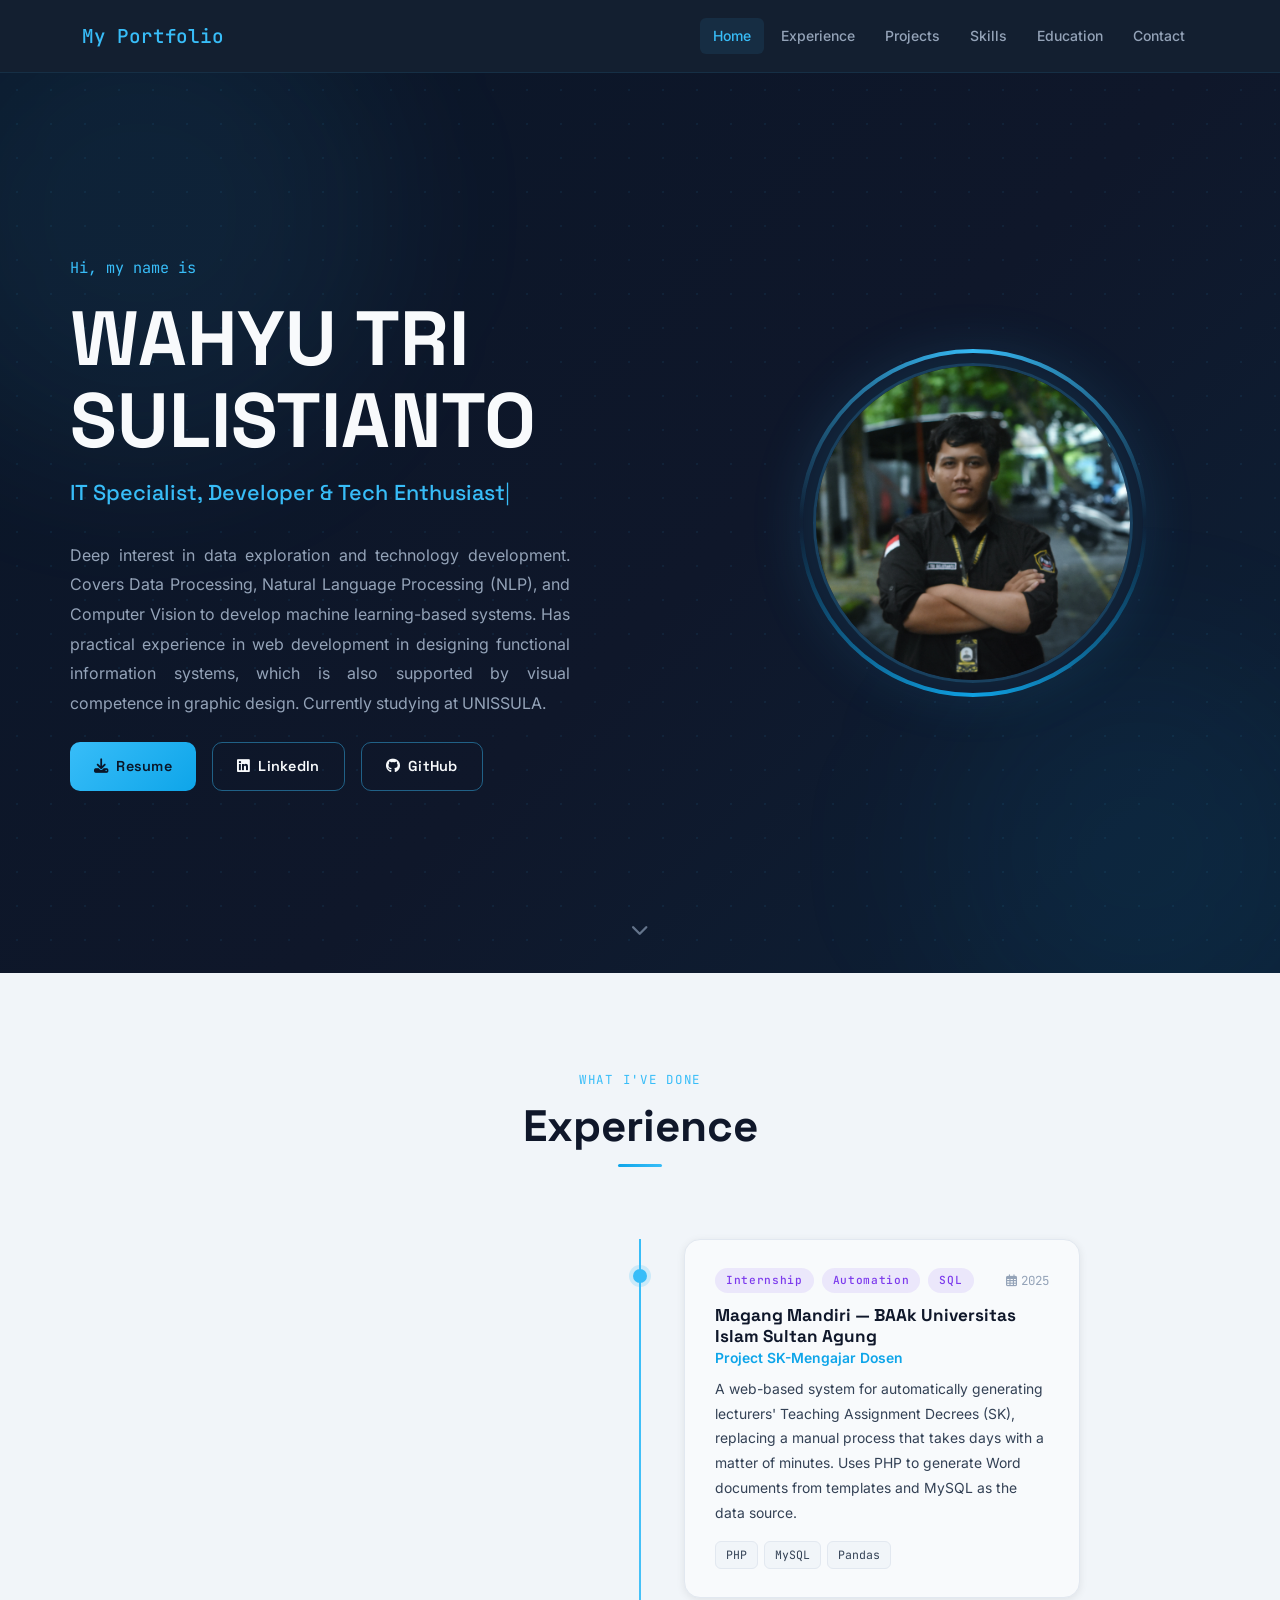
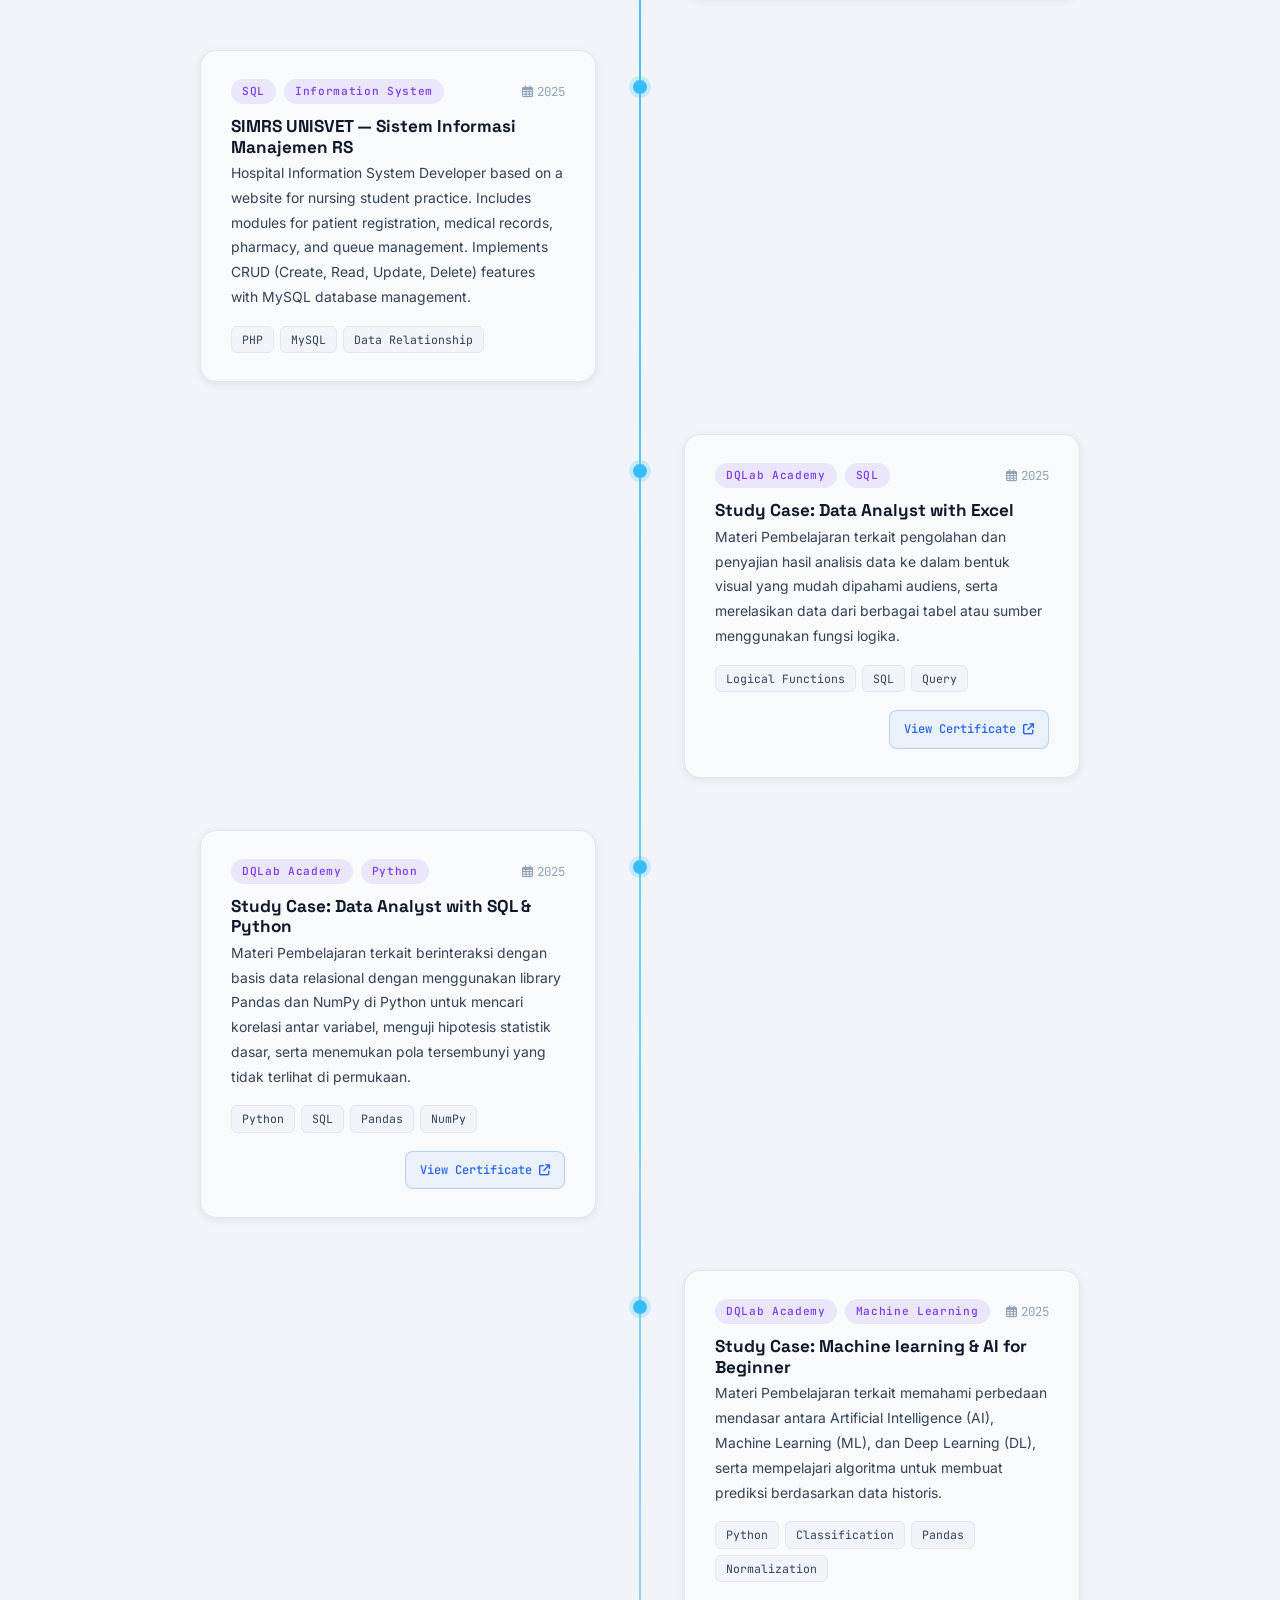
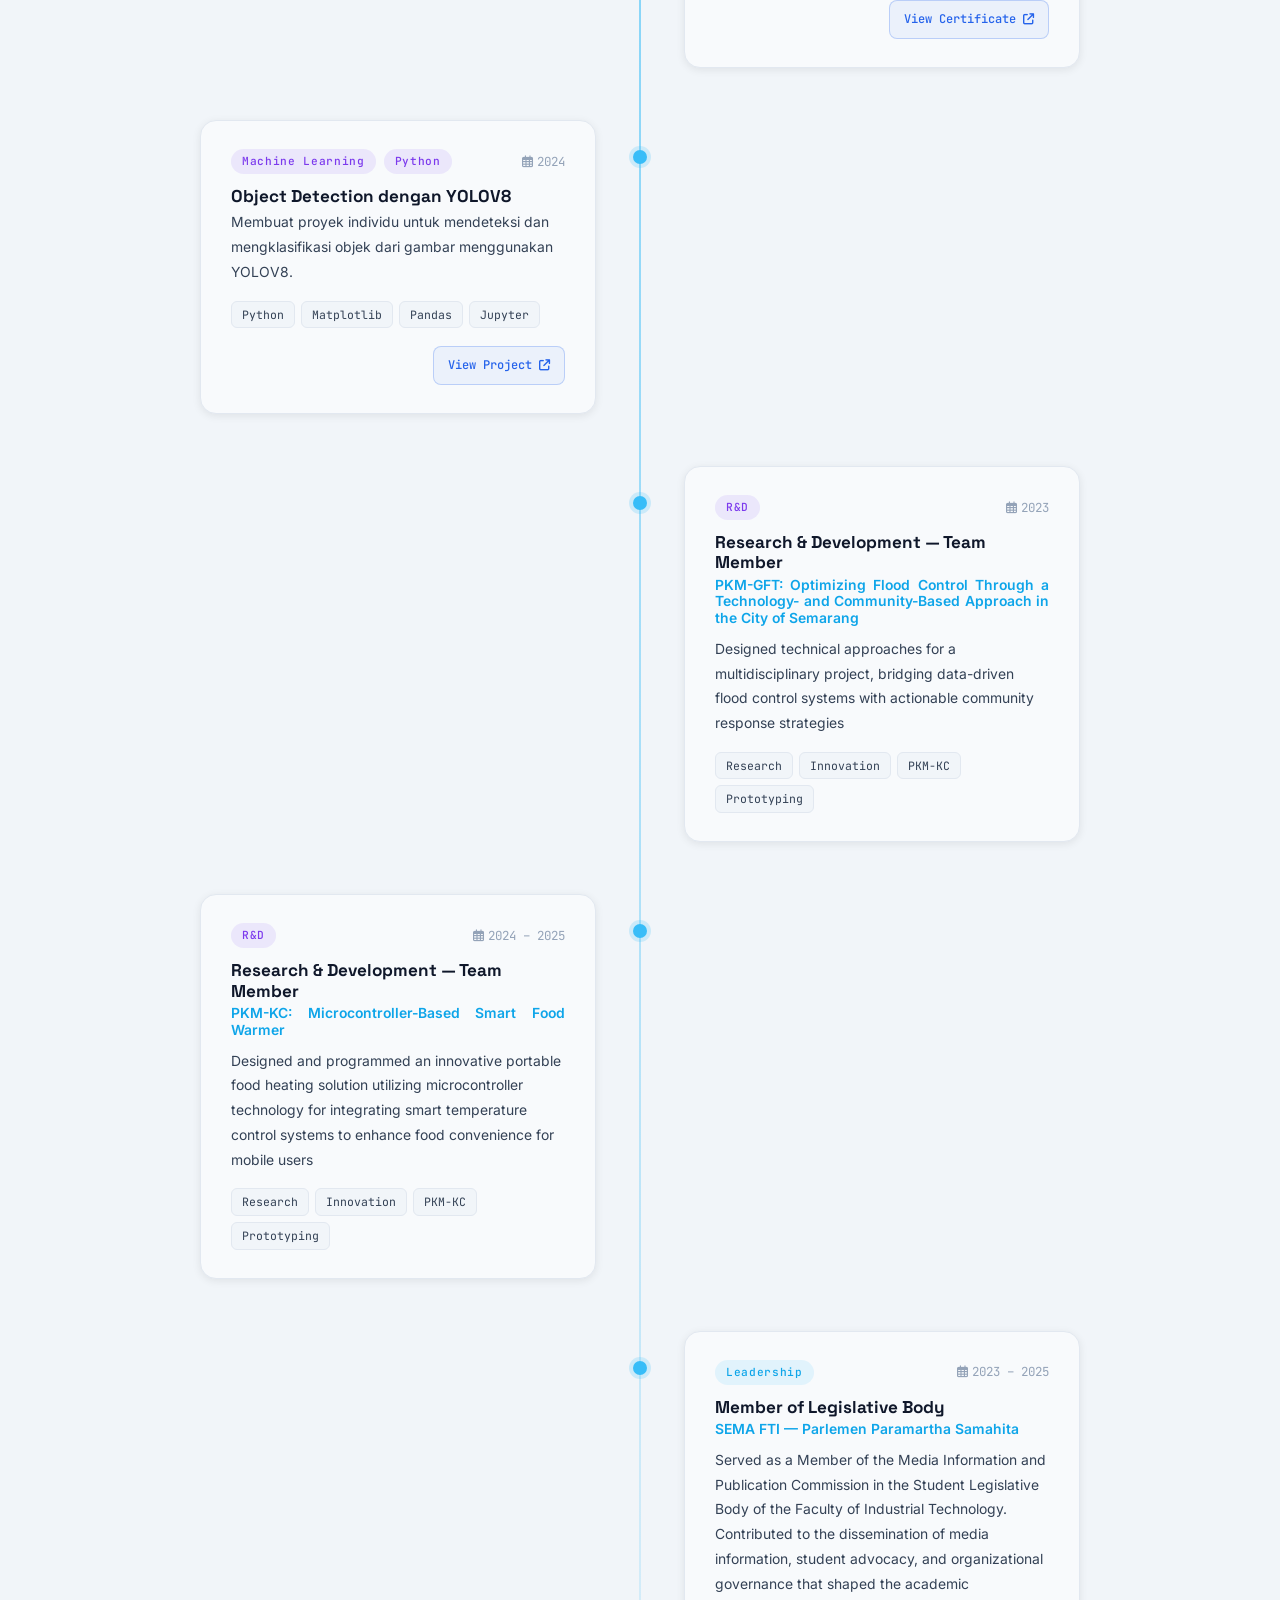
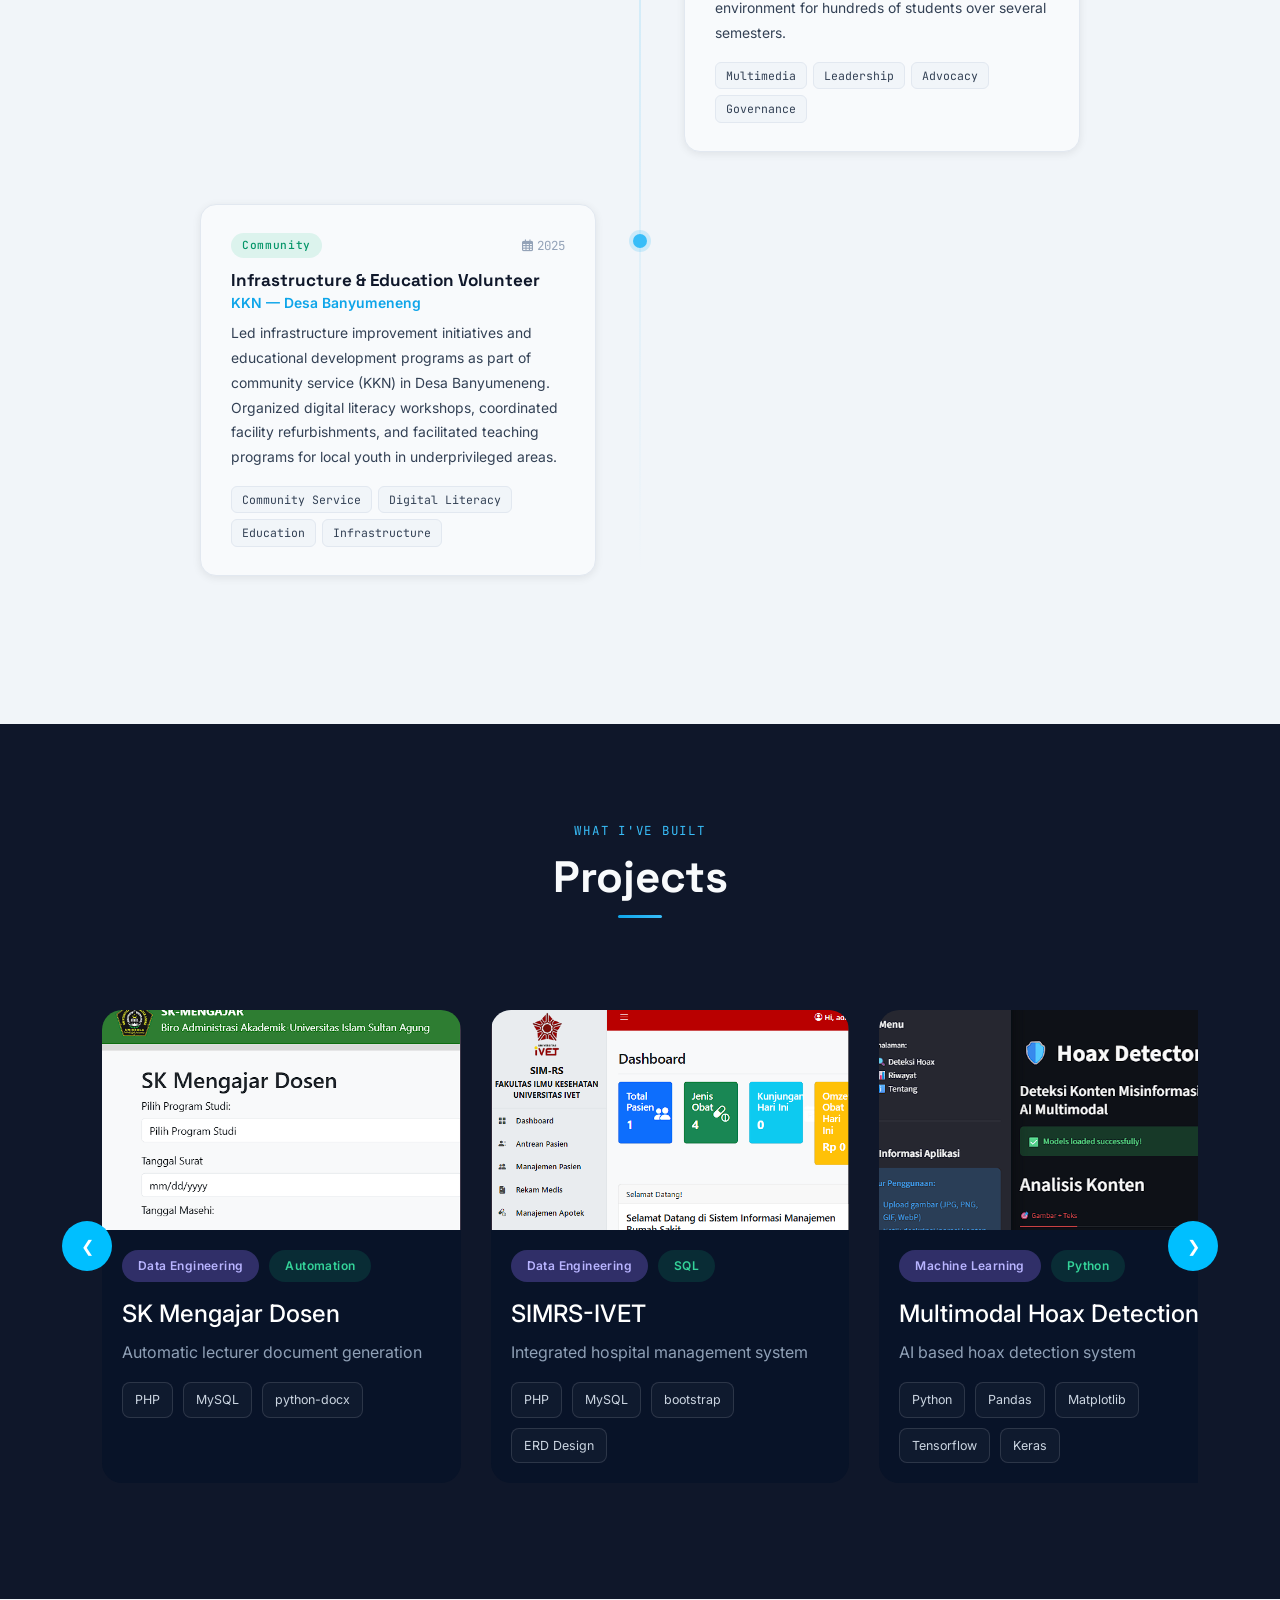
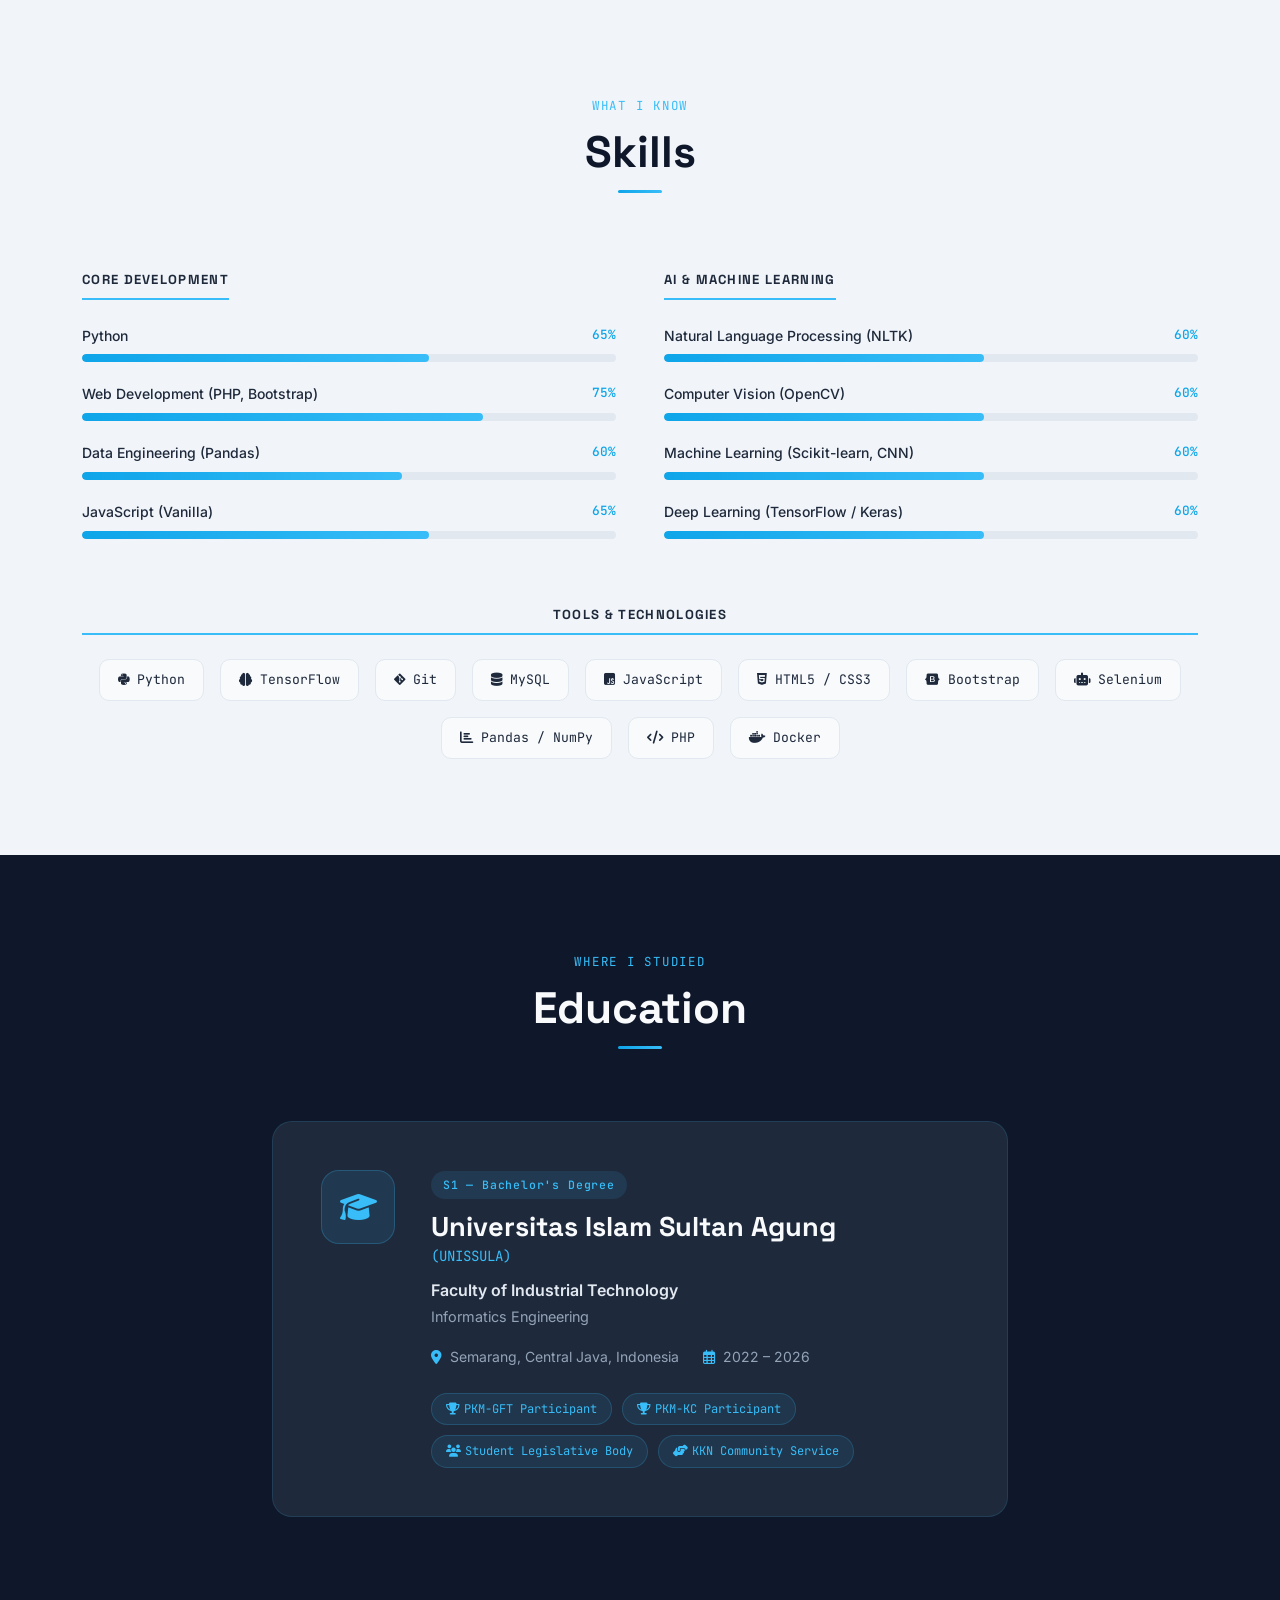
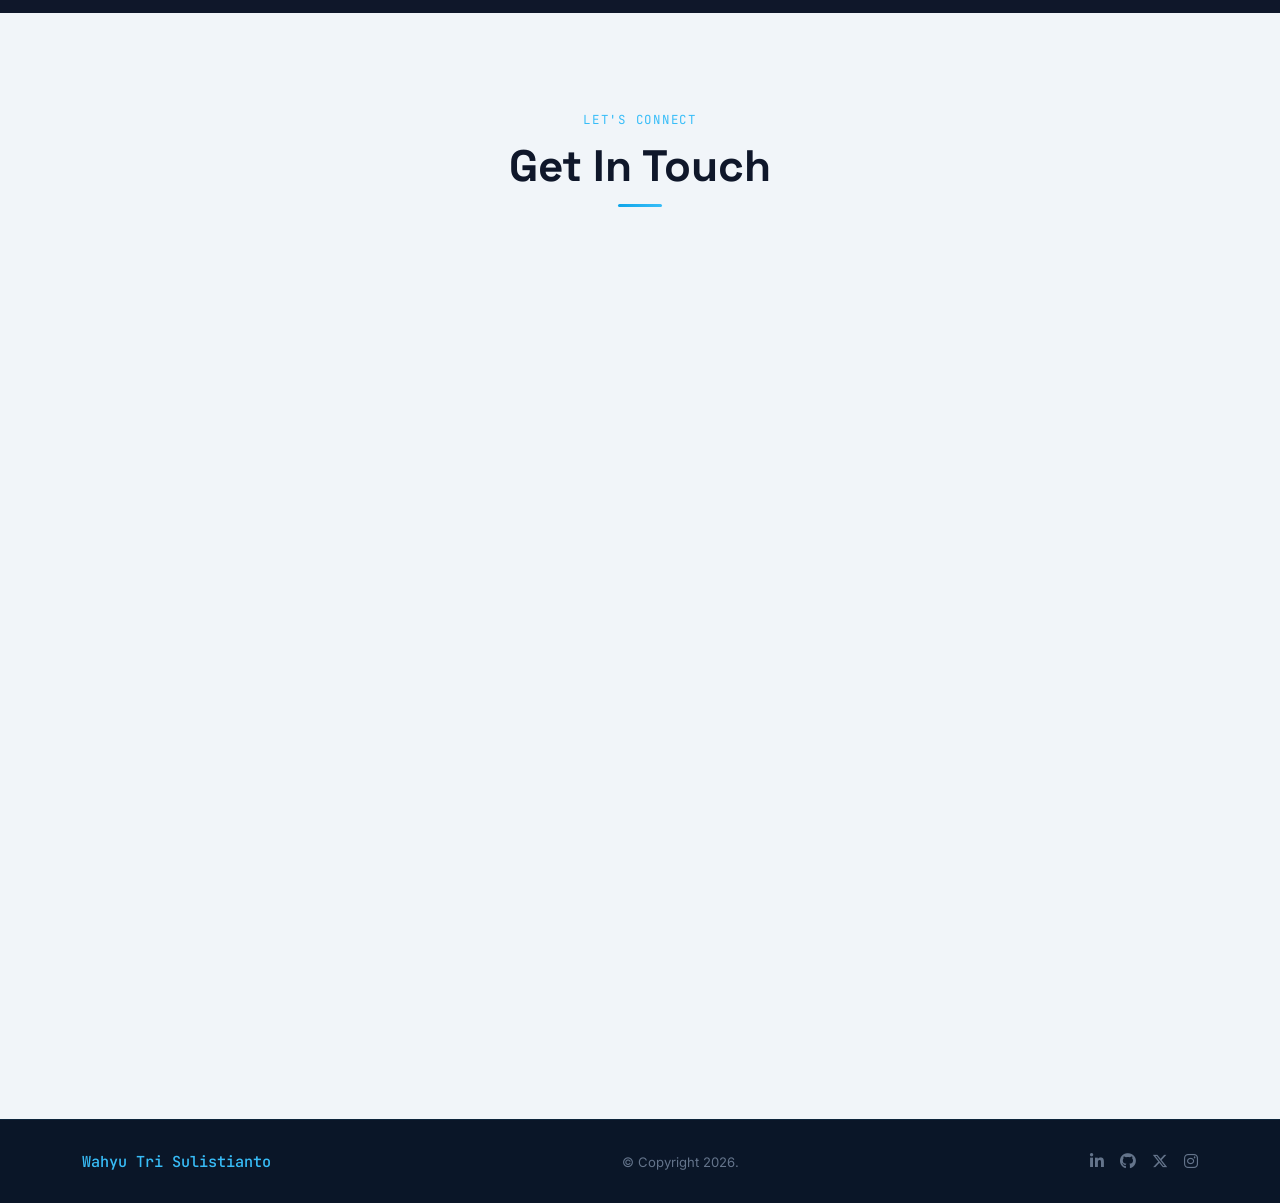
==== index.html @ 3494efbe "Perubahan di Education" ====
<!DOCTYPE html>
<html lang="en">
<head>
  <meta charset="UTF-8" />
  <meta name="viewport" content="width=device-width, initial-scale=1.0" />
  <meta name="description" content="Personal portfolio of [Your Name] — IT Specialist, Developer & Tech Enthusiast based in Semarang, Indonesia." />
  <title>Wahyu's Portofolio | IT Enthusiast &amp; Web Developer</title>
  <link rel="icon" type="image/x-icon" href="assets\Icons\logo.png">

  <!-- Bootstrap 5 CSS -->
  <link href="https://cdn.jsdelivr.net/npm/bootstrap@5.3.2/dist/css/bootstrap.min.css" rel="stylesheet" />
  <!-- Font Awesome 6 -->
  <link rel="stylesheet" href="https://cdnjs.cloudflare.com/ajax/libs/font-awesome/6.5.1/css/all.min.css" />
  <!-- Google Fonts: Space Grotesk + Inter + JetBrains Mono -->
  <link rel="preconnect" href="https://fonts.googleapis.com" />
  <link rel="preconnect" href="https://fonts.gstatic.com" crossorigin />
  <link href="https://fonts.googleapis.com/css2?family=Space+Grotesk:wght@300;400;500;600;700&family=Inter:wght@300;400;500;600&family=JetBrains+Mono:wght@400;500&display=swap" rel="stylesheet" />
  <!-- Custom CSS -->
  <link rel="stylesheet" href="css\style.css" />
</head>
<body>

<!-- ================================================================
     NAVIGATION — Sticky Top
================================================================ -->
<nav class="navbar navbar-expand-lg sticky-top" id="mainNav" aria-label="Main navigation">
  <div class="container">
    <a class="navbar-brand" href="#home" aria-label="Home">
      <span class="brand-text">My Portfolio</span>
    </a>
    <button class="navbar-toggler" type="button"
            data-bs-toggle="collapse" data-bs-target="#navbarNav"
            aria-controls="navbarNav" aria-expanded="false" aria-label="Toggle navigation">
      <span class="navbar-toggler-icon"></span>
    </button>
    <div class="collapse navbar-collapse" id="navbarNav">
      <ul class="navbar-nav ms-auto align-items-lg-center gap-1">
        <li class="nav-item"><a class="nav-link" href="#home">Home</a></li>
        <li class="nav-item"><a class="nav-link" href="#experience">Experience</a></li>
        <li class="nav-item"><a class="nav-link" href="#projects">Projects</a></li>
        <li class="nav-item"><a class="nav-link" href="#skills">Skills</a></li>
        <li class="nav-item"><a class="nav-link" href="#education">Education</a></li>
        <li class="nav-item"><a class="nav-link" href="#contact">Contact</a></li>
      </ul>
    </div>
  </div>
</nav>


<!-- ================================================================
     SECTION 1 — HERO
================================================================ -->
<section id="home" class="hero-section" aria-label="Introduction">
  <div class="hero-bg-dots" aria-hidden="true"></div>
  <div class="hero-glow-orb orb-1" aria-hidden="true"></div>
  <div class="hero-glow-orb orb-2" aria-hidden="true"></div>

  <div class="container position-relative">
    <div class="row align-items-center min-vh-100">

      <!-- Left: Text -->
      <div class="col-lg-7 hero-content">
        <p class="hero-eyebrow">Hi, my name is</p>
        <h1 class="hero-name">WAHYU TRI SULISTIANTO</h1>
        <div class="hero-title-wrapper" aria-live="polite">
          <span id="typewriter"></span><span class="cursor-blink" aria-hidden="true">|</span>
        </div>
        <p class="hero-bio">
          Deep interest in data exploration and technology development. Covers Data Processing, Natural Language Processing (NLP),
          and Computer Vision to develop machine learning-based systems. Has practical experience in web development in designing functional information systems,
          which is also supported by visual competence in graphic design. Currently studying at UNISSULA.
        </p>
        <div class="hero-buttons d-flex flex-wrap gap-3 mt-4">
          <a href="#" class="btn-primary-custom" download aria-label="Download Resume">
            <i class="fas fa-download me-2" aria-hidden="true"></i>Resume
          </a>
          <a href="https://www.linkedin.com/in/wahyu-tri-sulistianto-86551424b" target="_blank" rel="noopener" class="btn-outline-custom" aria-label="LinkedIn">
            <i class="fab fa-linkedin me-2" aria-hidden="true"></i>LinkedIn
          </a>
          <a href="https://github.com/Shiro-3" target="_blank" rel="noopener" class="btn-outline-custom" aria-label="GitHub">
            <i class="fab fa-github me-2" aria-hidden="true"></i>GitHub
          </a>
        </div>
      </div>

      <!-- Right: Profile Photo -->
      <div class="col-lg-5 d-flex justify-content-center mt-5 mt-lg-0">
        <div class="profile-picture-wrapper" aria-hidden="true">
          <div class="profile-glow-ring"></div>
          <div class="profile-picture">
            <!-- Replace src with your actual photo: src="assets/profile.jpg" -->
            <img
              src="assets\Images\Profile.jpeg"
              alt="[Your Name] — Profile Photo"
              width="340" height="340"
            />
          </div>
        </div>
      </div>

    </div>
  </div>

  <a href="#experience" class="hero-scroll-indicator" aria-label="Scroll to Experience">
    <i class="fas fa-chevron-down" aria-hidden="true"></i>
  </a>
</section>


<!-- ================================================================
     SECTION 2 — EXPERIENCE
================================================================ -->
<section id="experience" class="section-padding section-light" aria-label="Experience">
  <div class="container">
    <div class="section-header text-center">
      <p class="section-eyebrow">What I've Done</p>
      <h2 class="section-title">Experience</h2>
    </div>

    <div class="timeline" role="list">

      <!-- Experience 1: Research & Development -->
      <div class="timeline-item timeline-item-right" role="listitem">
        <div class="timeline-dot" aria-hidden="true"></div>
        <div class="timeline-content">
          <article class="timeline-card reveal">
            <div class="timeline-header">
              <div class="timeline-badges">
                <span class="timeline-badge badge-research">Internship</span>
                <span class="timeline-badge badge-research">Automation</span>
                <span class="timeline-badge badge-research">SQL</span>
              </div>
              <span class="timeline-date">
                <i class="far fa-calendar-alt me-1" aria-hidden="true"></i>2025
              </span>
            </div>
            <h3 class="timeline-role">Magang Mandiri — BAAk Universitas Islam Sultan Agung </h3>
            <h4 class="timeline-org">Project SK-Mengajar Dosen</h4>
            <p class="timeline-desc">
              A web-based system for automatically generating lecturers' Teaching Assignment Decrees (SK),
              replacing a manual process that takes days with a matter of minutes.
              Uses PHP to generate Word documents from templates and MySQL as the data source.
            </p>
            <div class="timeline-tags" aria-label="Skills involved">
              <span class="tag">PHP</span>
              <span class="tag">MySQL</span>
              <span class="tag">Pandas</span>
            </div>
          </article>
        </div>
      </div>

      <!-- Experience 2: Research & Development -->
      <div class="timeline-item" role="listitem">
        <div class="timeline-dot" aria-hidden="true"></div>
        <div class="timeline-content">
          <article class="timeline-card reveal">
            <div class="timeline-header">
              <div class="timeline-badges">
                <span class="timeline-badge badge-research">SQL</span>
                <span class="timeline-badge badge-research">Information System</span>
              </div>
              <span class="timeline-date">
                <i class="far fa-calendar-alt me-1" aria-hidden="true"></i>2025
              </span>
            </div>
            <h3 class="timeline-role">SIMRS UNISVET — Sistem Informasi Manajemen RS</h3>
            <p class="timeline-desc">
              Hospital Information System Developer based on a website for nursing student practice.
              Includes modules for patient registration, medical records, pharmacy, and queue management.
              Implements CRUD (Create, Read, Update, Delete) features with MySQL database management.
            </p>
            <div class="timeline-tags" aria-label="Skills involved">
              <span class="tag">PHP</span>
              <span class="tag">MySQL</span>
              <span class="tag">Data Relationship</span>
            </div>
          </article>
        </div>
      </div>

      <!-- Experience 3: Research & Development -->
      <div class="timeline-item timeline-item-right" role="listitem">
        <div class="timeline-dot" aria-hidden="true"></div>
        <div class="timeline-content">
          <article class="timeline-card reveal">
            <div class="timeline-header">
              <div class="timeline-badges">
                <span class="timeline-badge badge-research">DQLab Academy</span>
                <span class="timeline-badge badge-research">SQL</span>
              </div>
              <span class="timeline-date">
                <i class="far fa-calendar-alt me-1" aria-hidden="true"></i>2025
              </span>
            </div>
            <h3 class="timeline-role">Study Case: Data Analyst with Excel</h3>
            <p class="timeline-desc">
              Materi Pembelajaran terkait pengolahan dan penyajian hasil analisis data ke dalam bentuk visual yang mudah dipahami audiens,
              serta merelasikan data dari berbagai tabel atau sumber menggunakan fungsi logika.
            </p>
            <div class="timeline-tags" aria-label="Skills involved">
              <span class="tag">Logical Functions</span>
              <span class="tag">SQL</span>
              <span class="tag">Query</span>
            </div>
            <div class="timeline-project-link">
              <a
                href="https://drive.google.com/file/d/1KuGzsEvz9Md9jNIlx_S8UJ9rZJdyXhKx/view?usp=drive_link"
                target="_blank"
                rel="noopener noreferrer"
                class="project-link"
                aria-label="View Project">
                
                <span>View Certificate</span>
                <i class="fas fa-arrow-up-right-from-square"></i>

              </a>
            </div>
          </article>
        </div>
      </div>

      <!-- Experience 4: Research & Development -->
      <div class="timeline-item" role="listitem">
        <div class="timeline-dot" aria-hidden="true"></div>
        <div class="timeline-content">
          <article class="timeline-card reveal">
            <div class="timeline-header">
              <div class="timeline-badges">
                <span class="timeline-badge badge-research">DQLab Academy</span>
                <span class="timeline-badge badge-research">Python</span>
              </div>
              <span class="timeline-date">
                <i class="far fa-calendar-alt me-1" aria-hidden="true"></i>2025
              </span>
            </div>
            <h3 class="timeline-role">Study Case: Data Analyst with SQL & Python</h3>
            <p class="timeline-desc">
              Materi Pembelajaran terkait berinteraksi dengan basis data relasional dengan menggunakan library Pandas dan NumPy di Python 
              untuk mencari korelasi antar variabel, menguji hipotesis statistik dasar, serta menemukan pola tersembunyi yang tidak terlihat 
              di permukaan.
            </p>
            <div class="timeline-tags" aria-label="Skills involved">
              <span class="tag">Python</span>
              <span class="tag">SQL</span>
              <span class="tag">Pandas</span>
              <span class="tag">NumPy</span>
            </div>
            <div class="timeline-project-link">
              <a
                href="https://drive.google.com/file/d/1PkQTJRQgW8v5qGoH4g6U6PnZyR87wHOf/view?usp=drive_link"
                target="_blank"
                rel="noopener noreferrer"
                class="project-link"
                aria-label="View Project SK-Mengajar Dosen">
                
                <span>View Certificate</span>
                <i class="fas fa-arrow-up-right-from-square"></i>

              </a>
            </div>
          </article>
        </div>
      </div>

      <!-- Experience 5: Research & Development -->
      <div class="timeline-item timeline-item-right" role="listitem">
        <div class="timeline-dot" aria-hidden="true"></div>
        <div class="timeline-content">
          <article class="timeline-card reveal">
            <div class="timeline-header">
              <div class="timeline-badges">
                <span class="timeline-badge badge-research">DQLab Academy</span>
                <span class="timeline-badge badge-research">Machine Learning</span>
              </div>
              <span class="timeline-date">
                <i class="far fa-calendar-alt me-1" aria-hidden="true"></i>2025
              </span>
            </div>
            <h3 class="timeline-role">Study Case: Machine learning & AI for Beginner</h3>
            <p class="timeline-desc">
              Materi Pembelajaran terkait memahami perbedaan mendasar antara Artificial Intelligence (AI), 
              Machine Learning (ML), dan Deep Learning (DL), serta mempelajari algoritma untuk membuat prediksi berdasarkan data historis.
            </p>
            <div class="timeline-tags" aria-label="Skills involved">
              <span class="tag">Python</span>
              <span class="tag">Classification</span>
              <span class="tag">Pandas</span>
              <span class="tag">Normalization</span>
            </div>
            <div class="timeline-project-link">
              <a
                href="https://drive.google.com/file/d/1ZZhe_d8MzkyKfDvFpBLu1_CowLKELIK6/view?usp=drive_link"
                target="_blank"
                rel="noopener noreferrer"
                class="project-link"
                aria-label="View Project SK-Mengajar Dosen">
                
                <span>View Certificate</span>
                <i class="fas fa-arrow-up-right-from-square"></i>

              </a>
            </div>
          </article>
        </div>
      </div>

      <!-- Experience 5: Research & Development -->
      <div class="timeline-item" role="listitem">
        <div class="timeline-dot" aria-hidden="true"></div>
        <div class="timeline-content">
          <article class="timeline-card reveal">
            <div class="timeline-header">
              <div class="timeline-badges">
                <span class="timeline-badge badge-research">Machine Learning</span>
                <span class="timeline-badge badge-research">Python</span>
              </div>
              <span class="timeline-date">
                <i class="far fa-calendar-alt me-1" aria-hidden="true"></i>2024
              </span>
            </div>
            <h3 class="timeline-role">Object Detection dengan YOLOV8</h3>
            <p class="timeline-desc">Membuat proyek individu untuk mendeteksi dan mengklasifikasi objek dari gambar menggunakan YOLOV8.
            </p>
            <div class="timeline-tags" aria-label="Skills involved">
              <span class="tag">Python</span>
              <span class="tag">Matplotlib</span>
              <span class="tag">Pandas</span>
              <span class="tag">Jupyter</span>
            </div>
            <div class="timeline-project-link">
              <a
                href="https://drive.google.com/drive/folders/1sSTDbwfGJScuKx5DpPODFtKgDqO1mFIp?usp=drive_link"
                target="_blank"
                rel="noopener noreferrer"
                class="project-link"
                aria-label="View Project SK-Mengajar Dosen">
                
                <span>View Project</span>
                <i class="fas fa-arrow-up-right-from-square"></i>

              </a>
            </div>
          </article>
        </div>
      </div>

      <!-- Experience 6: Research & Development -->
      <div class="timeline-item timeline-item-right" role="listitem">
        <div class="timeline-dot" aria-hidden="true"></div>
        <div class="timeline-content">
          <article class="timeline-card reveal">
            <div class="timeline-header">
              <span class="timeline-badge badge-research">R&amp;D</span>
              <span class="timeline-date">
                <i class="far fa-calendar-alt me-1" aria-hidden="true"></i>2023
              </span>
            </div>
            <h3 class="timeline-role">Research &amp; Development — Team Member</h3>
            <h4 class="timeline-org">PKM-GFT: Optimizing Flood Control Through a Technology- and Community-Based Approach in the City of Semarang</h4>
            <p class="timeline-desc">
              Designed technical approaches for a multidisciplinary project, bridging data-driven flood control systems with actionable community response strategies
            </p>
            <div class="timeline-tags" aria-label="Skills involved">
              <span class="tag">Research</span>
              <span class="tag">Innovation</span>
              <span class="tag">PKM-KC</span>
              <span class="tag">Prototyping</span>
            </div>
          </article>
        </div>
      </div>

      <!-- Experience 7: Community Service -->
      <div class="timeline-item" role="listitem">
        <div class="timeline-dot" aria-hidden="true"></div>
        <div class="timeline-content">
          <article class="timeline-card reveal">
            <div class="timeline-header">
              <span class="timeline-badge badge-research">R&amp;D</span>
              <span class="timeline-date">
                <i class="far fa-calendar-alt me-1" aria-hidden="true"></i>2024 – 2025
              </span>
            </div>
            <h3 class="timeline-role">Research &amp; Development — Team Member</h3>
            <h4 class="timeline-org">PKM-KC: Microcontroller-Based Smart Food Warmer</h4>
            <p class="timeline-desc">
              Designed and programmed an innovative portable food heating solution utilizing
              microcontroller technology for integrating smart temperature control systems to enhance food convenience for mobile users
            </p>
            <div class="timeline-tags" aria-label="Skills involved">
              <span class="tag">Research</span>
              <span class="tag">Innovation</span>
              <span class="tag">PKM-KC</span>
              <span class="tag">Prototyping</span>
            </div>
          </article>
        </div>
      </div>
      
      <!-- Experience 8: Leadership -->
      <div class="timeline-item timeline-item-right" role="listitem">
        <div class="timeline-dot" aria-hidden="true"></div>
        <div class="timeline-content">
          <article class="timeline-card reveal">
            <div class="timeline-header">
              <span class="timeline-badge badge-leadership">Leadership</span>
              <span class="timeline-date">
                <i class="far fa-calendar-alt me-1" aria-hidden="true"></i>2023 – 2025
              </span>
            </div>
            <h3 class="timeline-role">Member of Legislative Body</h3>
            <h4 class="timeline-org">SEMA FTI — Parlemen Paramartha Samahita</h4>
            <p class="timeline-desc">
              Served as a Member of the Media Information and Publication Commission in the Student Legislative Body of the Faculty of Industrial Technology.
              Contributed to the dissemination of media information, student advocacy,
              and organizational governance that shaped the academic environment for hundreds of students over several semesters.
            </p>
            <div class="timeline-tags" aria-label="Skills involved">
              <span class="tag">Multimedia</span>
              <span class="tag">Leadership</span>
              <span class="tag">Advocacy</span>
              <span class="tag">Governance</span>
            </div>
          </article>
        </div>
      </div>

      <!-- Experience 9: Community Service -->
      <div class="timeline-item" role="listitem">
        <div class="timeline-dot" aria-hidden="true"></div>
        <div class="timeline-content">
          <article class="timeline-card reveal">
            <div class="timeline-header">
              <span class="timeline-badge badge-community">Community</span>
              <span class="timeline-date">
                <i class="far fa-calendar-alt me-1" aria-hidden="true"></i>2025
              </span>
            </div>
            <h3 class="timeline-role">Infrastructure &amp; Education Volunteer</h3>
            <h4 class="timeline-org">KKN — Desa Banyumeneng</h4>
            <p class="timeline-desc">
              Led infrastructure improvement initiatives and educational development programs as part of community service (KKN) in Desa Banyumeneng. Organized digital literacy workshops, coordinated facility refurbishments, and facilitated teaching programs for local youth in underprivileged areas.
            </p>
            <div class="timeline-tags" aria-label="Skills involved">
              <span class="tag">Community Service</span>
              <span class="tag">Digital Literacy</span>
              <span class="tag">Education</span>
              <span class="tag">Infrastructure</span>
            </div>
          </article>
        </div>
      </div>

    </div><!-- /.timeline -->
  </div>
</section>


<!-- ================================================================
SECTION 3 — PROJECTS
================================================================ -->

<section id="projects" class="section-padding section-dark">
  <div class="container">
    <div class="section-header text-center">
      <p class="section-eyebrow">What I've Built</p>
      <h2 class="section-title section-title-light">Projects</h2>
    </div>

    <!-- PROJECT CARD OTOMATIS -->

    <div class="project-wrapper">
      <button class="scroll-btn left" onclick="scrollProjects(-1)">❮</button>
      <div
      id="projectContainer" class="project-scroll">
      </div>
        <button class="scroll-btn right" onclick="scrollProjects(1)">❯</button>
    </div>
  </div>
</section>


<!-- ================================================================
     SECTION 4 — SKILLS
================================================================ -->
<section id="skills" class="section-padding section-light" aria-label="Skills">
  <div class="container">
    <div class="section-header text-center">
      <p class="section-eyebrow">What I Know</p>
      <h2 class="section-title">Skills</h2>
    </div>

    <!-- Progress Bars -->
    <div class="row g-5 mb-5">

      <!-- Core Development -->
      <div class="col-lg-6 reveal">
        <h3 class="skills-category-title">Core Development</h3>

        <div class="skill-item">
          <div class="skill-label">
            <span>Python</span>
            <span class="skill-percent">65%</span>
          </div>
          <div class="skill-bar" role="progressbar" aria-valuenow="65" aria-valuemin="0" aria-valuemax="100">
            <div class="skill-fill" data-width="65"></div>
          </div>
        </div>

        <div class="skill-item">
          <div class="skill-label">
            <span>Web Development (PHP, Bootstrap)</span>
            <span class="skill-percent">75%</span>
          </div>
          <div class="skill-bar" role="progressbar" aria-valuenow="75" aria-valuemin="0" aria-valuemax="100">
            <div class="skill-fill" data-width="75"></div>
          </div>
        </div>

        <div class="skill-item">
          <div class="skill-label">
            <span>Data Engineering (Pandas)</span>
            <span class="skill-percent">60%</span>
          </div>
          <div class="skill-bar" role="progressbar" aria-valuenow="60" aria-valuemin="0" aria-valuemax="100">
            <div class="skill-fill" data-width="60"></div>
          </div>
        </div>

        <div class="skill-item">
          <div class="skill-label">
            <span>JavaScript (Vanilla)</span>
            <span class="skill-percent">65%</span>
          </div>
          <div class="skill-bar" role="progressbar" aria-valuenow="65" aria-valuemin="0" aria-valuemax="100">
            <div class="skill-fill" data-width="65"></div>
          </div>
        </div>
      </div>

      <!-- AI / ML -->
      <div class="col-lg-6 reveal">
        <h3 class="skills-category-title">AI &amp; Machine Learning</h3>

        <div class="skill-item">
          <div class="skill-label">
            <span>Natural Language Processing (NLTK)</span>
            <span class="skill-percent">60%</span>
          </div>
          <div class="skill-bar" role="progressbar" aria-valuenow="60" aria-valuemin="0" aria-valuemax="100">
            <div class="skill-fill" data-width="60"></div>
          </div>
        </div>

        <div class="skill-item">
          <div class="skill-label">
            <span>Computer Vision (OpenCV)</span>
            <span class="skill-percent">60%</span>
          </div>
          <div class="skill-bar" role="progressbar" aria-valuenow="60" aria-valuemin="0" aria-valuemax="100">
            <div class="skill-fill" data-width="60"></div>
          </div>
        </div>

        <div class="skill-item">
          <div class="skill-label">
            <span>Machine Learning (Scikit-learn, CNN)</span>
            <span class="skill-percent">60%</span>
          </div>
          <div class="skill-bar" role="progressbar" aria-valuenow="60" aria-valuemin="0" aria-valuemax="100">
            <div class="skill-fill" data-width="60"></div>
          </div>
        </div>

        <div class="skill-item">
          <div class="skill-label">
            <span>Deep Learning (TensorFlow / Keras)</span>
            <span class="skill-percent">60%</span>
          </div>
          <div class="skill-bar" role="progressbar" aria-valuenow="60" aria-valuemin="0" aria-valuemax="100">
            <div class="skill-fill" data-width="60"></div>
          </div>
        </div>
      </div>

    </div><!-- /.row progress bars -->

    <!-- Tool Badges -->
    <div class="skills-badges-section reveal">
      <h3 class="skills-category-title text-center d-block w-100">Tools &amp; Technologies</h3>
      <div class="d-flex flex-wrap justify-content-center gap-3 mt-4">
        <span class="skill-badge"><i class="fab fa-python me-2" aria-hidden="true"></i>Python</span>
        <span class="skill-badge"><i class="fas fa-brain me-2" aria-hidden="true"></i>TensorFlow</span>
        <span class="skill-badge"><i class="fab fa-git-alt me-2" aria-hidden="true"></i>Git</span>
        <span class="skill-badge"><i class="fas fa-database me-2" aria-hidden="true"></i>MySQL</span>
        <span class="skill-badge"><i class="fab fa-js-square me-2" aria-hidden="true"></i>JavaScript</span>
        <span class="skill-badge"><i class="fab fa-html5 me-2" aria-hidden="true"></i>HTML5 / CSS3</span>
        <span class="skill-badge"><i class="fab fa-bootstrap me-2" aria-hidden="true"></i>Bootstrap</span>
        <span class="skill-badge"><i class="fas fa-robot me-2" aria-hidden="true"></i>Selenium</span>
        <span class="skill-badge"><i class="fas fa-chart-bar me-2" aria-hidden="true"></i>Pandas / NumPy</span>
        <span class="skill-badge"><i class="fas fa-code me-2" aria-hidden="true"></i>PHP</span>
        <span class="skill-badge"><i class="fab fa-docker me-2" aria-hidden="true"></i>Docker</span>
      </div>
    </div>

  </div>
</section>


<!-- ================================================================
     SECTION 5 — EDUCATION
================================================================ -->
<section id="education" class="section-padding section-dark" aria-label="Education">
  <div class="container">
    <div class="section-header text-center">
      <p class="section-eyebrow">Where I Studied</p>
      <h2 class="section-title section-title-light">Education</h2>
    </div>

    <div class="row justify-content-center">
      <div class="col-lg-9 col-xl-8">
        <div class="education-card reveal">

          <div class="edu-icon-wrapper" aria-hidden="true">
            <i class="fas fa-graduation-cap"></i>
          </div>

          <div class="edu-content">
            <span class="edu-degree-badge">S1 — Bachelor's Degree</span>
            <h3 class="edu-institution">Universitas Islam Sultan Agung</h3>
            <p class="edu-abbrev">(UNISSULA)</p>
            <h4 class="edu-faculty">Faculty of Industrial Technology</h4>
            <p class="edu-program">Informatics Engineering</p>
            <div class="edu-meta d-flex flex-wrap gap-4 mt-3">
              <span>
                <i class="fas fa-map-marker-alt me-2 text-accent" aria-hidden="true"></i>Semarang, Central Java, Indonesia
              </span>
              <span>
                <i class="far fa-calendar-alt me-2 text-accent" aria-hidden="true"></i>2022 – 2026
              </span>
            </div>
            <div class="edu-highlights mt-4">
              <span class="edu-highlight-tag">
                <i class="fas fa-trophy me-1" aria-hidden="true"></i>PKM-GFT Participant
              </span>
              <span class="edu-highlight-tag">
                <i class="fas fa-trophy me-1" aria-hidden="true"></i>PKM-KC Participant
              </span>
              <span class="edu-highlight-tag">
                <i class="fas fa-users me-1" aria-hidden="true"></i>Student Legislative Body
              </span>
              <span class="edu-highlight-tag">
                <i class="fas fa-hands-helping me-1" aria-hidden="true"></i>KKN Community Service
              </span>
            </div>
          </div>

        </div>
      </div>
    </div>
  </div>
</section>


<!-- ================================================================
     SECTION 6 — CONTACT
================================================================ -->
<section id="contact" class="section-padding section-light" aria-label="Contact">
  <div class="container">
    <div class="section-header text-center">
      <p class="section-eyebrow">Let's Connect</p>
      <h2 class="section-title">Get In Touch</h2>
    </div>

    <div class="row g-5 align-items-start">

      <!-- Contact Info -->
      <div class="col-lg-5">
        <div class="contact-info reveal">
          <p class="contact-intro">
            I'm open to new opportunities, research collaborations, freelance projects, or simply a friendly conversation about technology. Drop me a message — I'll reply within 24 hours.
          </p>

          <div class="contact-item">
            <div class="contact-icon" aria-hidden="true"><i class="fas fa-envelope"></i></div>
            <div>
              <p class="contact-label">Email</p>
              <a href="mailto:yourname@email.com" class="contact-value">sulistianto.wahyutri@gmail.com</a>
            </div>
          </div>

          <div class="contact-item">
            <div class="contact-icon" aria-hidden="true"><i class="fas fa-map-marker-alt"></i></div>
            <div>
              <p class="contact-label">Location</p>
              <span class="contact-value">Cilacap, Central Java, Indonesia</span>
            </div>
          </div>

          <div class="contact-item">
            <div class="contact-icon" aria-hidden="true"><i class="fas fa-clock"></i></div>
            <div>
              <p class="contact-label">Availability</p>
              <span class="contact-value">Open to Opportunities</span>
            </div>
          </div>

          <div class="contact-social mt-4" aria-label="Social media">
            <a href="https://www.linkedin.com/in/wahyu-tri-sulistianto-86551424b" target="_blank" rel="noopener" class="social-btn" aria-label="LinkedIn">
              <i class="fab fa-linkedin-in" aria-hidden="true"></i>
            </a>
            <a href="https://github.com/Shiro-3" target="_blank" rel="noopener" class="social-btn" aria-label="GitHub">
              <i class="fab fa-github" aria-hidden="true"></i>
            </a>
            <a href="https://twitter.com" target="_blank" rel="noopener" class="social-btn" aria-label="Twitter / X">
              <i class="fab fa-x-twitter" aria-hidden="true"></i>
            </a>
            <a href="https://instagram.com/wats_001" target="_blank" rel="noopener" class="social-btn" aria-label="Instagram">
              <i class="fab fa-instagram" aria-hidden="true"></i>
            </a>
          </div>
        </div>
      </div>

      <!-- Contact Form -->
      <div class="col-lg-7">
        <div class="contact-form-card reveal">
          <div id="form-feedback" aria-live="polite" style="display:none;"></div>

          <div class="mb-4">
            <label for="contactName" class="form-label-custom">Full Name</label>
            <input type="text" class="form-control-custom" id="contactName"
                   placeholder="e.g. Budi Santoso" autocomplete="name" />
            <div class="invalid-feedback-custom" id="nameError" role="alert"></div>
          </div>

          <div class="mb-4">
            <label for="contactEmail" class="form-label-custom">Email Address</label>
            <input type="email" class="form-control-custom" id="contactEmail"
                   placeholder="e.g. budi@example.com" autocomplete="email" />
            <div class="invalid-feedback-custom" id="emailError" role="alert"></div>
          </div>

          <div class="mb-4">
            <label for="contactSubject" class="form-label-custom">Subject</label>
            <input type="text" class="form-control-custom" id="contactSubject"
                   placeholder="e.g. Collaboration Opportunity" />
            <div class="invalid-feedback-custom" id="subjectError" role="alert"></div>
          </div>

          <div class="mb-4">
            <label for="contactMessage" class="form-label-custom">Message</label>
            <textarea class="form-control-custom" id="contactMessage" rows="5"
                      placeholder="Tell me about your project, idea, or just say hi..."></textarea>
            <div class="invalid-feedback-custom" id="messageError" role="alert"></div>
          </div>

          <button type="button" class="btn-primary-custom btn-full-width" id="sendMessageBtn">
            <i class="fas fa-paper-plane me-2" aria-hidden="true"></i>Send Message
          </button>
        </div>
      </div>

    </div><!-- /.row -->
  </div>
</section>


<!-- ================================================================
     FOOTER
================================================================ -->
<footer class="site-footer" role="contentinfo">
  <div class="container">
    <div class="footer-inner d-flex flex-column flex-md-row justify-content-between align-items-center gap-3">

      <div class="footer-brand">Wahyu Tri Sulistianto</div>

      <p class="footer-copy mb-0">
        &copy; Copyright 2026.
        <span class="text-accent" aria-label="love"></span>
      </p>

      <div class="footer-socials d-flex gap-3">
        <a href="https://www.linkedin.com/in/wahyu-tri-sulistianto-86551424b" target="_blank" rel="noopener" class="footer-social" aria-label="LinkedIn">
          <i class="fab fa-linkedin-in" aria-hidden="true"></i>
        </a>
        <a href="https://github.com/Shiro-3" target="_blank" rel="noopener" class="footer-social" aria-label="GitHub">
          <i class="fab fa-github" aria-hidden="true"></i>
        </a>
        <a href="https://twitter.com" target="_blank" rel="noopener" class="footer-social" aria-label="Twitter / X">
          <i class="fab fa-x-twitter" aria-hidden="true"></i>
        </a>
        <a href="https://www.instagram.com/wats_001/" target="_blank" rel="noopener" class="footer-social" aria-label="Instagram">
          <i class="fab fa-instagram" aria-hidden="true"></i>
        </a>
      </div>

    </div>
  </div>
</footer>


<!-- Bootstrap 5 Bundle JS -->
<script src="https://cdn.jsdelivr.net/npm/bootstrap@5.3.2/dist/js/bootstrap.bundle.min.js"></script>
<!-- Custom JS -->
<script src="js\scripts.js"></script>
</body>
</html>
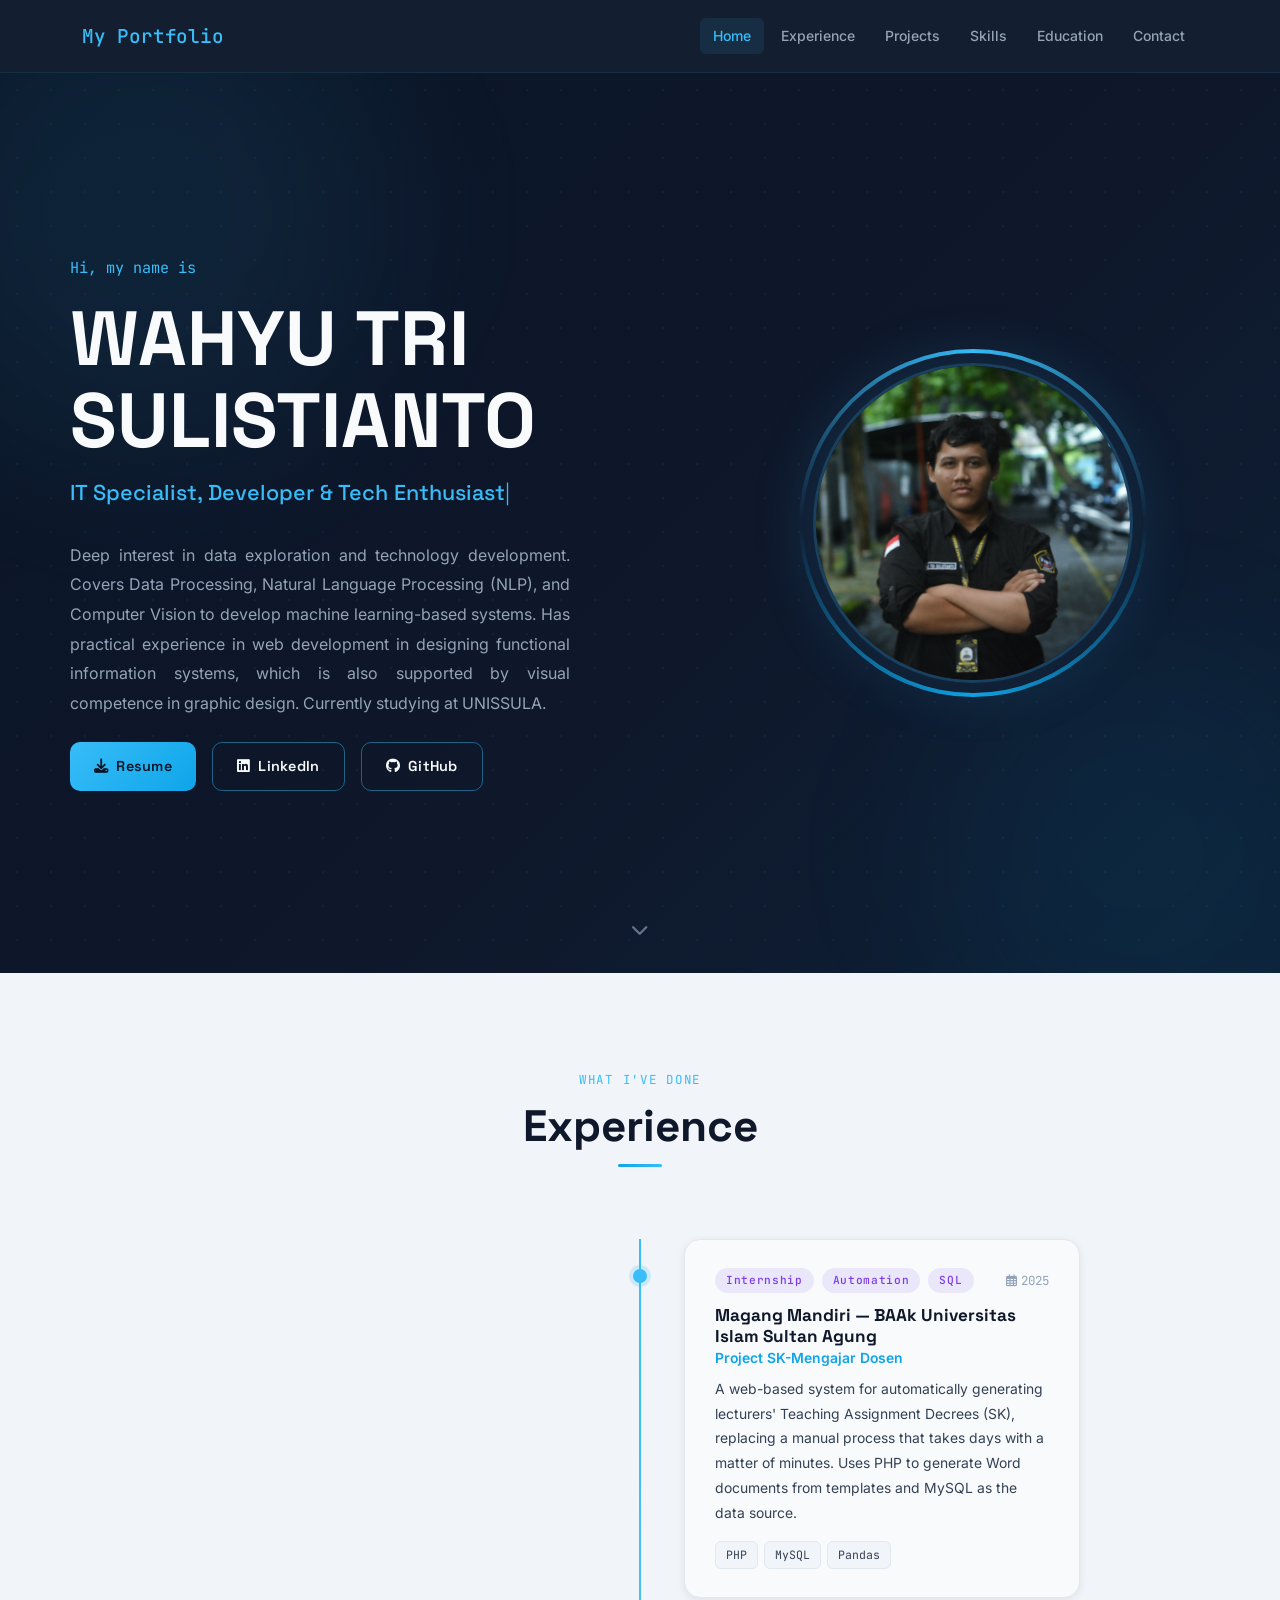
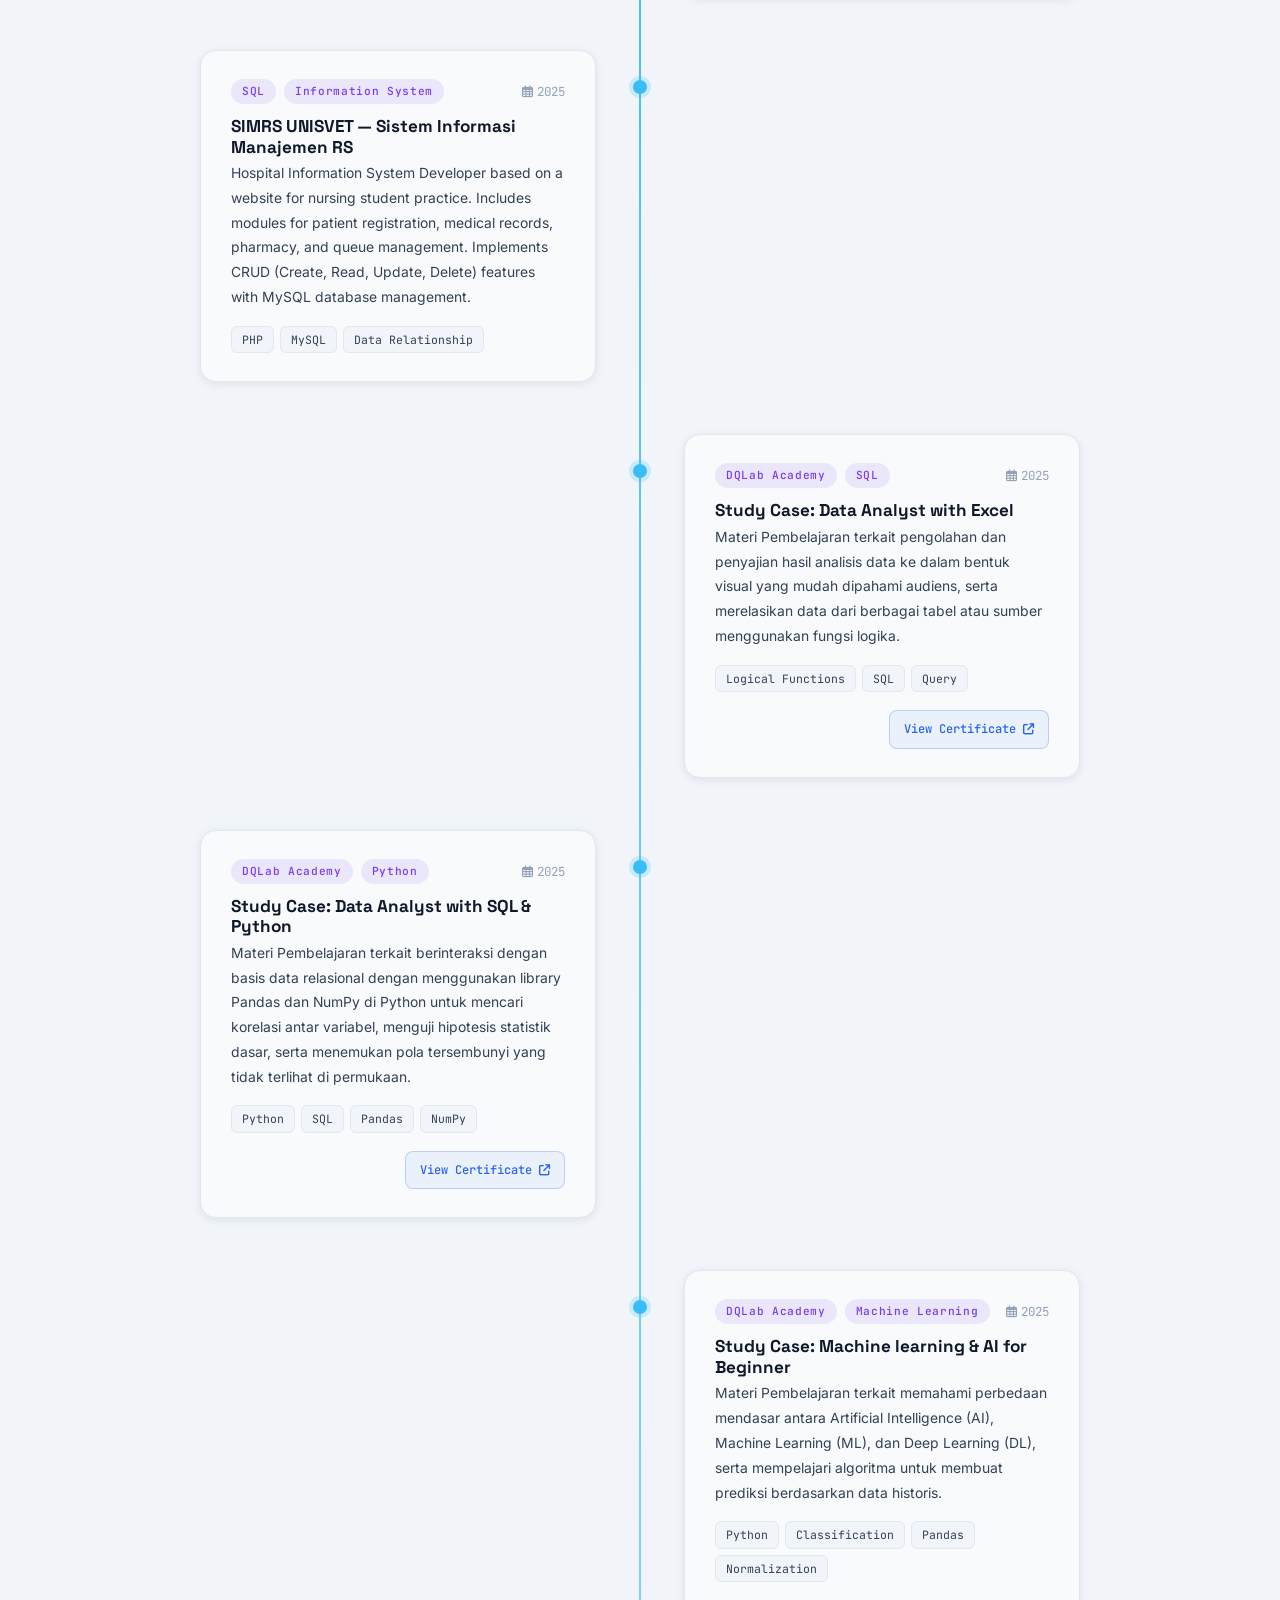
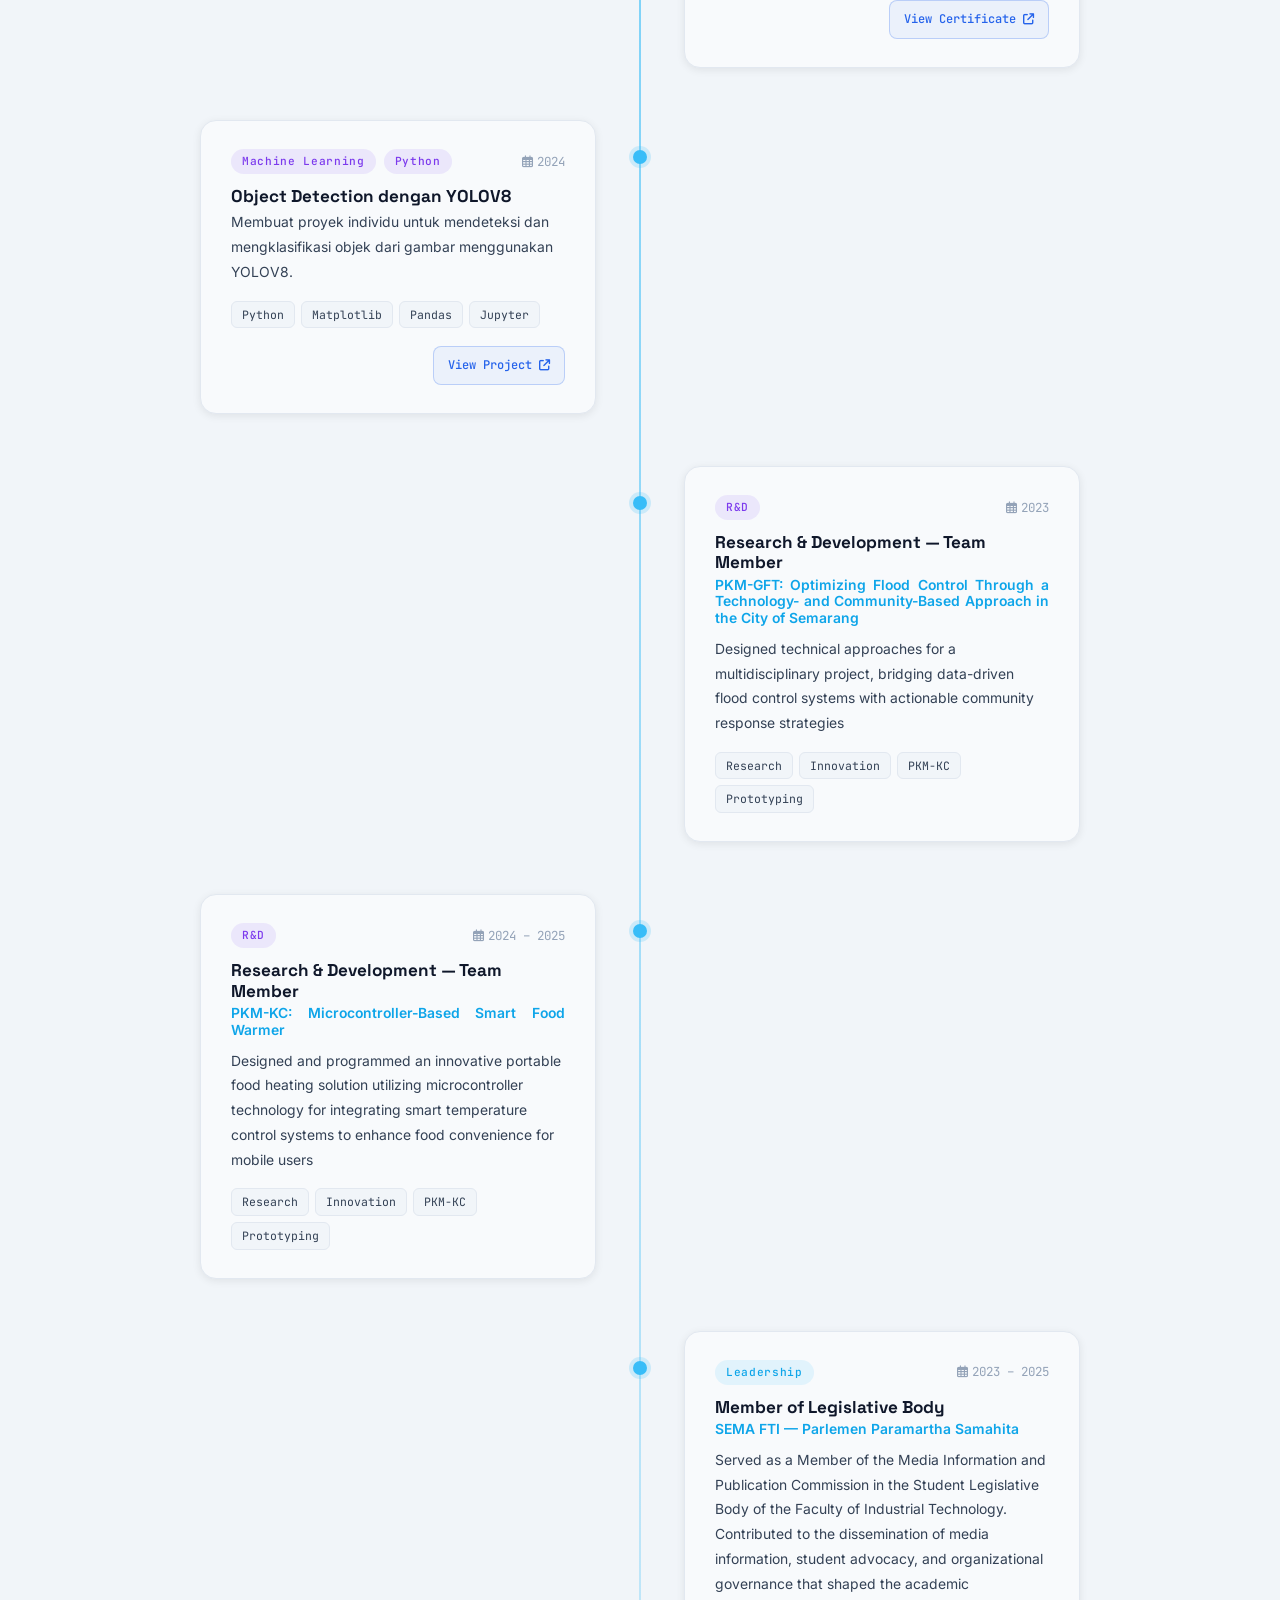
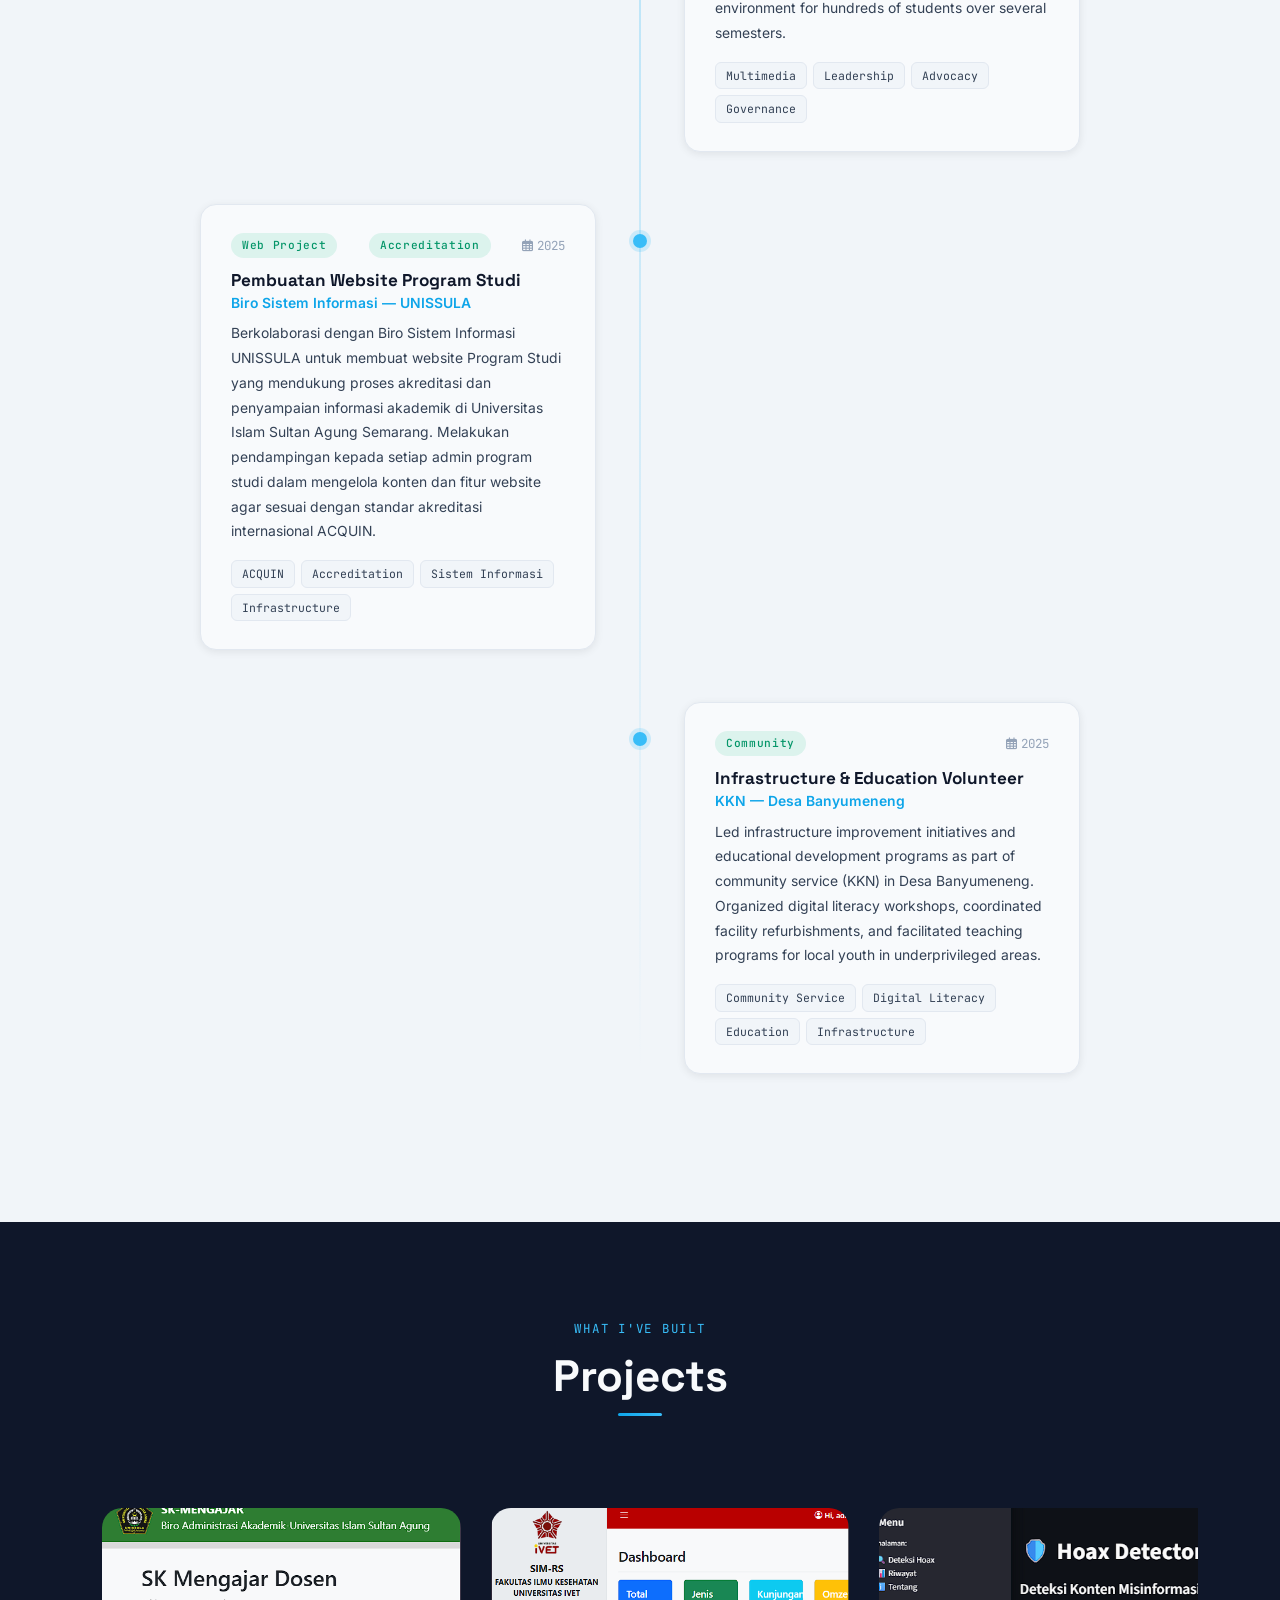
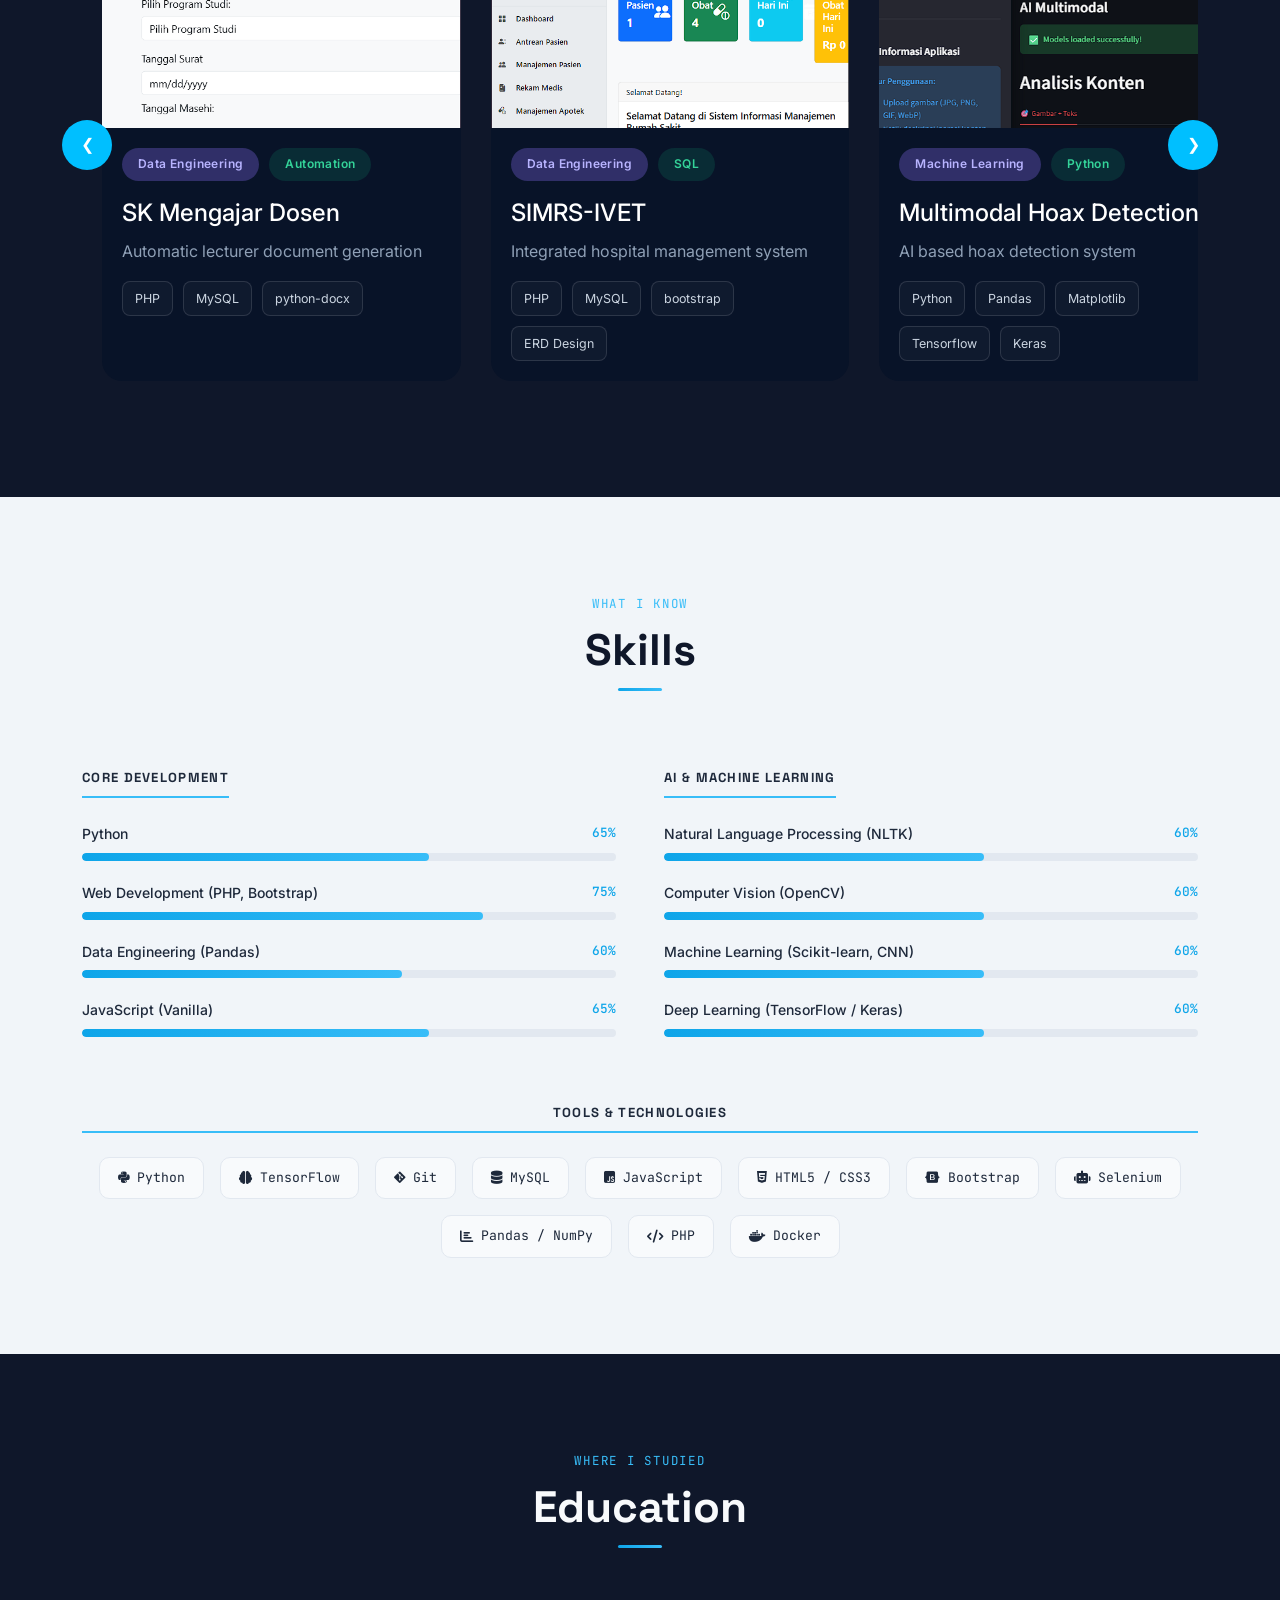
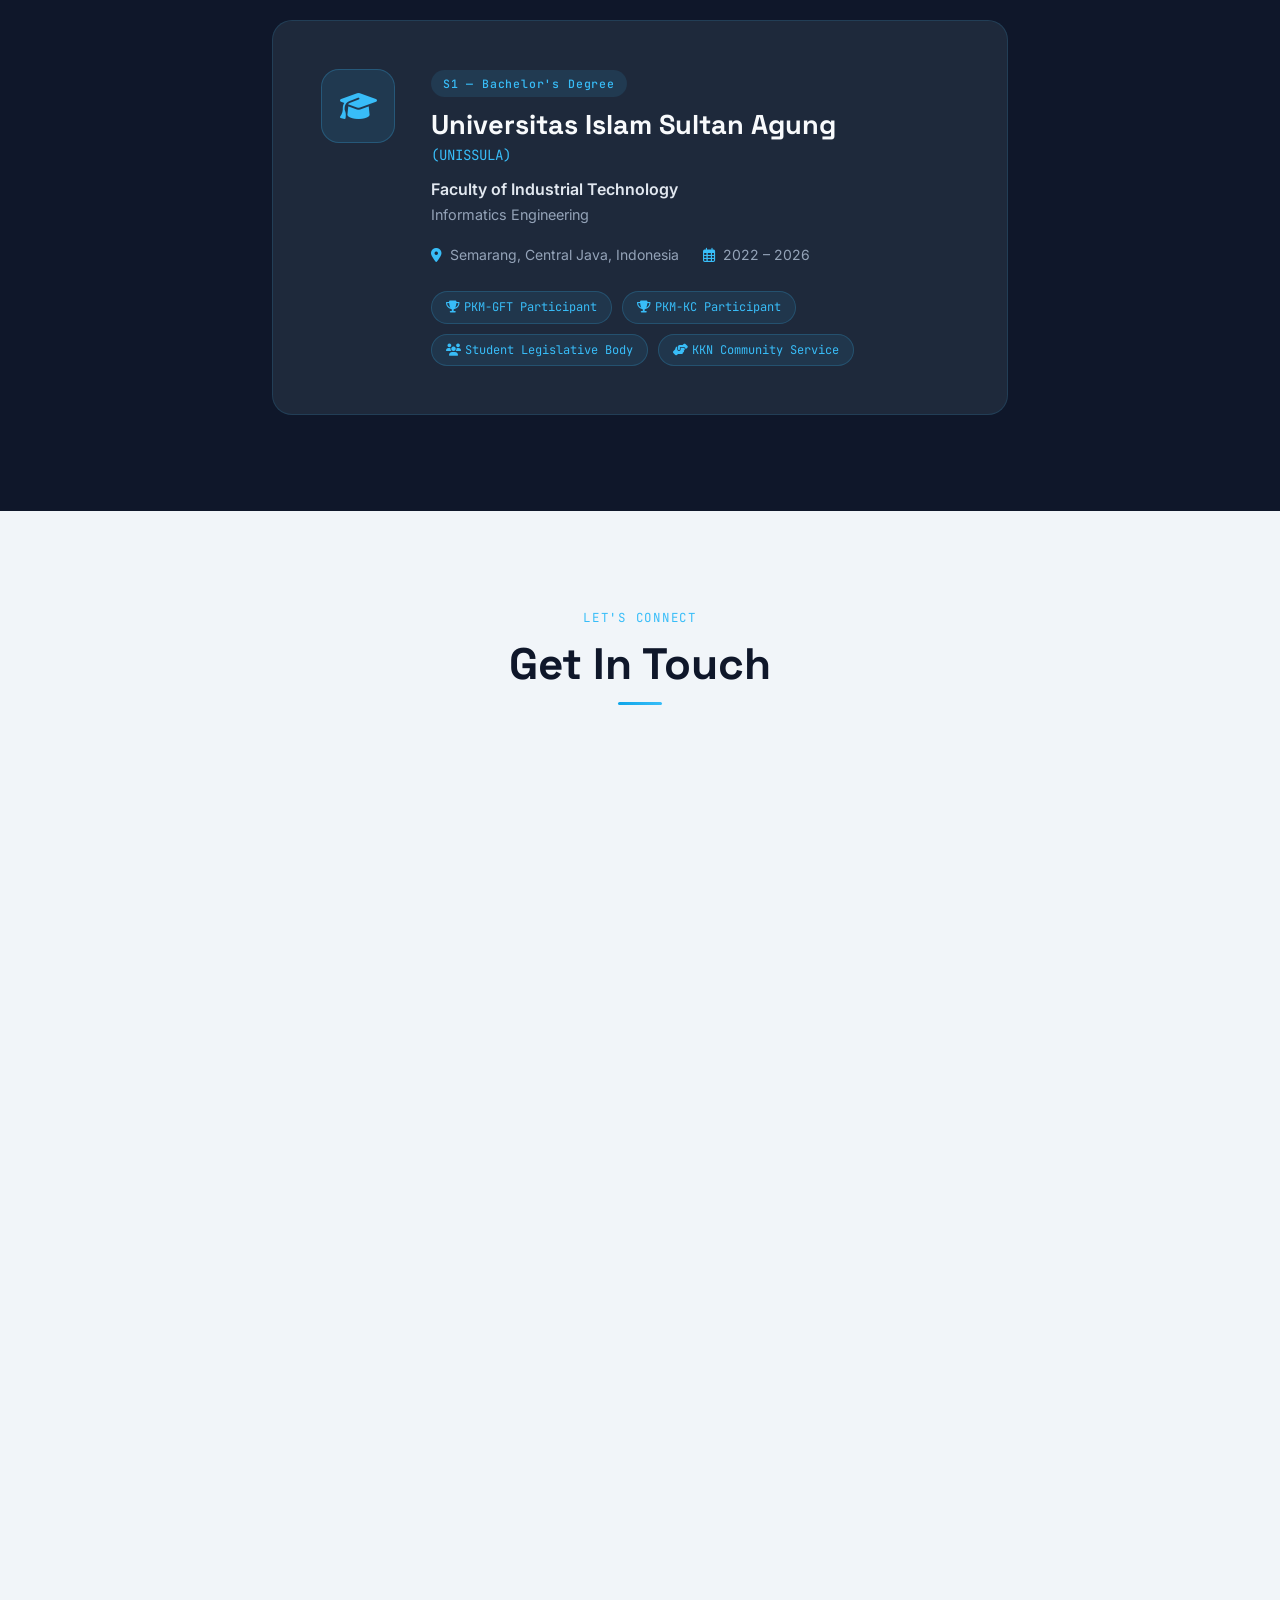
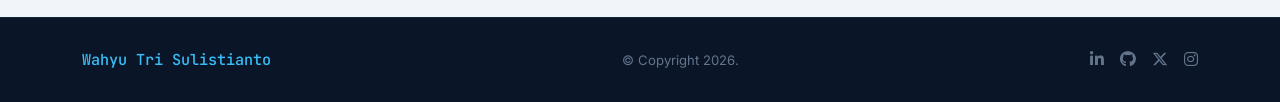
==== commit 10646cbb: "Penambahan pada Experience" ====
--- a/index.html
+++ b/index.html
@@ -432,6 +432,35 @@
         <div class="timeline-content">
           <article class="timeline-card reveal">
             <div class="timeline-header">
+              <span class="timeline-badge badge-community">Web Project</span>
+              <span class="timeline-badge badge-community">Accreditation</span>
+              <span class="timeline-date">
+                <i class="far fa-calendar-alt me-1" aria-hidden="true"></i>2025
+              </span>
+            </div>
+            <h3 class="timeline-role">Pembuatan Website Program Studi</h3>
+            <h4 class="timeline-org">Biro Sistem Informasi — UNISSULA</h4>
+            <p class="timeline-desc">
+              Berkolaborasi dengan Biro Sistem Informasi UNISSULA untuk membuat website Program Studi
+              yang mendukung proses akreditasi dan penyampaian informasi akademik di Universitas Islam Sultan Agung Semarang.
+              Melakukan pendampingan kepada setiap admin program studi dalam mengelola konten dan fitur website agar sesuai dengan standar akreditasi internasional ACQUIN.
+            </p>
+            <div class="timeline-tags" aria-label="Skills involved">
+              <span class="tag">ACQUIN</span>
+              <span class="tag">Accreditation</span>
+              <span class="tag">Sistem Informasi</span>
+              <span class="tag">Infrastructure</span>
+            </div>
+          </article>
+        </div>
+      </div>
+      
+      <!-- Experience 10: Community Service -->
+      <div class="timeline-item timeline-item-right" role="listitem">
+        <div class="timeline-dot" aria-hidden="true"></div>
+        <div class="timeline-content">
+          <article class="timeline-card reveal">
+            <div class="timeline-header">
               <span class="timeline-badge badge-community">Community</span>
               <span class="timeline-date">
                 <i class="far fa-calendar-alt me-1" aria-hidden="true"></i>2025
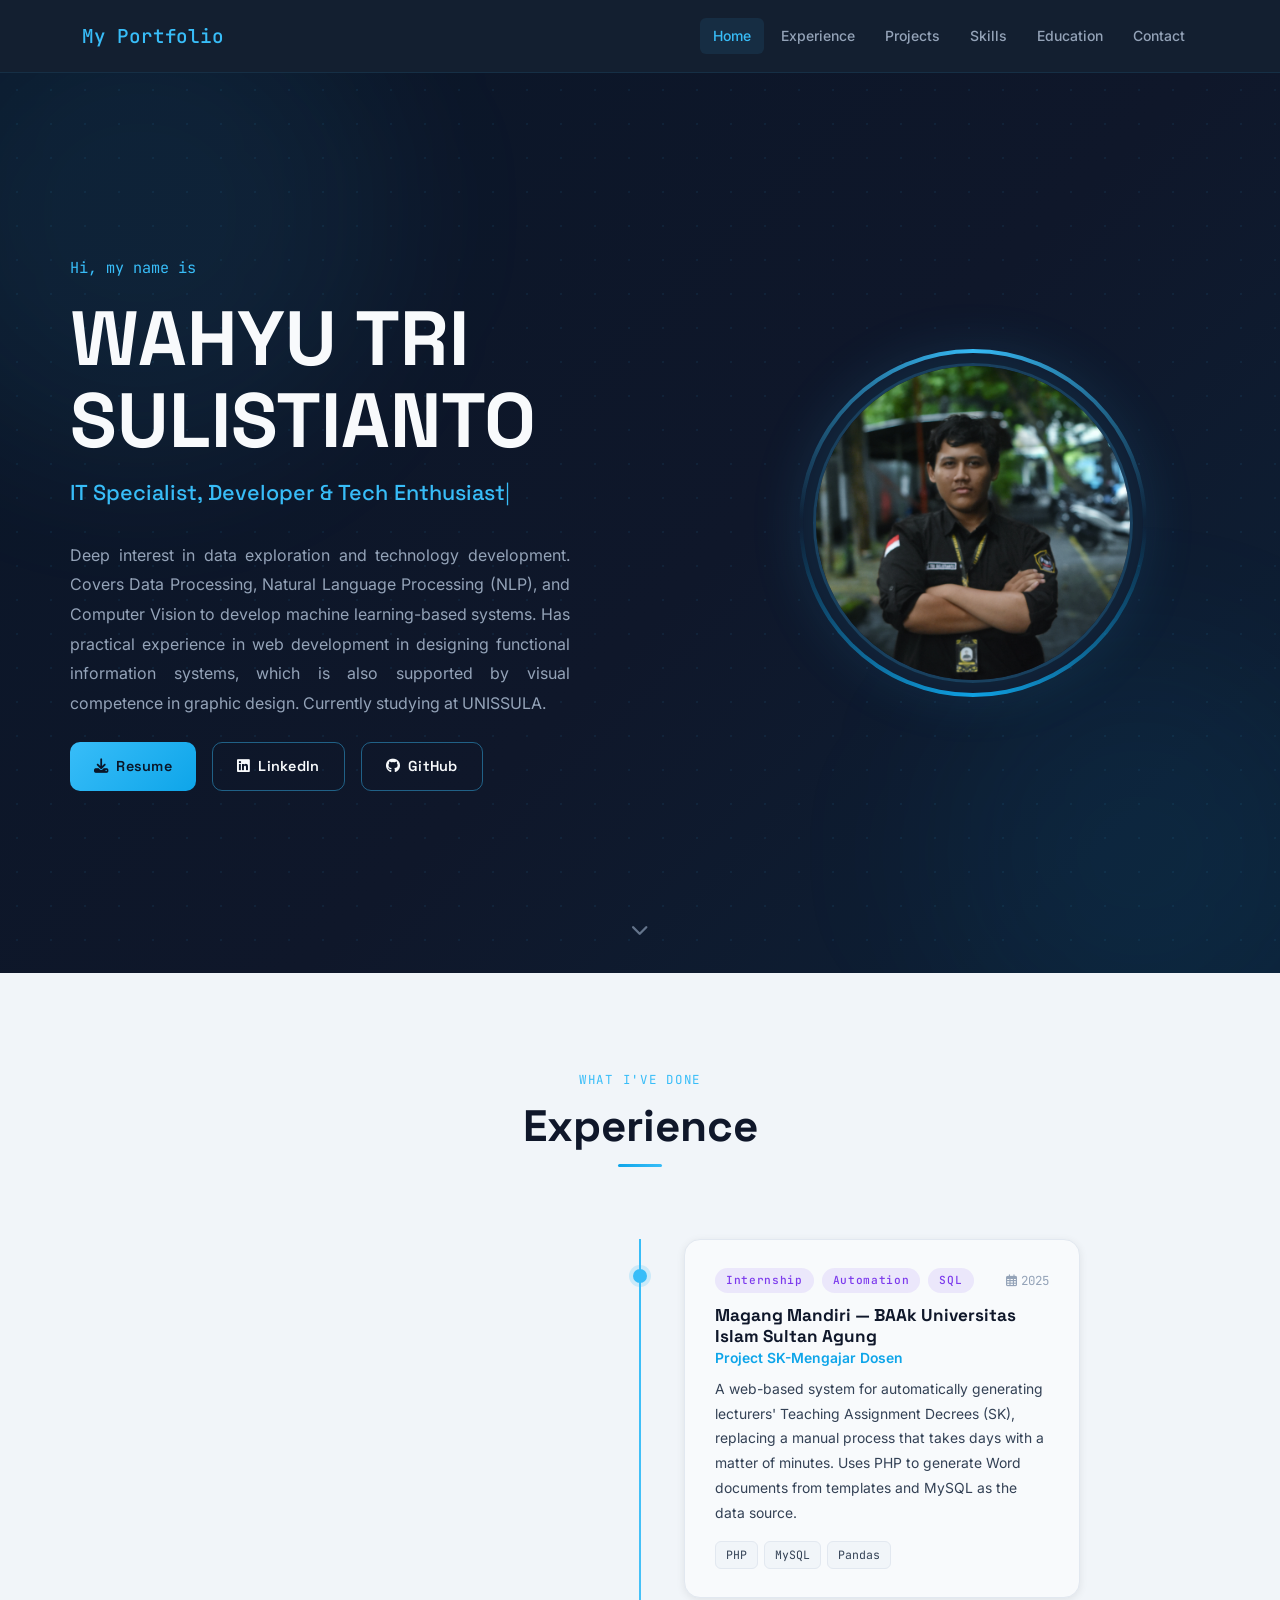
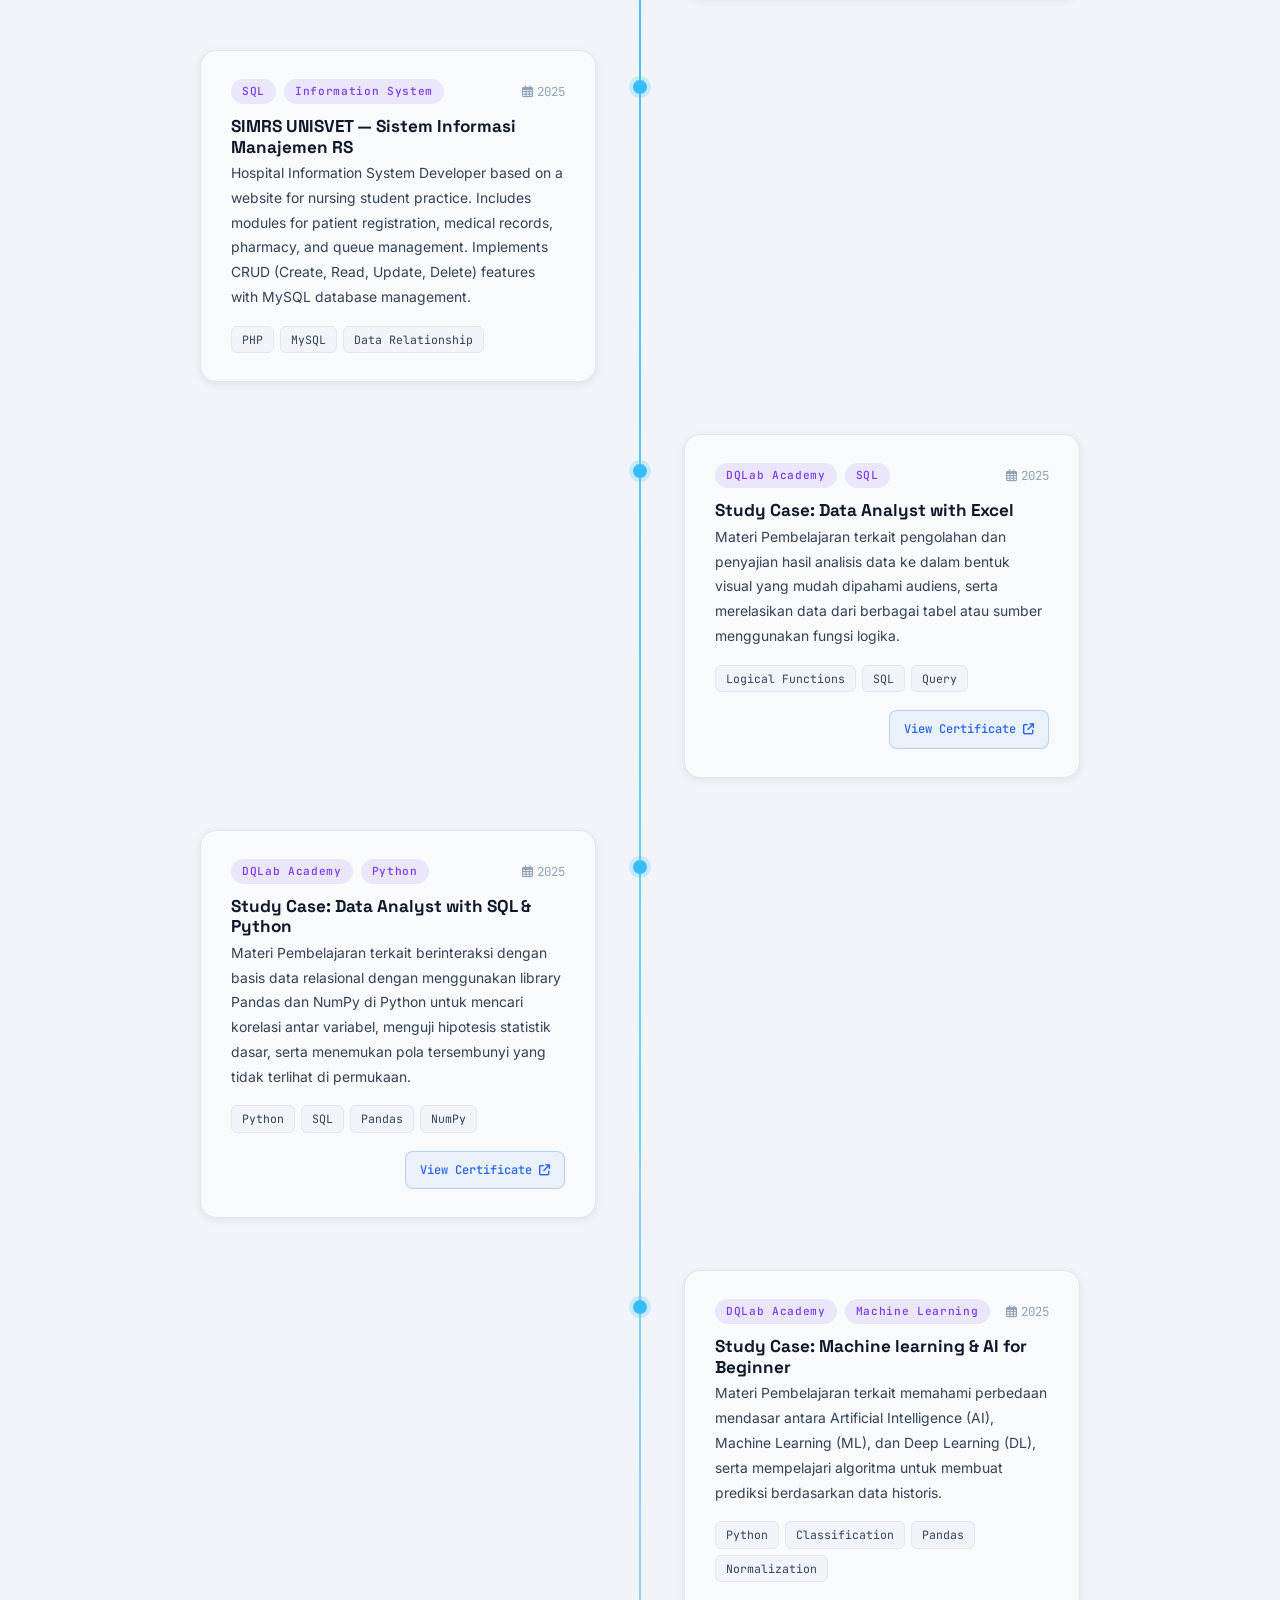
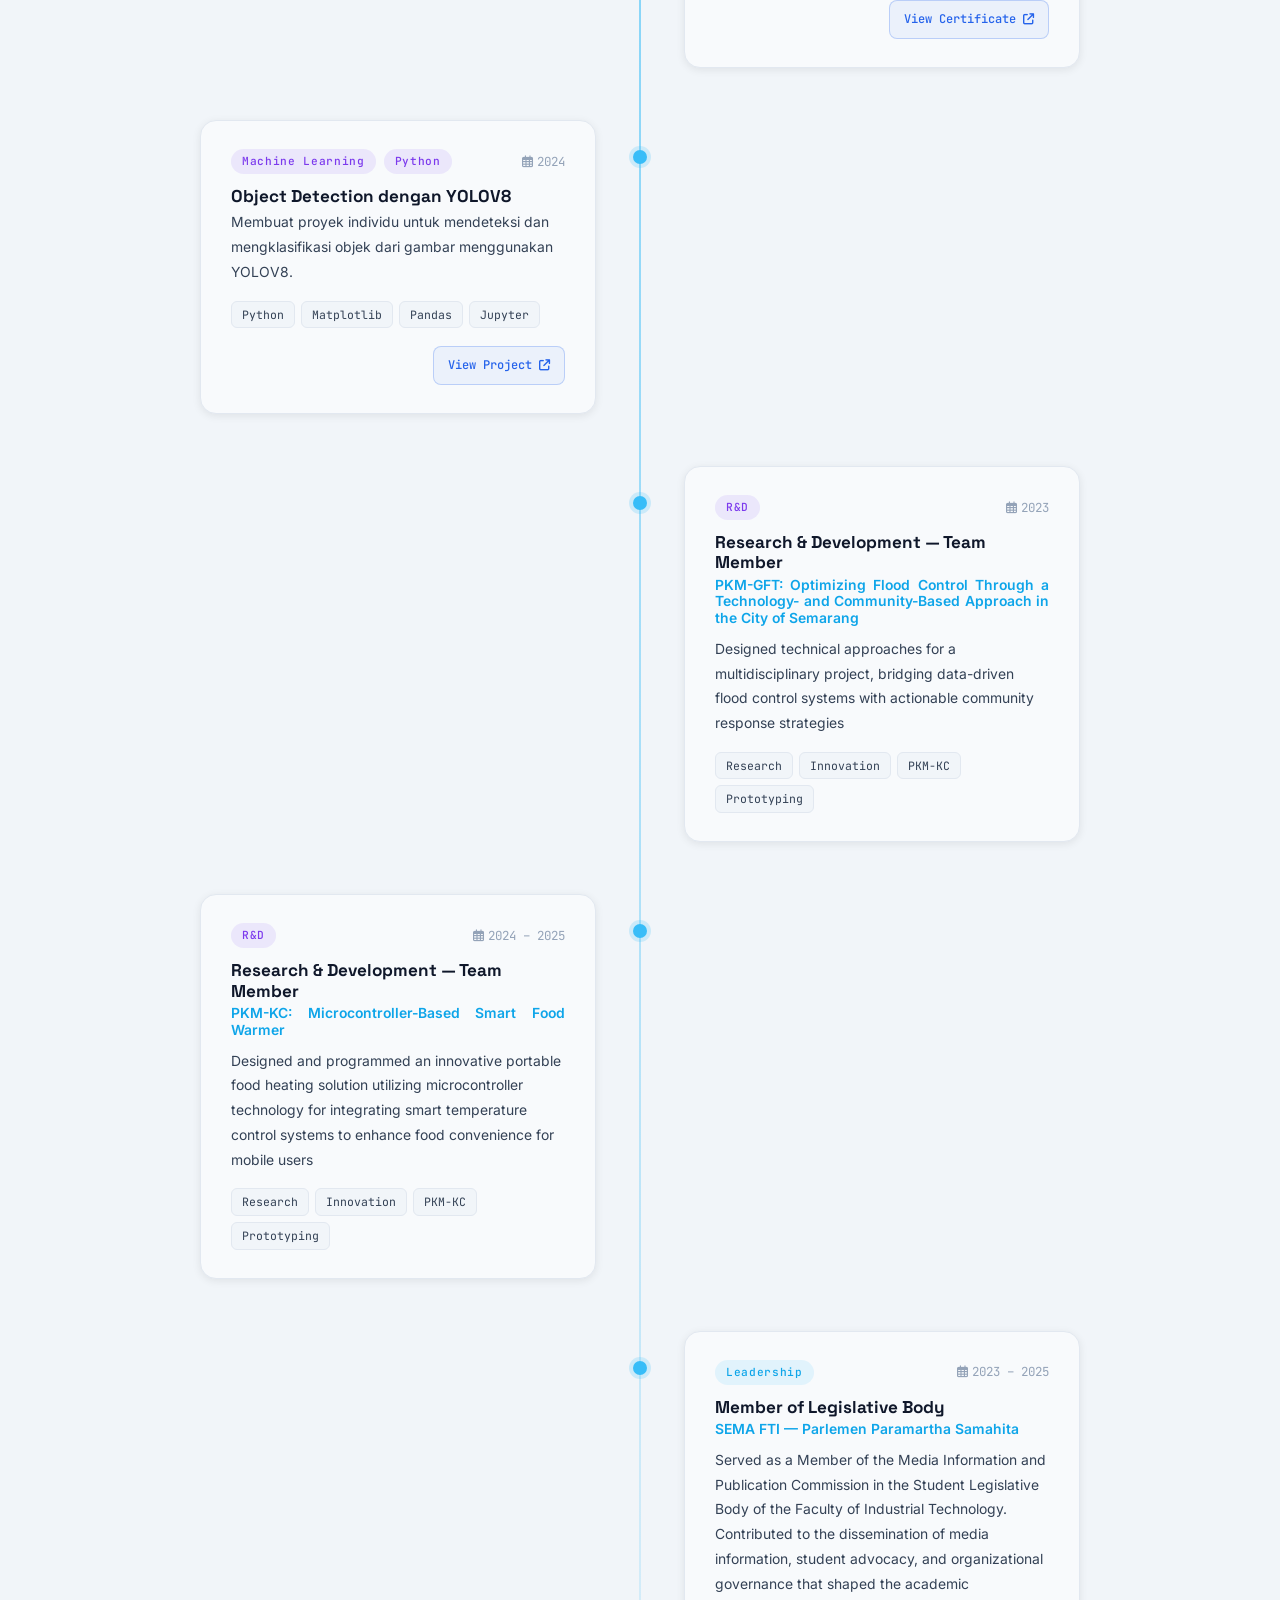
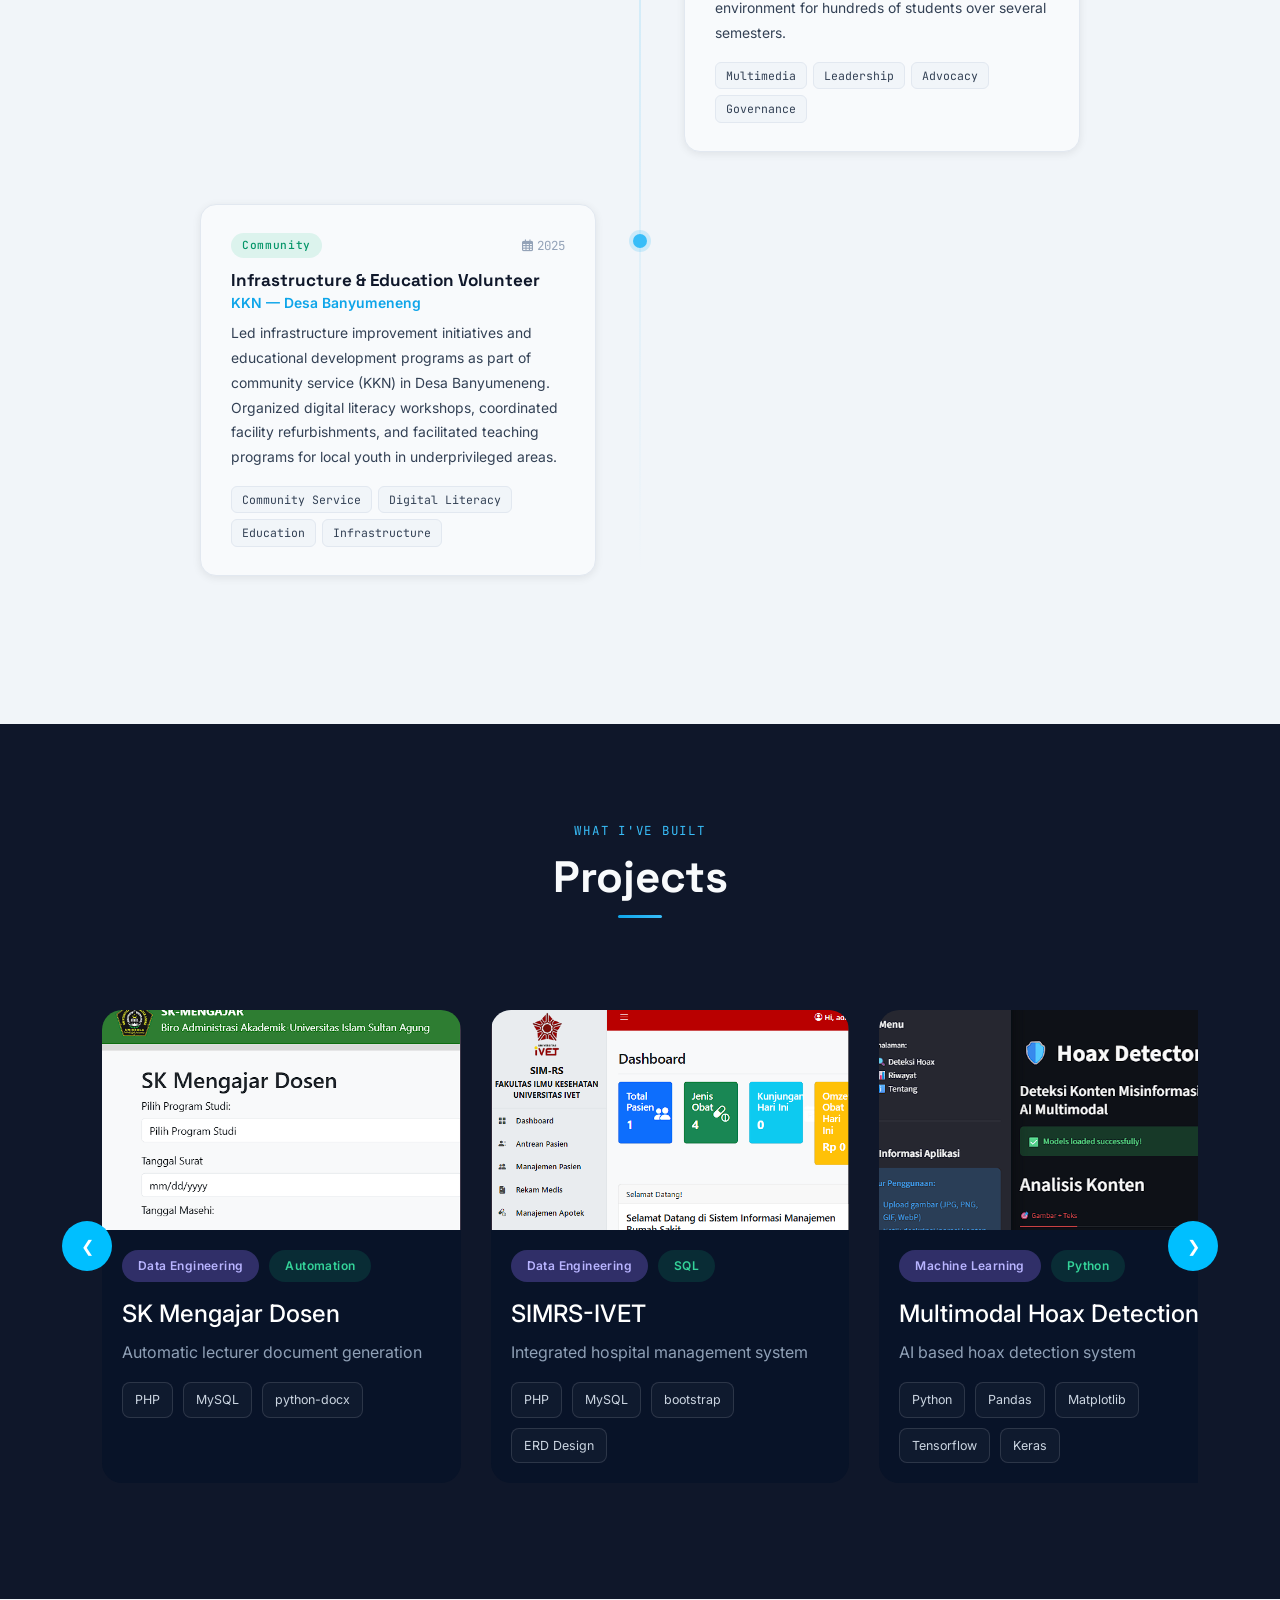
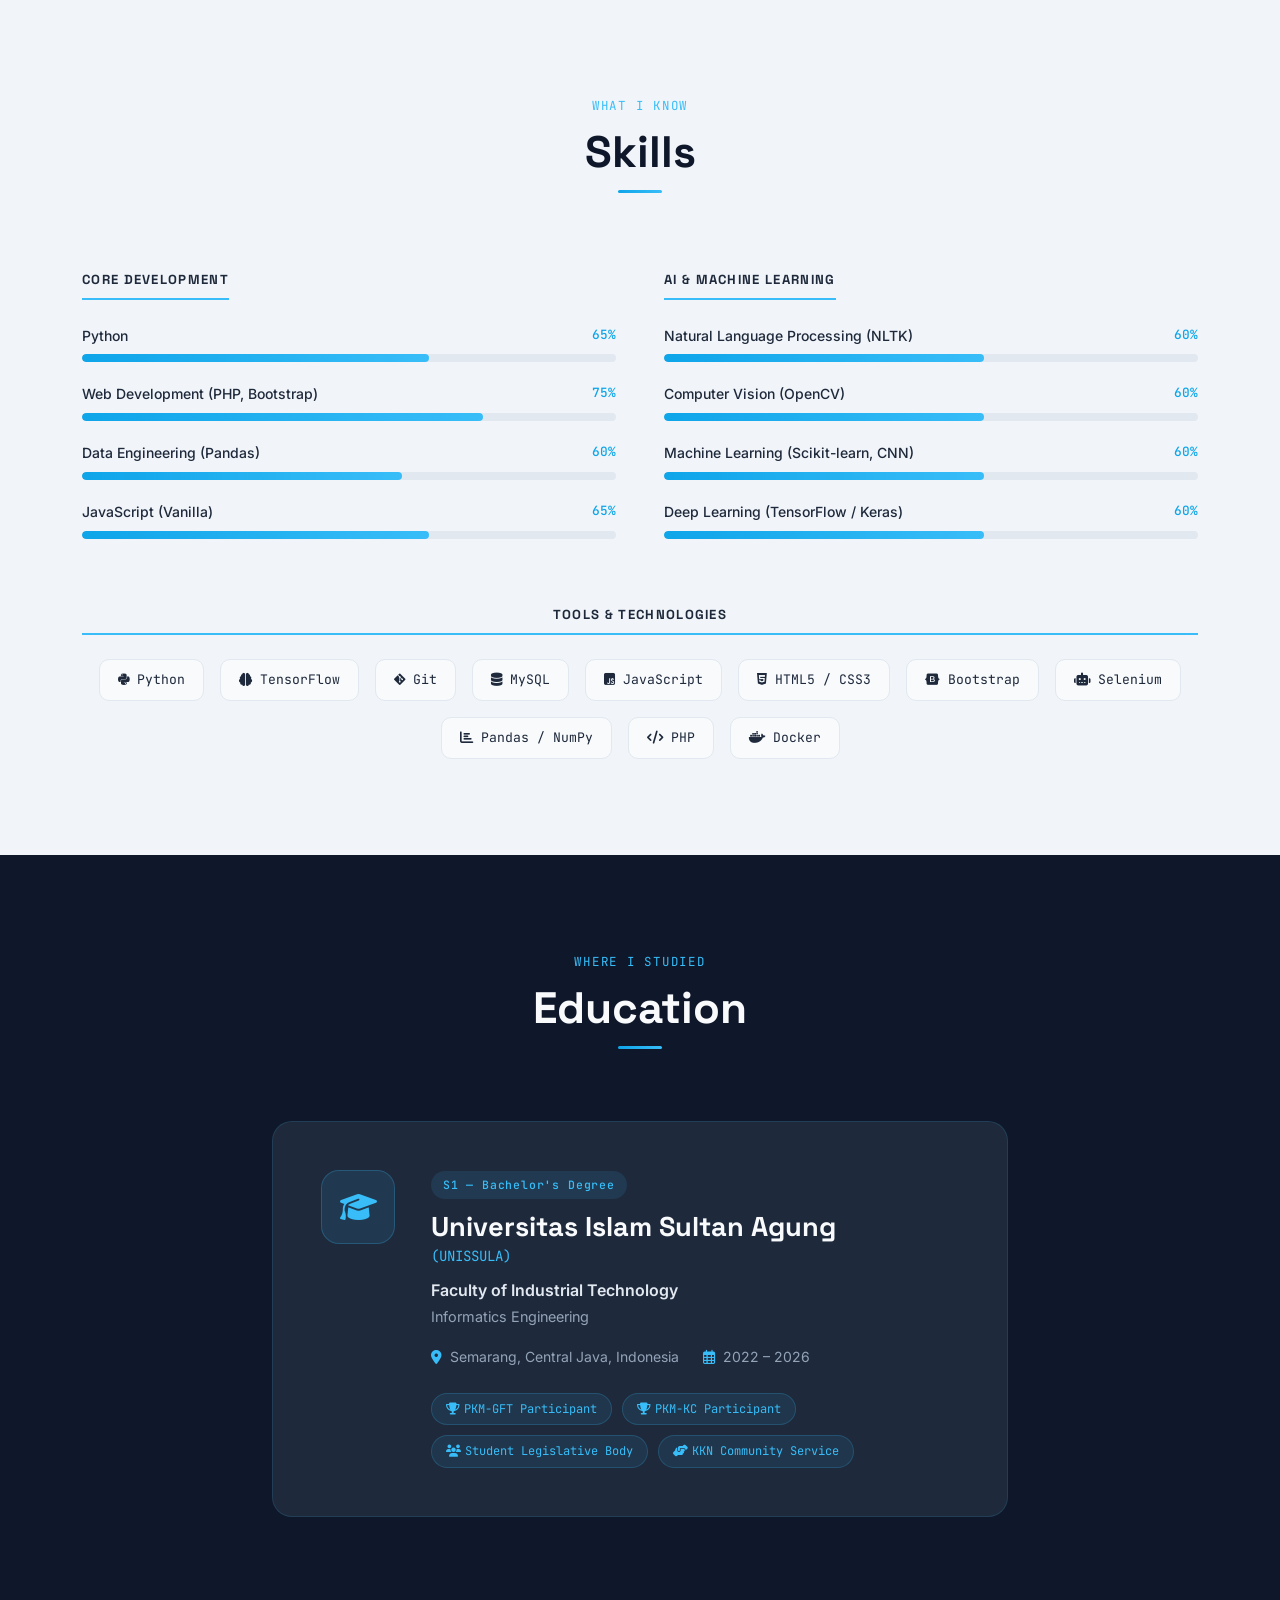
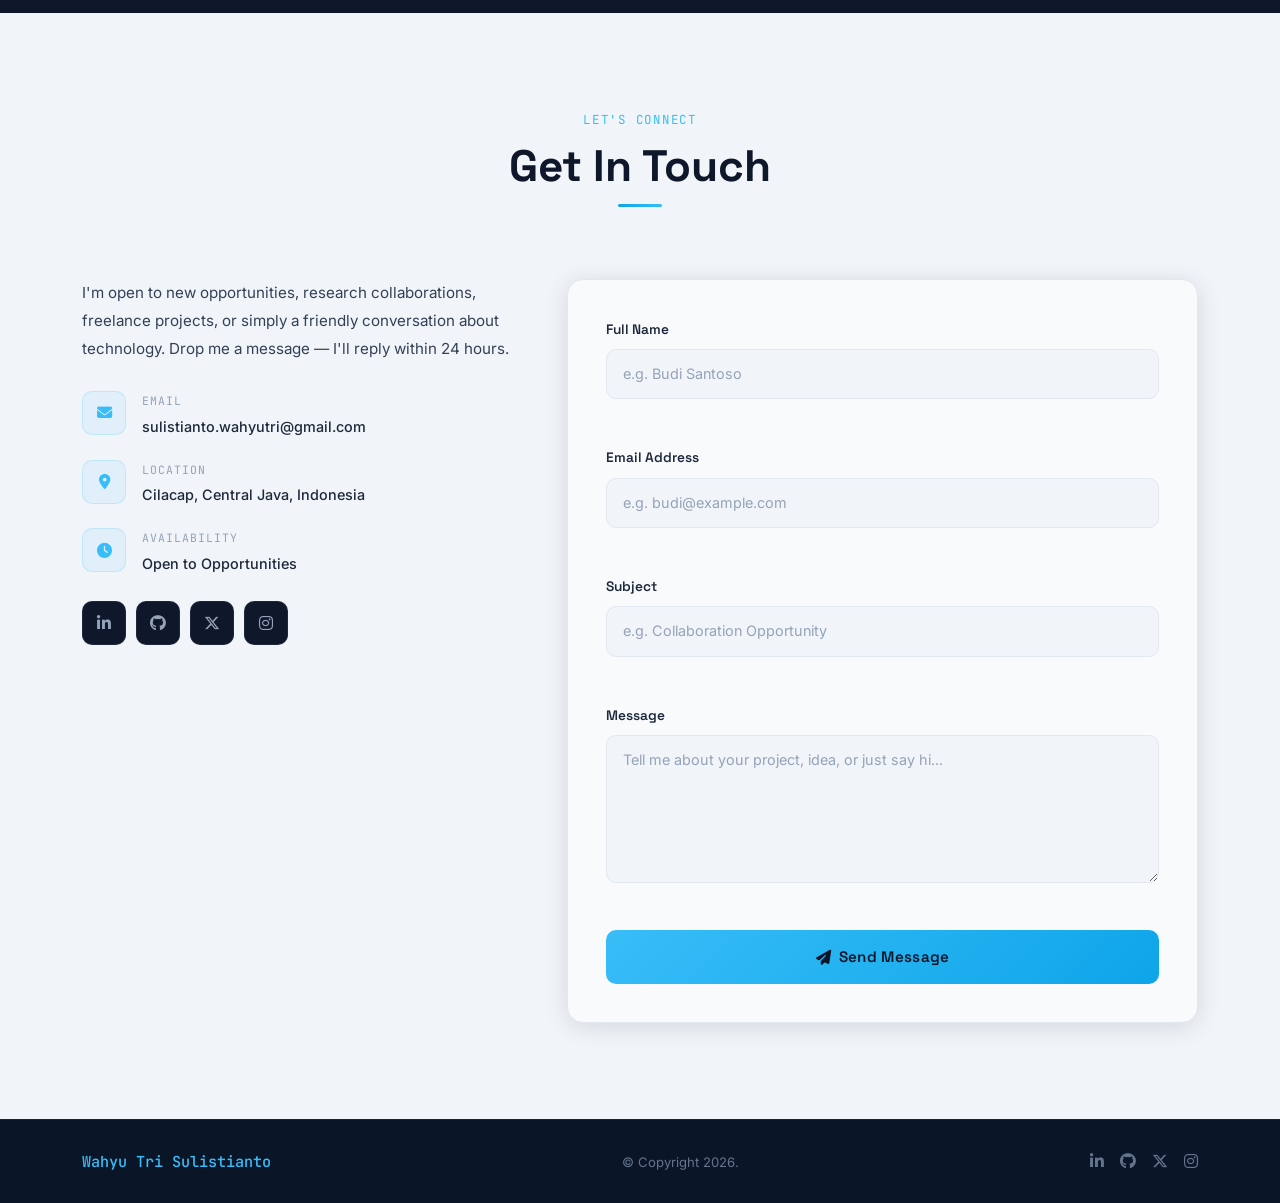
==== commit bd5cacd0: "Perubahan di Education dan experience" ====
--- a/index.html
+++ b/index.html
@@ -432,35 +432,6 @@
         <div class="timeline-content">
           <article class="timeline-card reveal">
             <div class="timeline-header">
-              <span class="timeline-badge badge-community">Web Project</span>
-              <span class="timeline-badge badge-community">Accreditation</span>
-              <span class="timeline-date">
-                <i class="far fa-calendar-alt me-1" aria-hidden="true"></i>2025
-              </span>
-            </div>
-            <h3 class="timeline-role">Pembuatan Website Program Studi</h3>
-            <h4 class="timeline-org">Biro Sistem Informasi — UNISSULA</h4>
-            <p class="timeline-desc">
-              Berkolaborasi dengan Biro Sistem Informasi UNISSULA untuk membuat website Program Studi
-              yang mendukung proses akreditasi dan penyampaian informasi akademik di Universitas Islam Sultan Agung Semarang.
-              Melakukan pendampingan kepada setiap admin program studi dalam mengelola konten dan fitur website agar sesuai dengan standar akreditasi internasional ACQUIN.
-            </p>
-            <div class="timeline-tags" aria-label="Skills involved">
-              <span class="tag">ACQUIN</span>
-              <span class="tag">Accreditation</span>
-              <span class="tag">Sistem Informasi</span>
-              <span class="tag">Infrastructure</span>
-            </div>
-          </article>
-        </div>
-      </div>
-      
-      <!-- Experience 10: Community Service -->
-      <div class="timeline-item timeline-item-right" role="listitem">
-        <div class="timeline-dot" aria-hidden="true"></div>
-        <div class="timeline-content">
-          <article class="timeline-card reveal">
-            <div class="timeline-header">
               <span class="timeline-badge badge-community">Community</span>
               <span class="timeline-date">
                 <i class="far fa-calendar-alt me-1" aria-hidden="true"></i>2025
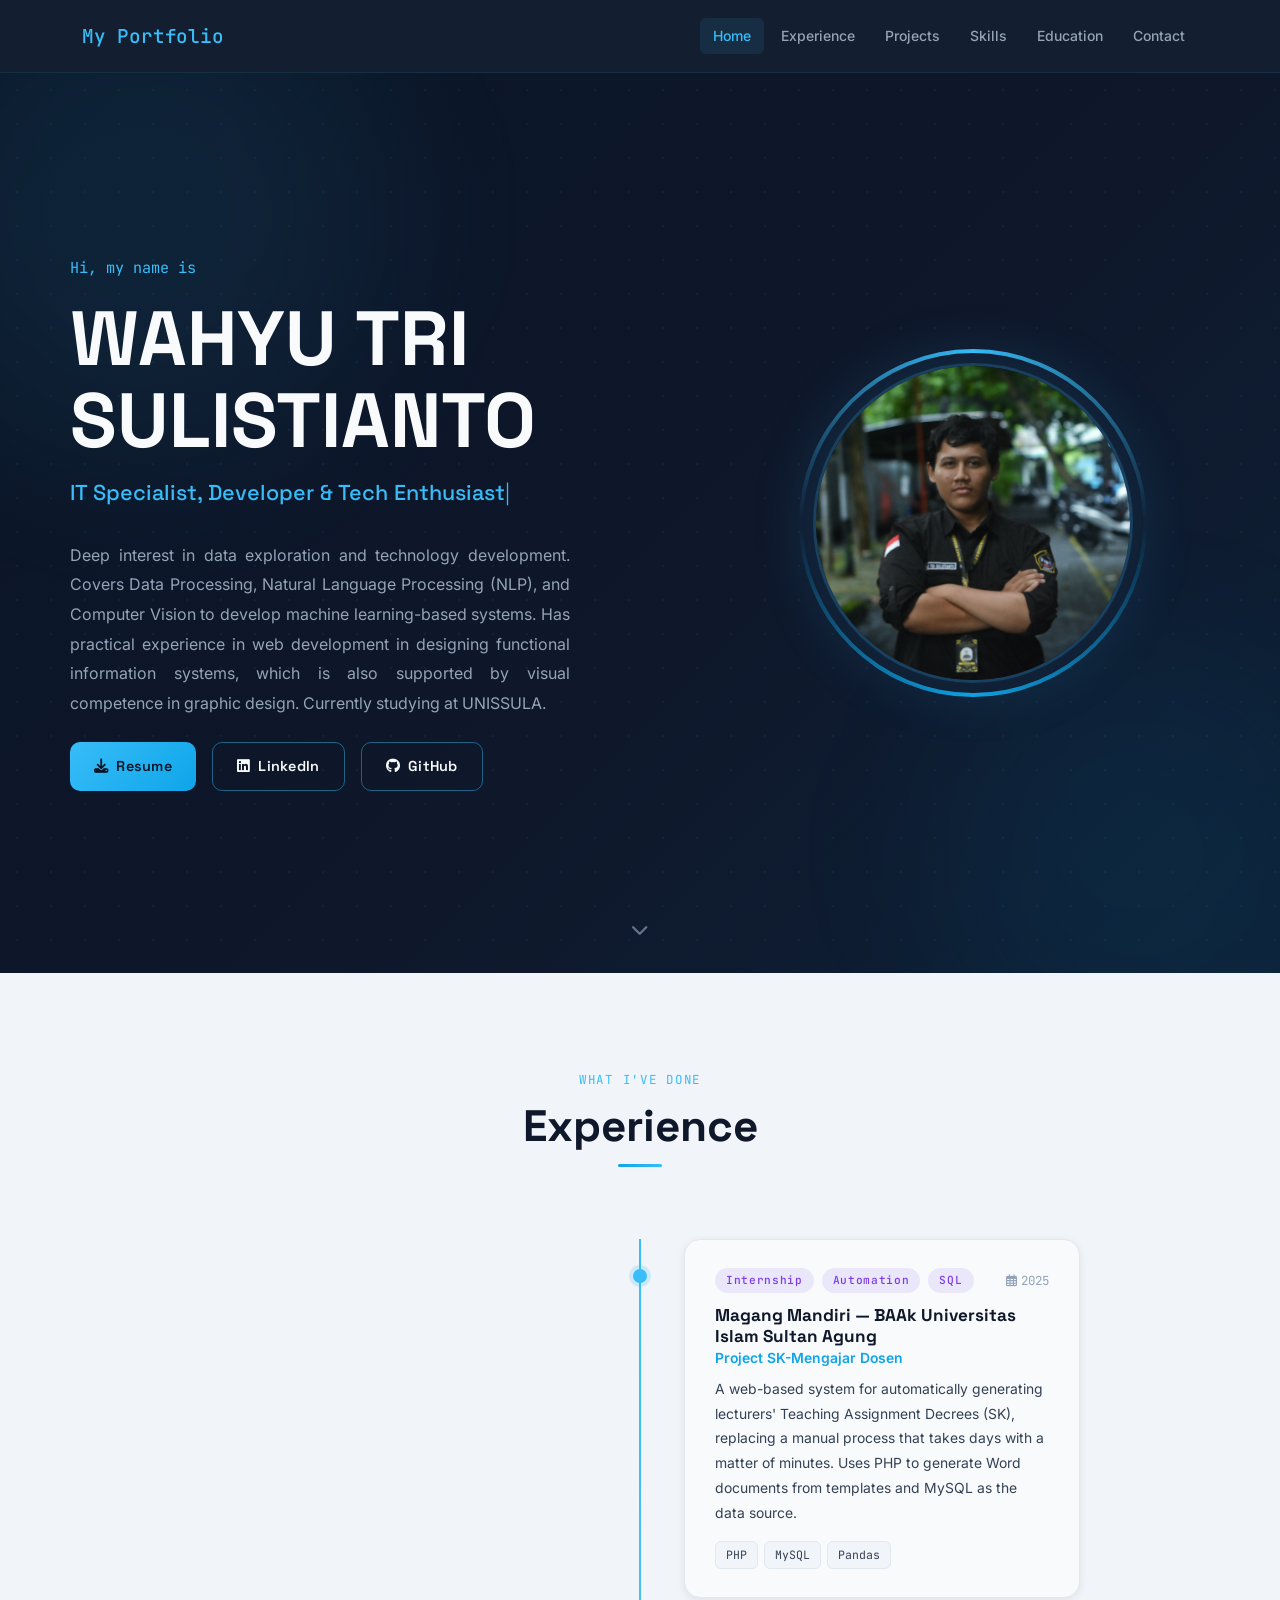
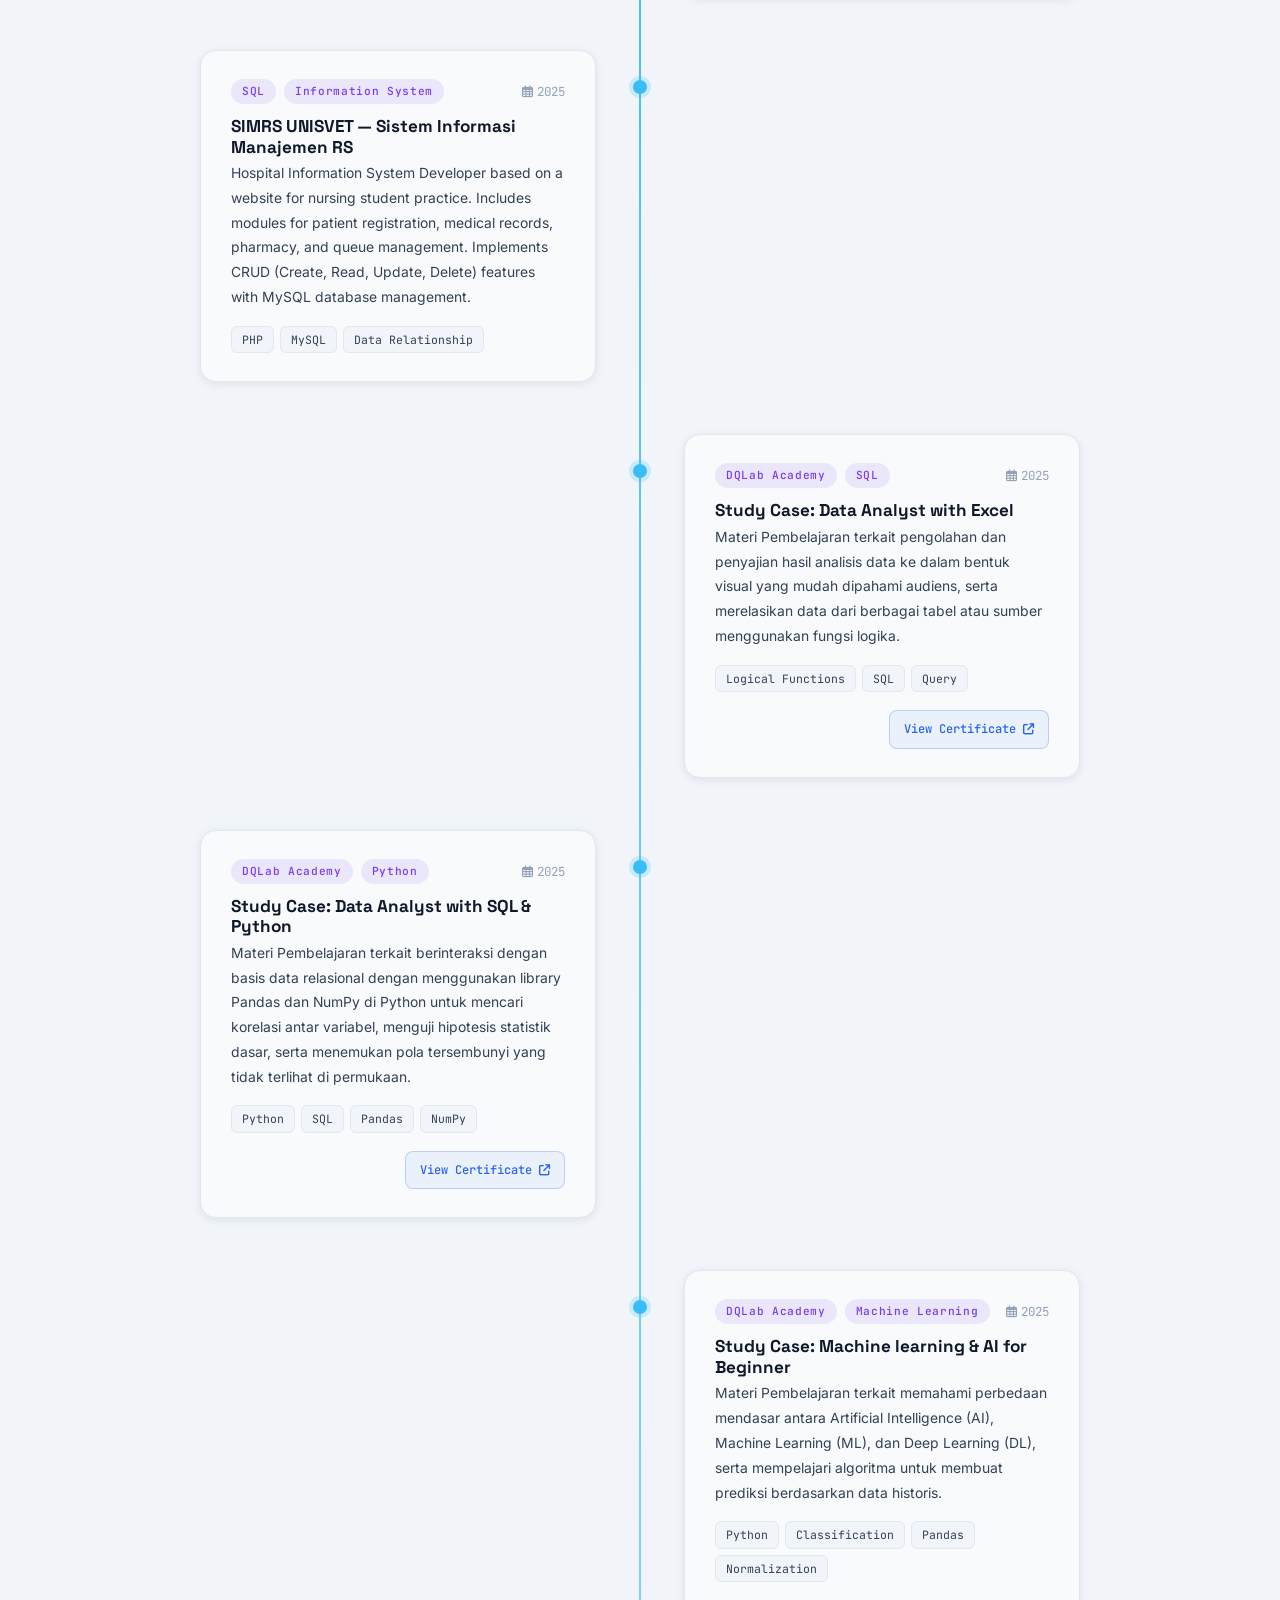
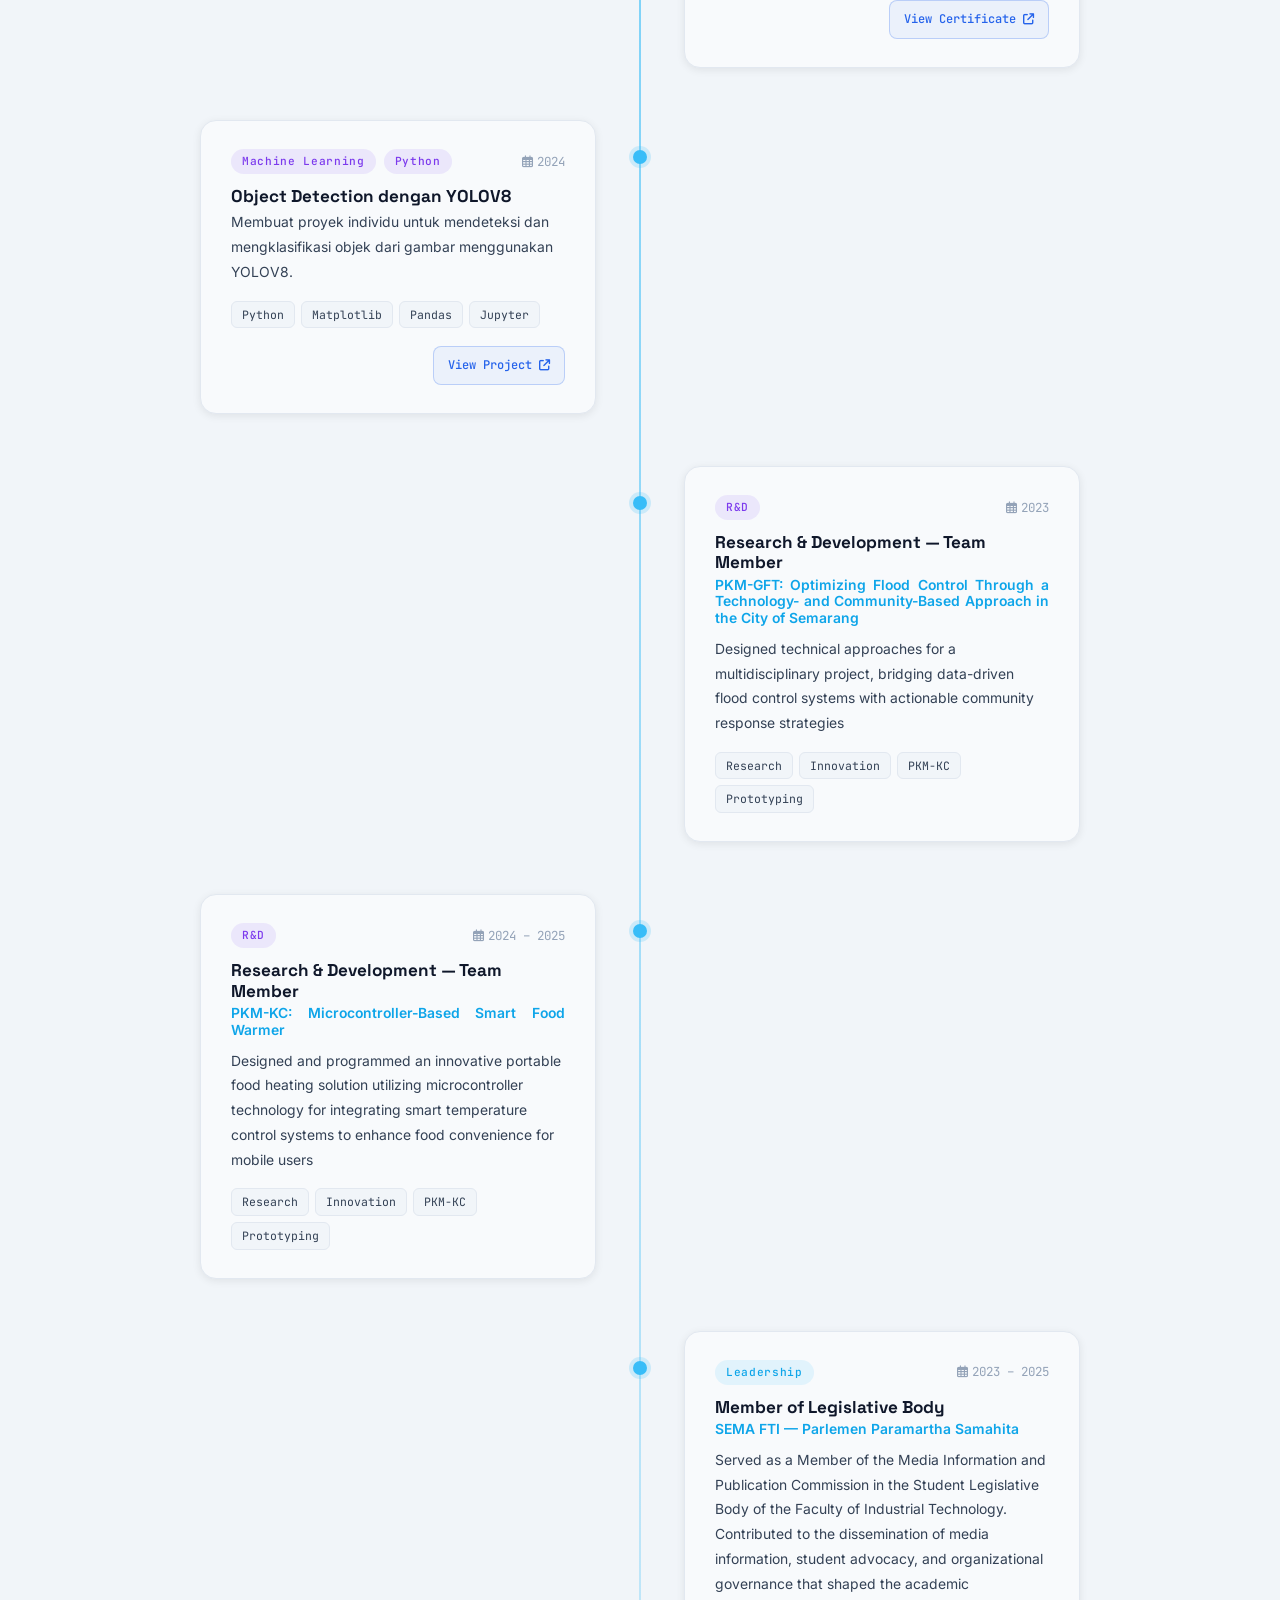
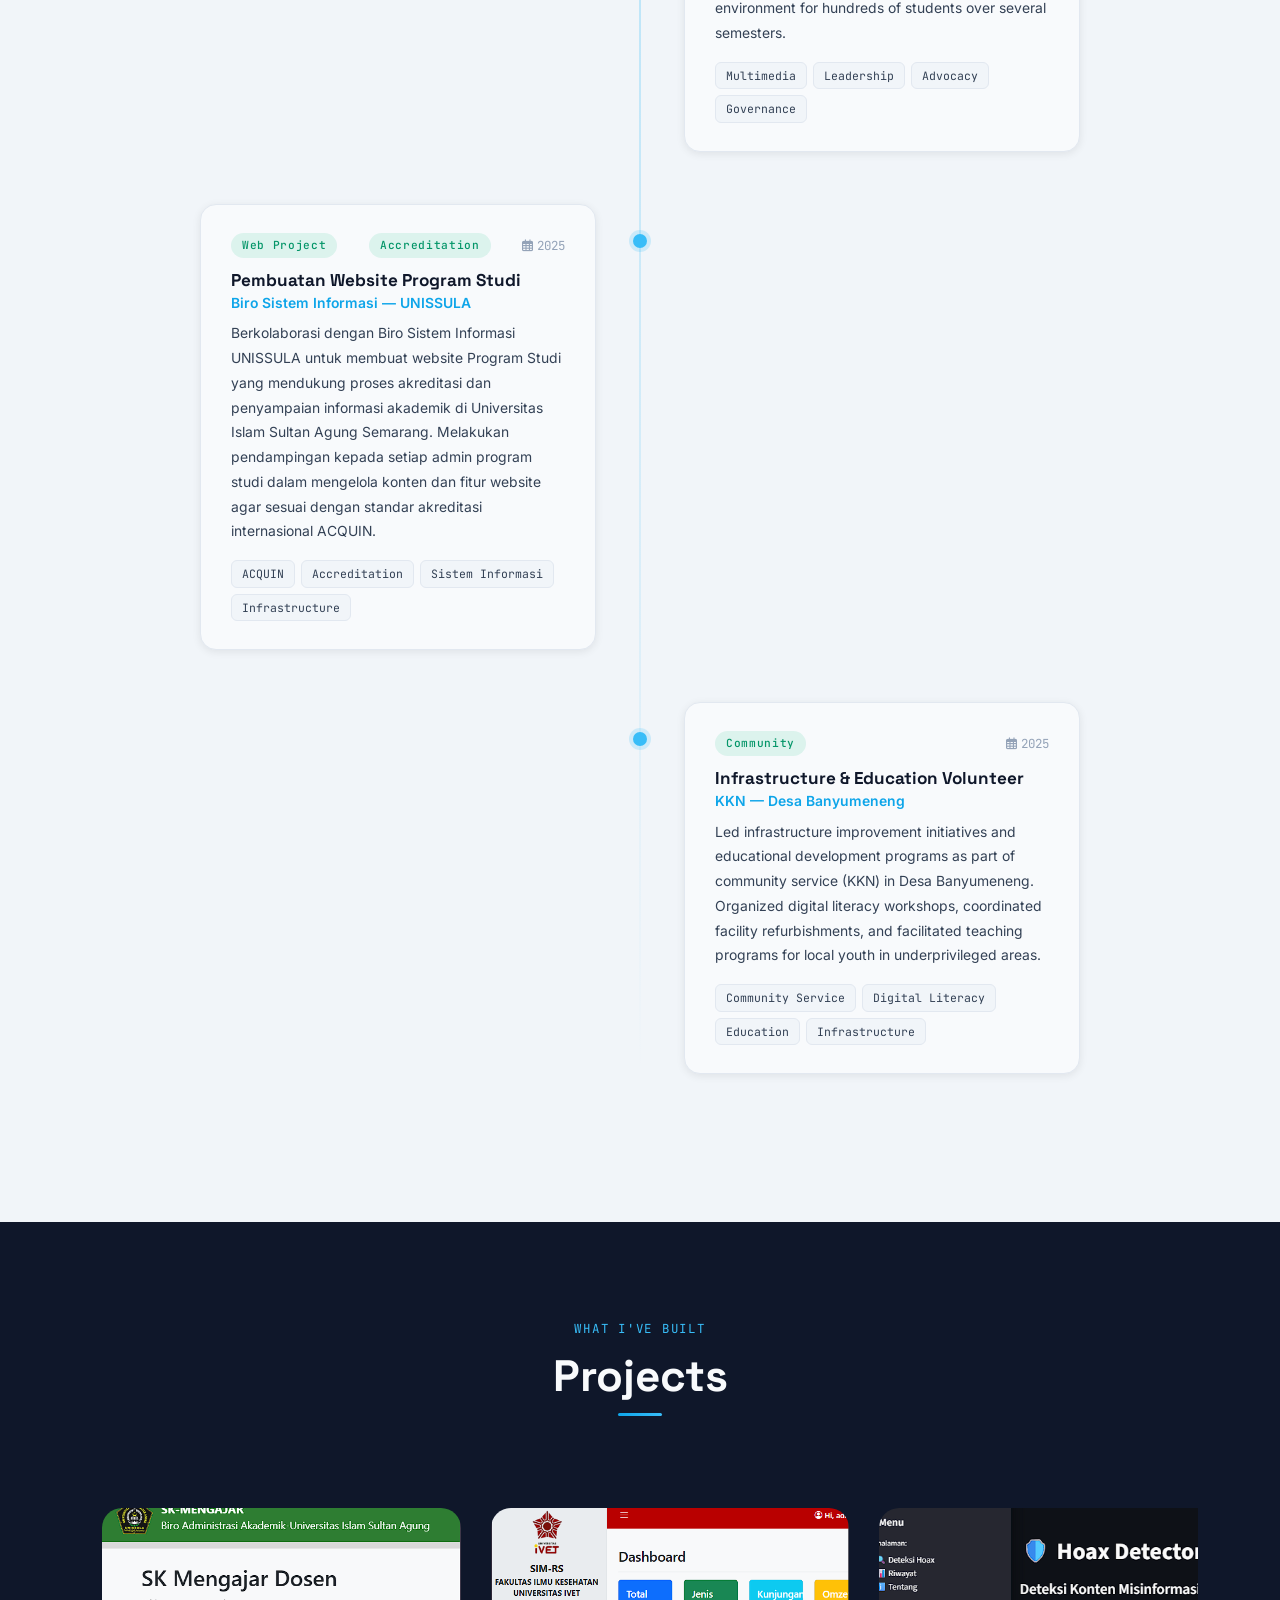
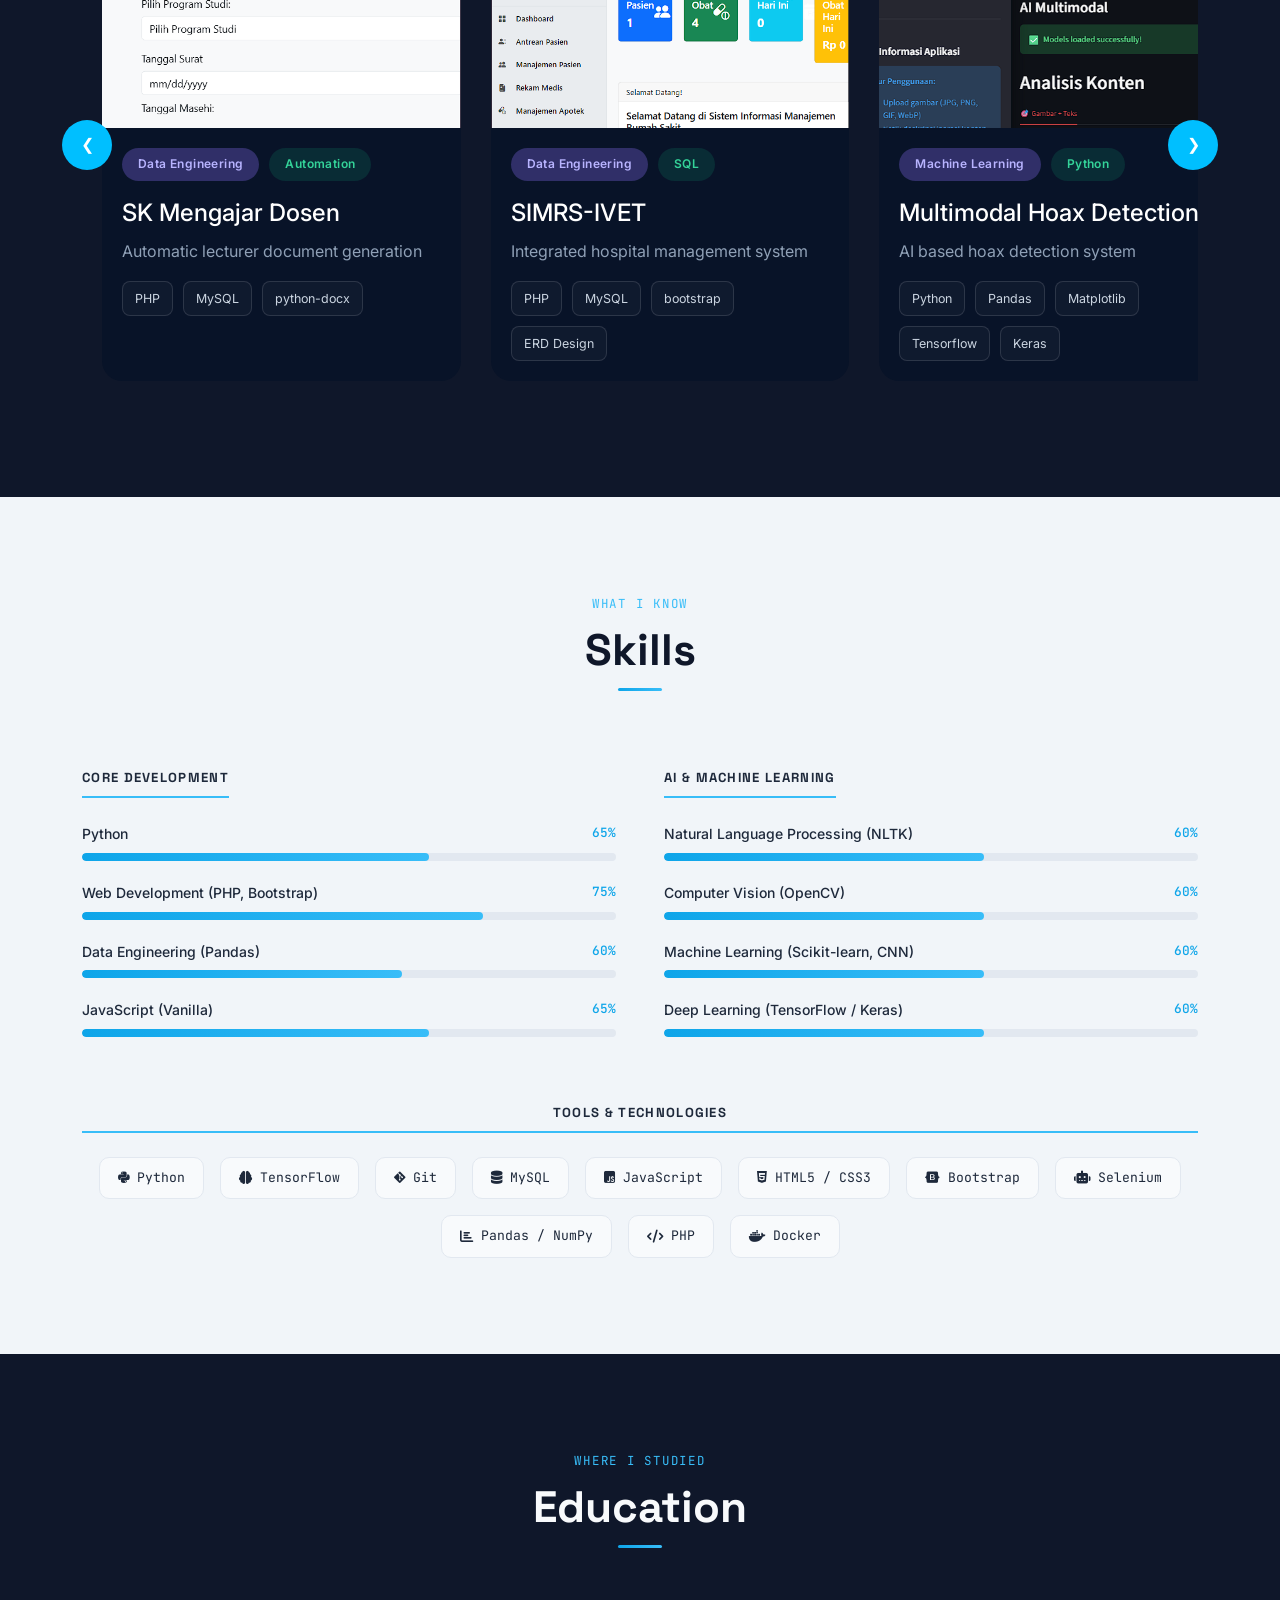
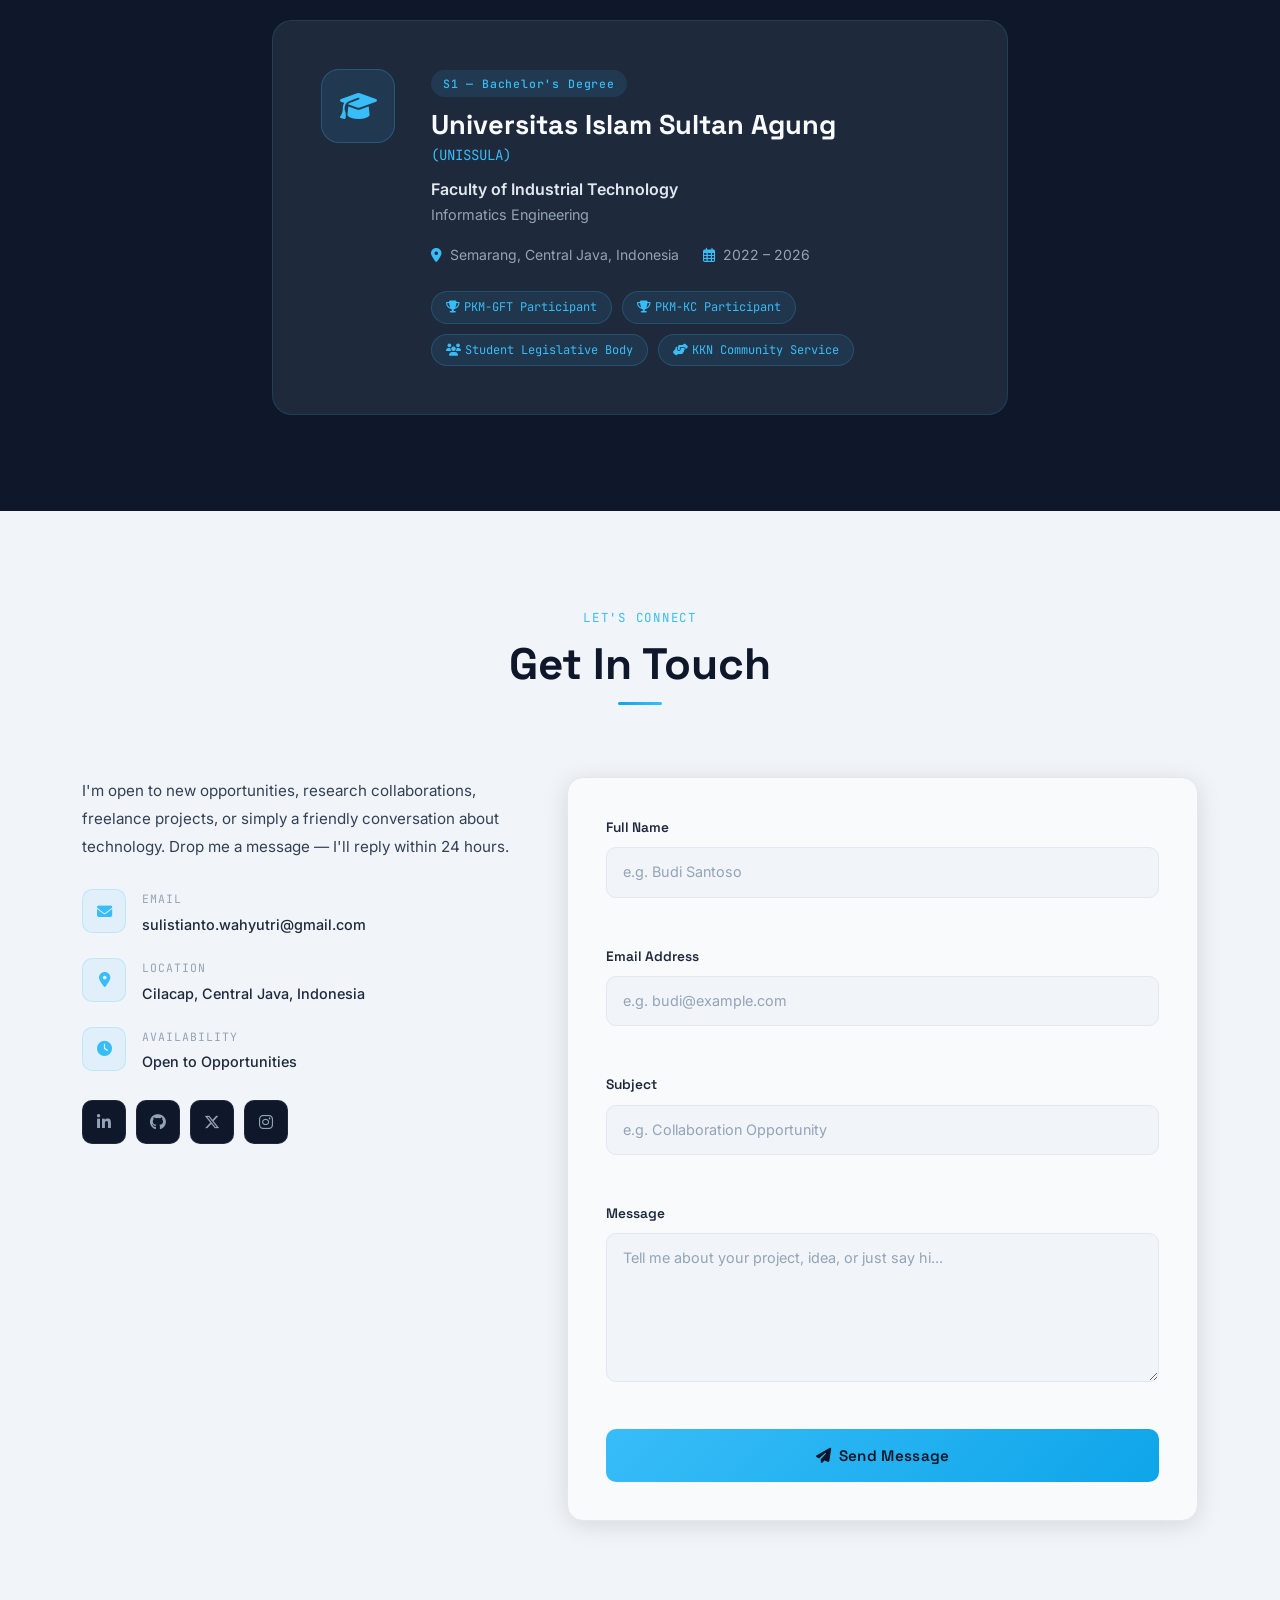
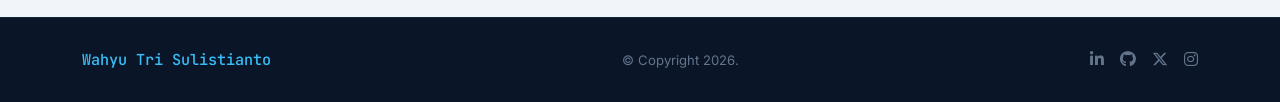
==== commit fe950e2b: "Merge branch 'main' of https://github.com/Shiro-3/Wahyu-s-Portofolio" ====
--- a/index.html
+++ b/index.html
@@ -432,6 +432,35 @@
         <div class="timeline-content">
           <article class="timeline-card reveal">
             <div class="timeline-header">
+              <span class="timeline-badge badge-community">Web Project</span>
+              <span class="timeline-badge badge-community">Accreditation</span>
+              <span class="timeline-date">
+                <i class="far fa-calendar-alt me-1" aria-hidden="true"></i>2025
+              </span>
+            </div>
+            <h3 class="timeline-role">Pembuatan Website Program Studi</h3>
+            <h4 class="timeline-org">Biro Sistem Informasi — UNISSULA</h4>
+            <p class="timeline-desc">
+              Berkolaborasi dengan Biro Sistem Informasi UNISSULA untuk membuat website Program Studi
+              yang mendukung proses akreditasi dan penyampaian informasi akademik di Universitas Islam Sultan Agung Semarang.
+              Melakukan pendampingan kepada setiap admin program studi dalam mengelola konten dan fitur website agar sesuai dengan standar akreditasi internasional ACQUIN.
+            </p>
+            <div class="timeline-tags" aria-label="Skills involved">
+              <span class="tag">ACQUIN</span>
+              <span class="tag">Accreditation</span>
+              <span class="tag">Sistem Informasi</span>
+              <span class="tag">Infrastructure</span>
+            </div>
+          </article>
+        </div>
+      </div>
+      
+      <!-- Experience 10: Community Service -->
+      <div class="timeline-item timeline-item-right" role="listitem">
+        <div class="timeline-dot" aria-hidden="true"></div>
+        <div class="timeline-content">
+          <article class="timeline-card reveal">
+            <div class="timeline-header">
               <span class="timeline-badge badge-community">Community</span>
               <span class="timeline-date">
                 <i class="far fa-calendar-alt me-1" aria-hidden="true"></i>2025
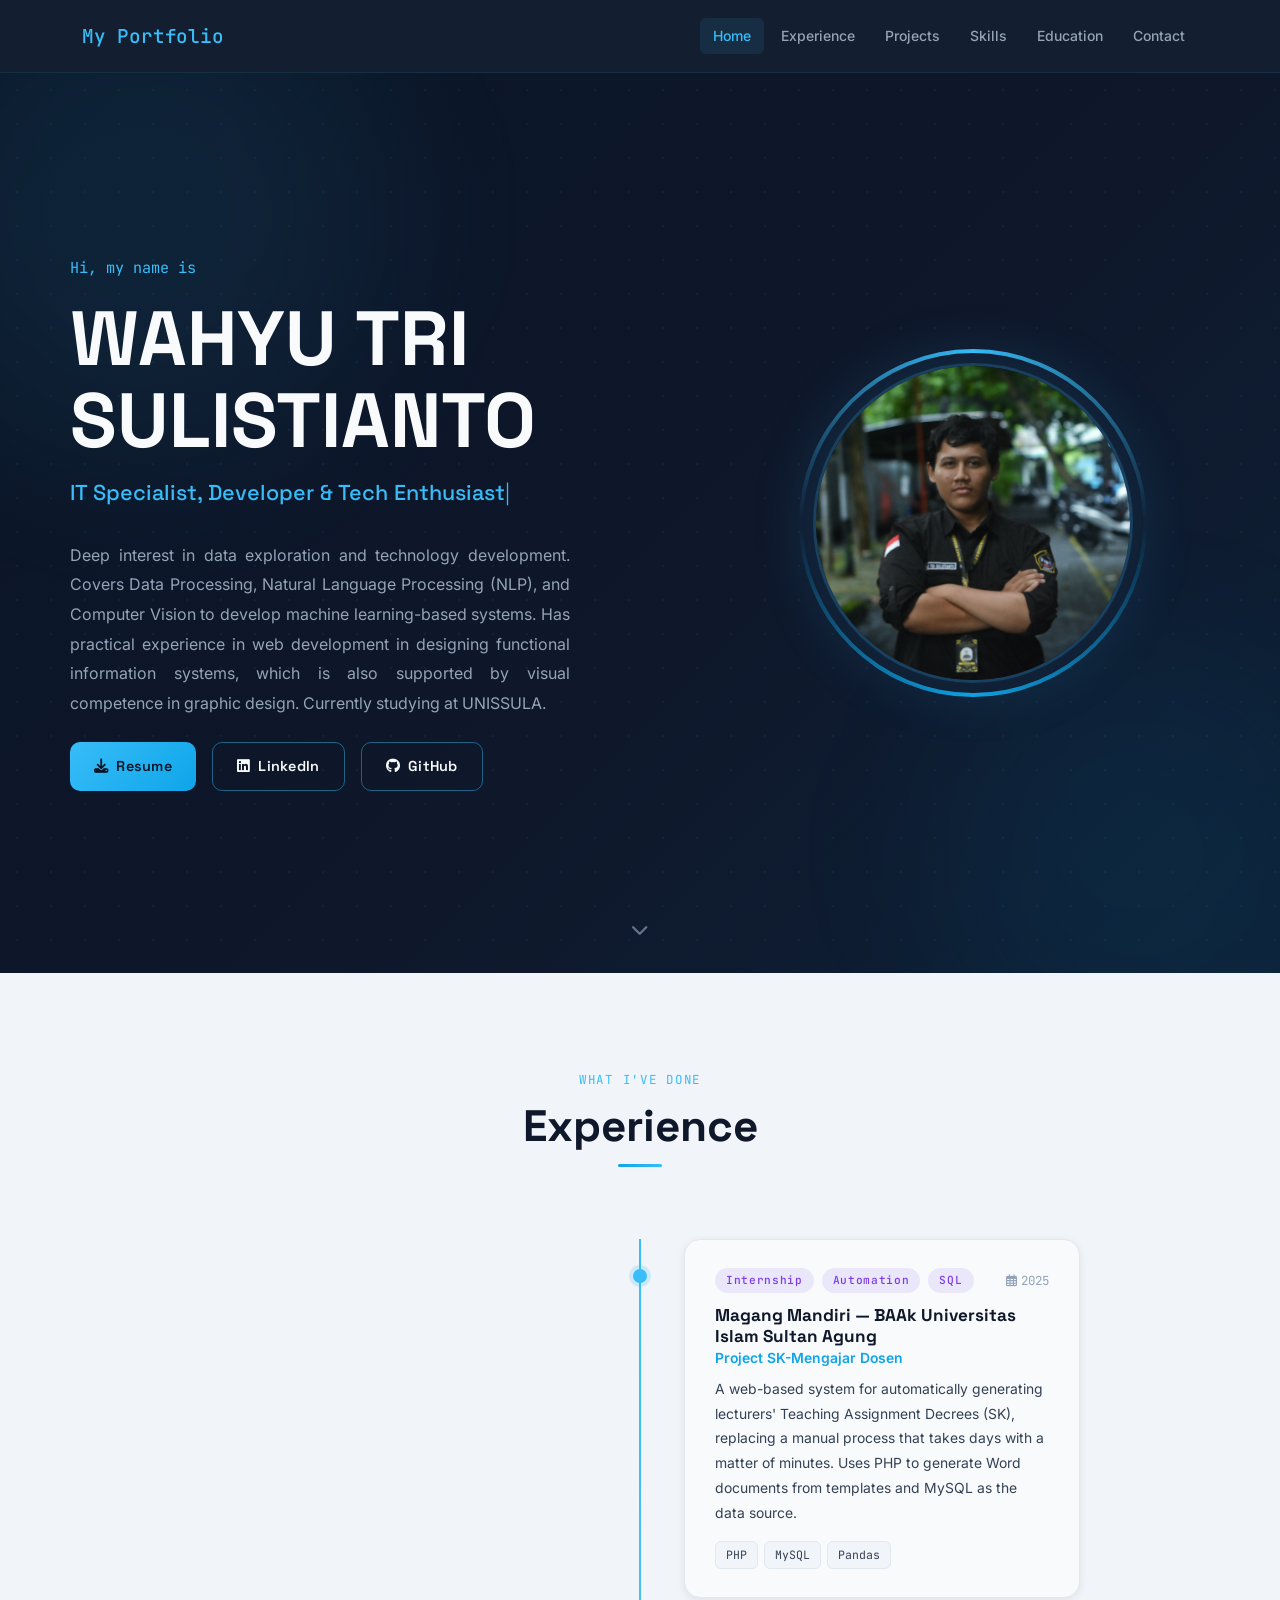
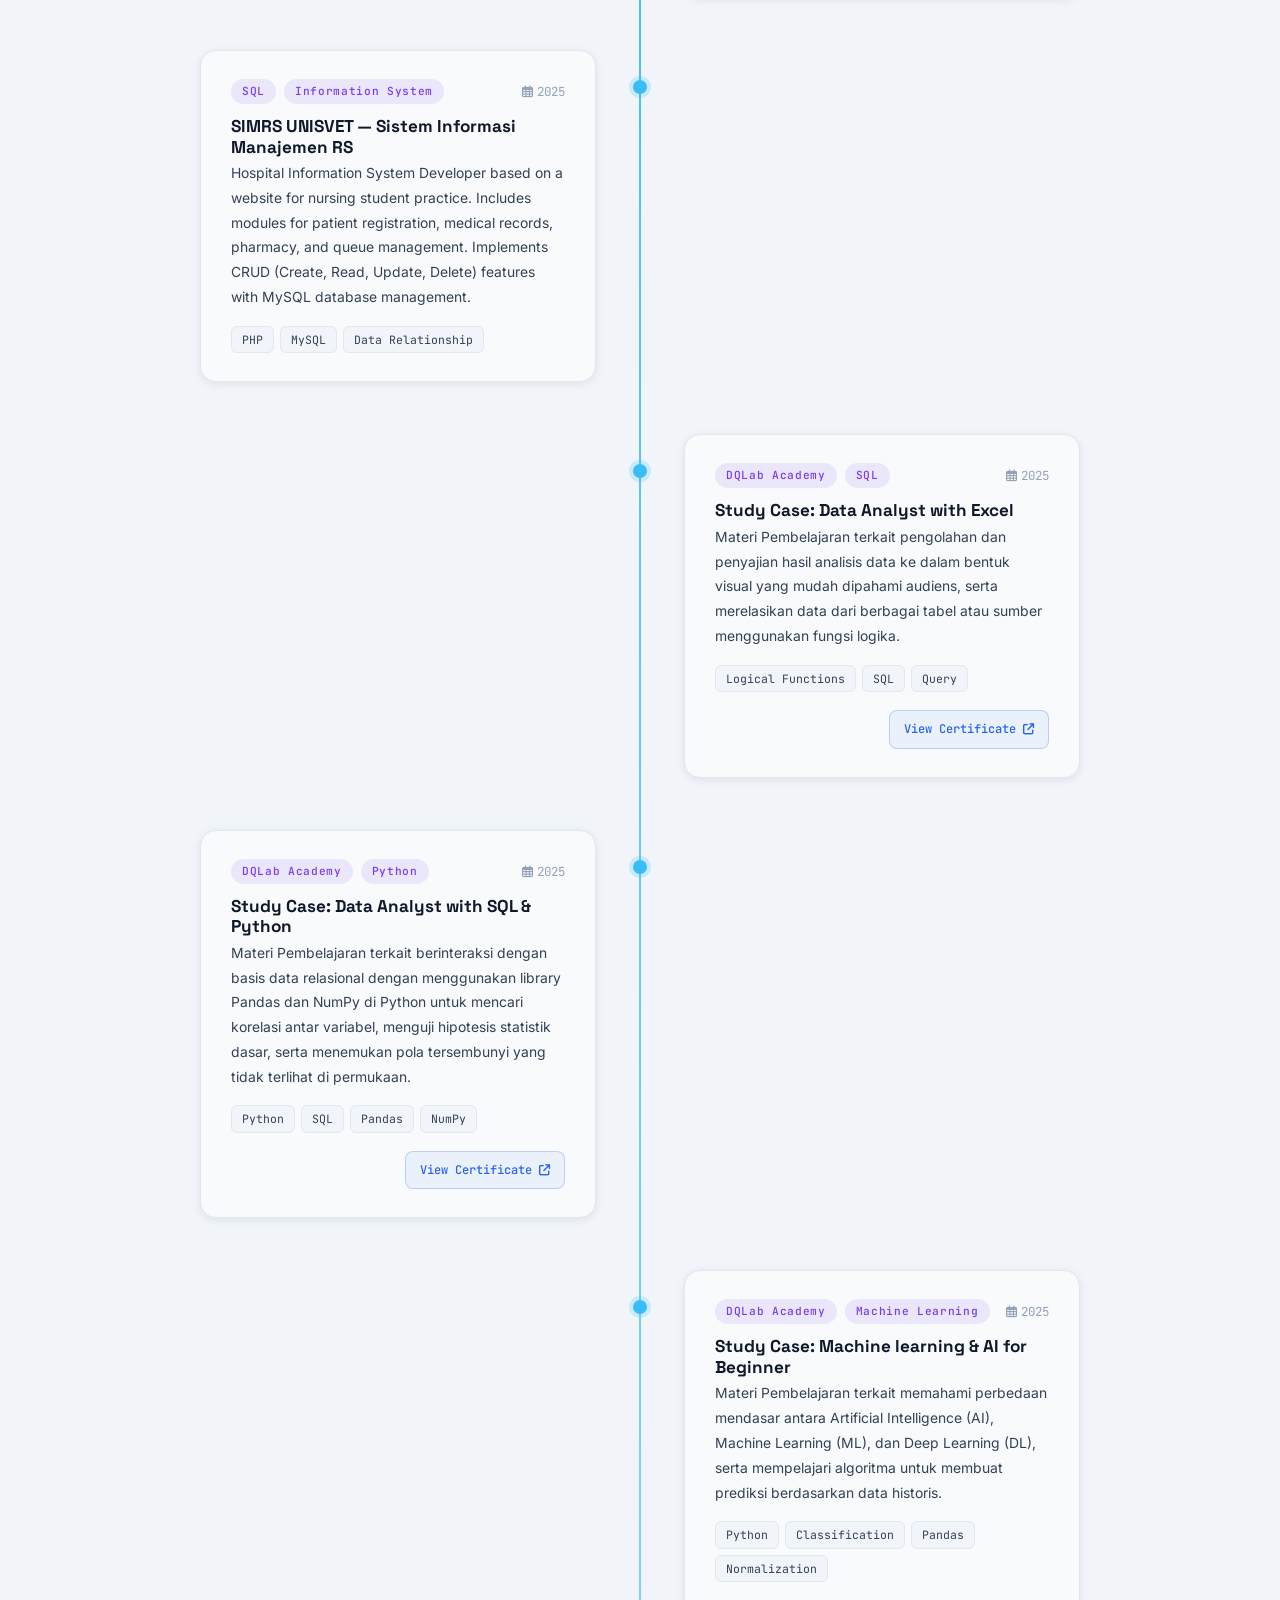
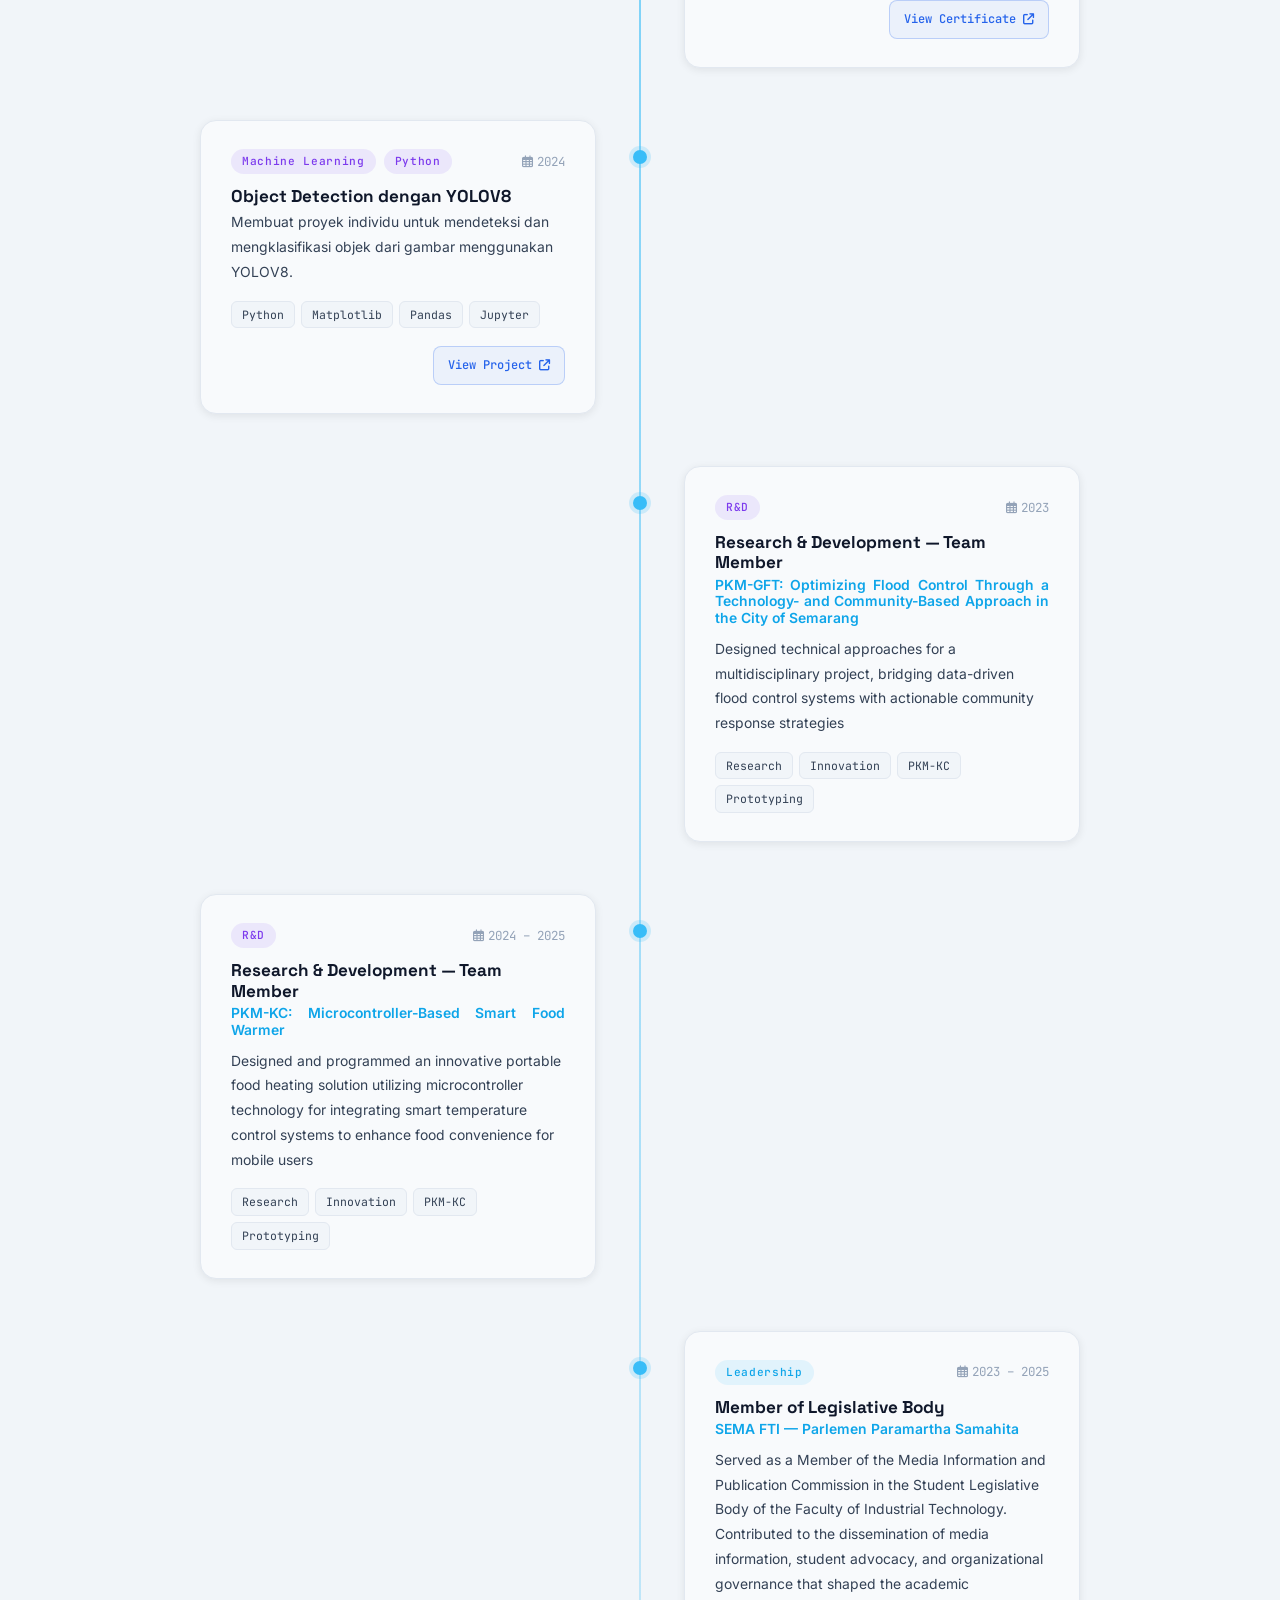
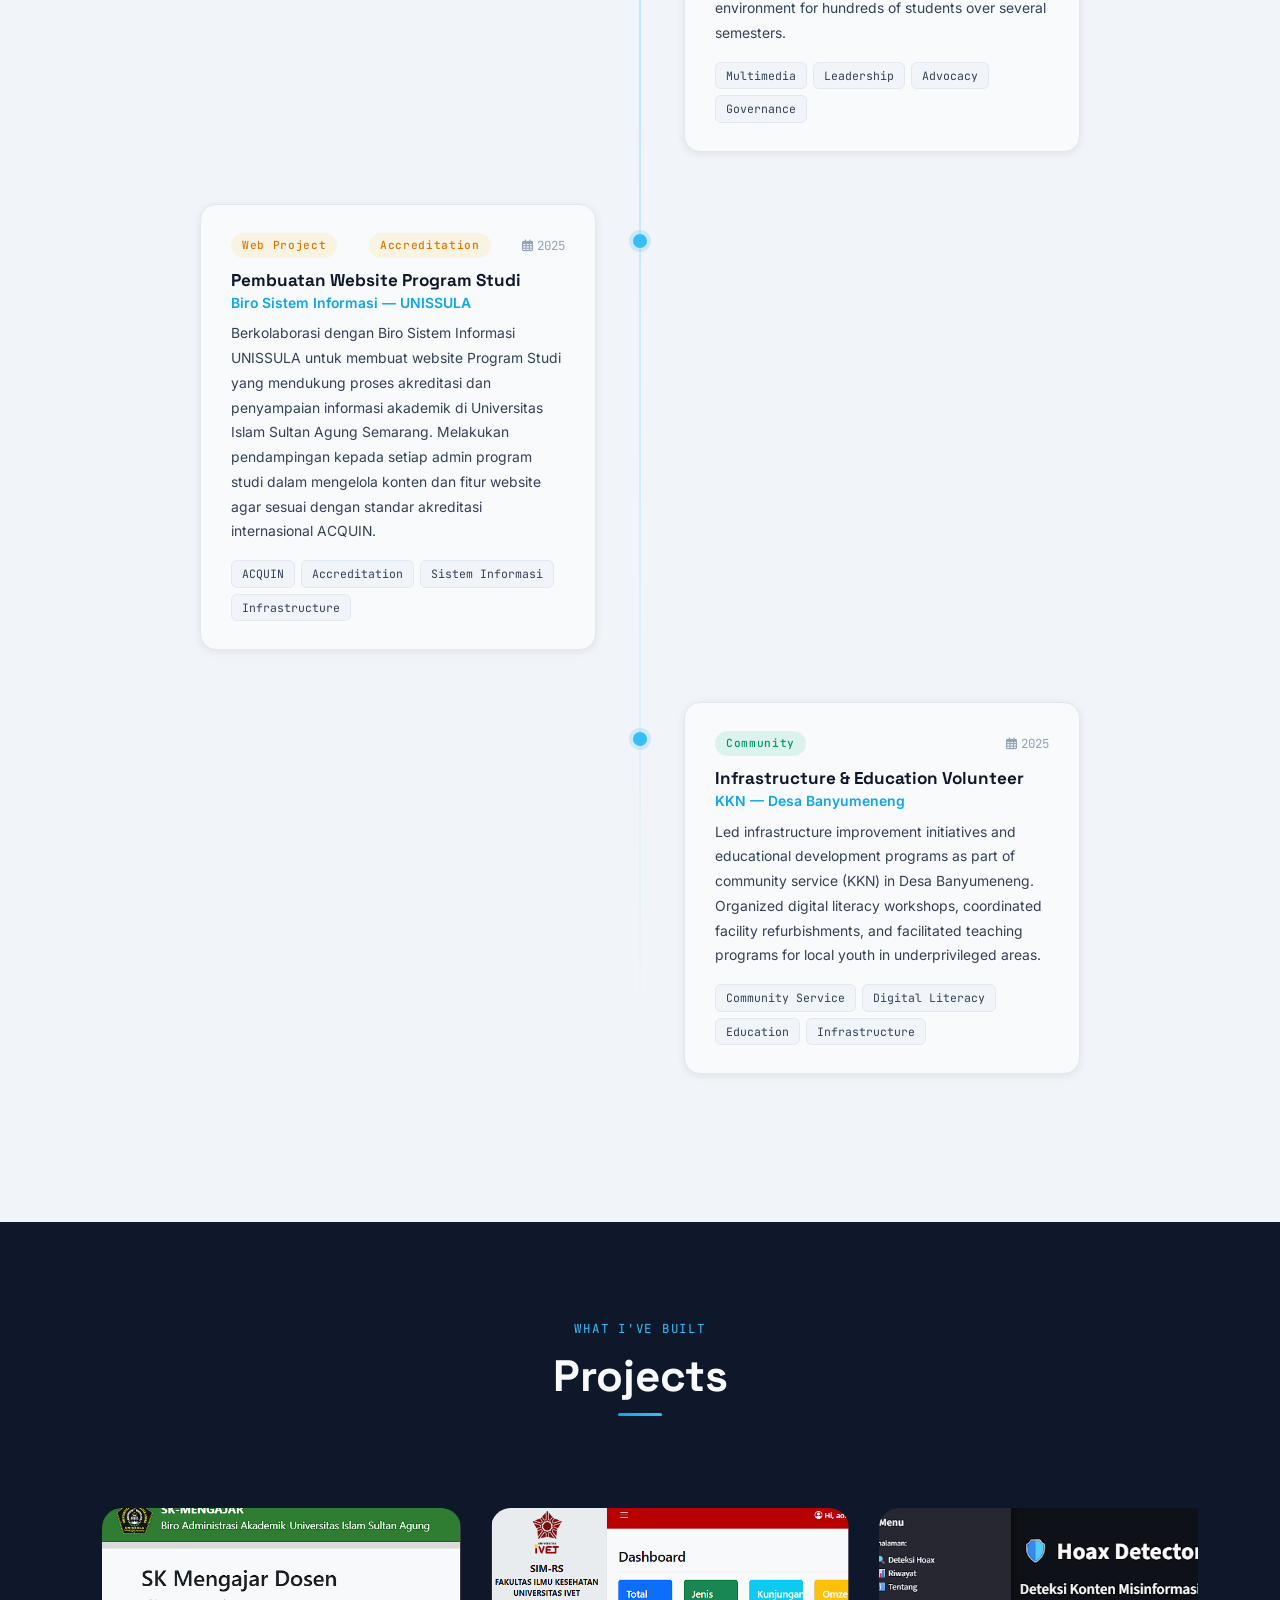
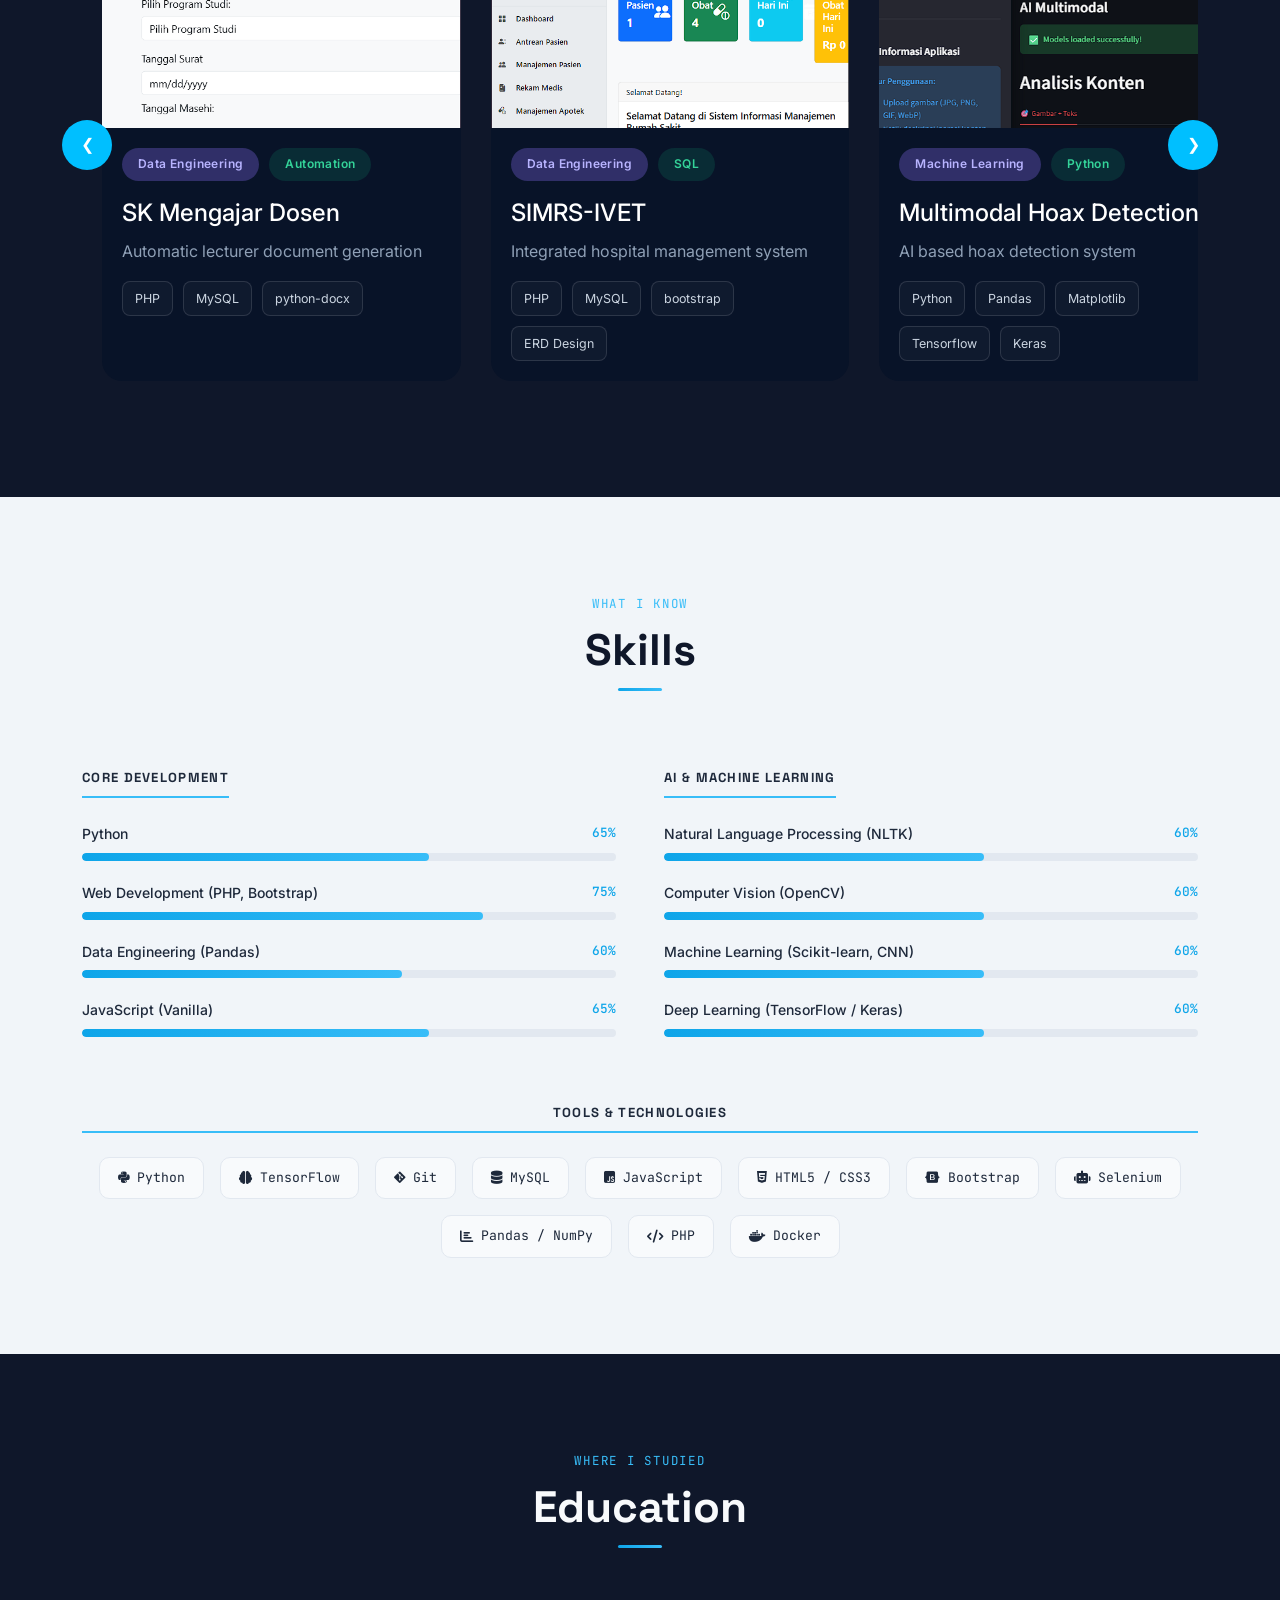
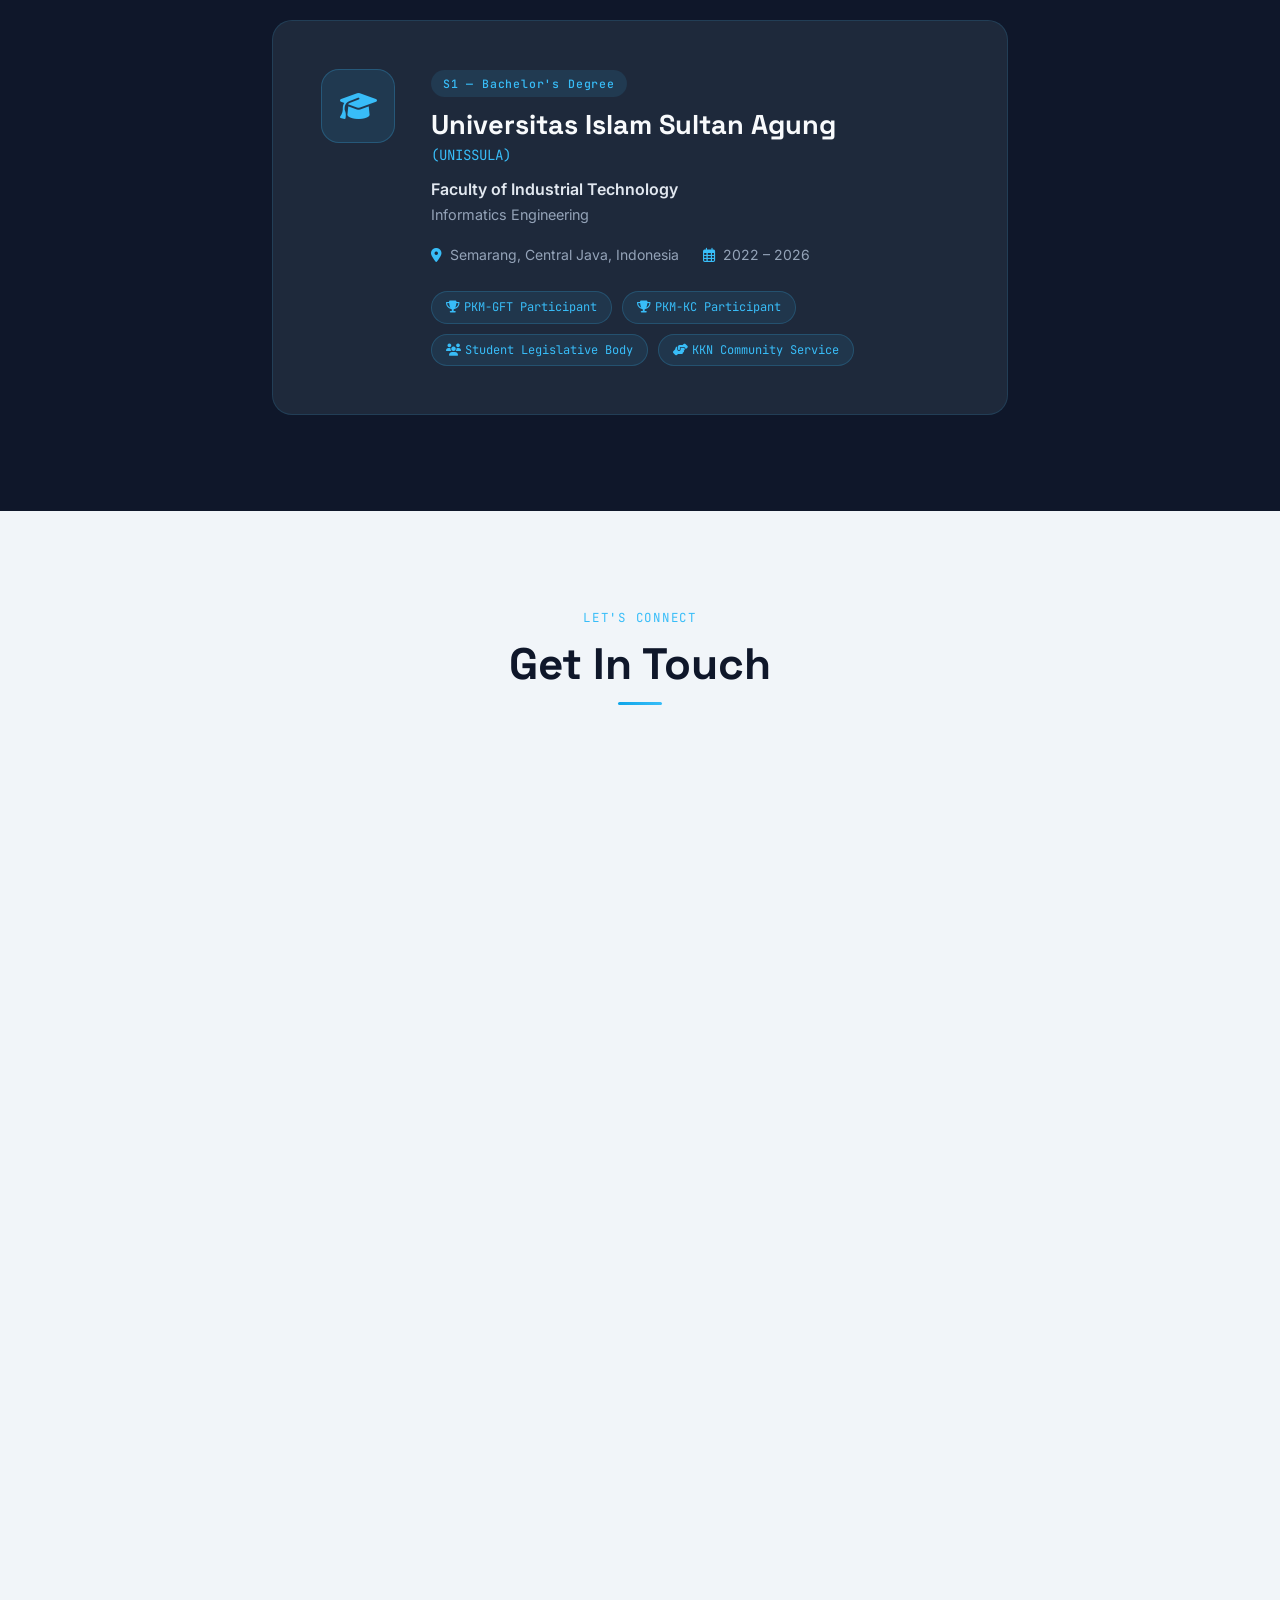
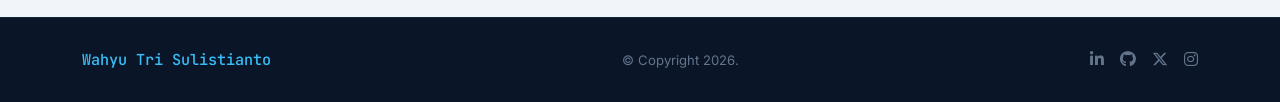
==== commit 6ea51faf: "Perbaikan konten dan css untuk experience" ====
--- a/index.html
+++ b/index.html
@@ -426,14 +426,14 @@
         </div>
       </div>
 
-      <!-- Experience 9: Community Service -->
+      <!-- Experience 9: Project -->
       <div class="timeline-item" role="listitem">
         <div class="timeline-dot" aria-hidden="true"></div>
         <div class="timeline-content">
           <article class="timeline-card reveal">
             <div class="timeline-header">
-              <span class="timeline-badge badge-community">Web Project</span>
-              <span class="timeline-badge badge-community">Accreditation</span>
+              <span class="timeline-badge badge-accreditation">Web Project</span>
+              <span class="timeline-badge badge-accreditation">Accreditation</span>
               <span class="timeline-date">
                 <i class="far fa-calendar-alt me-1" aria-hidden="true"></i>2025
               </span>
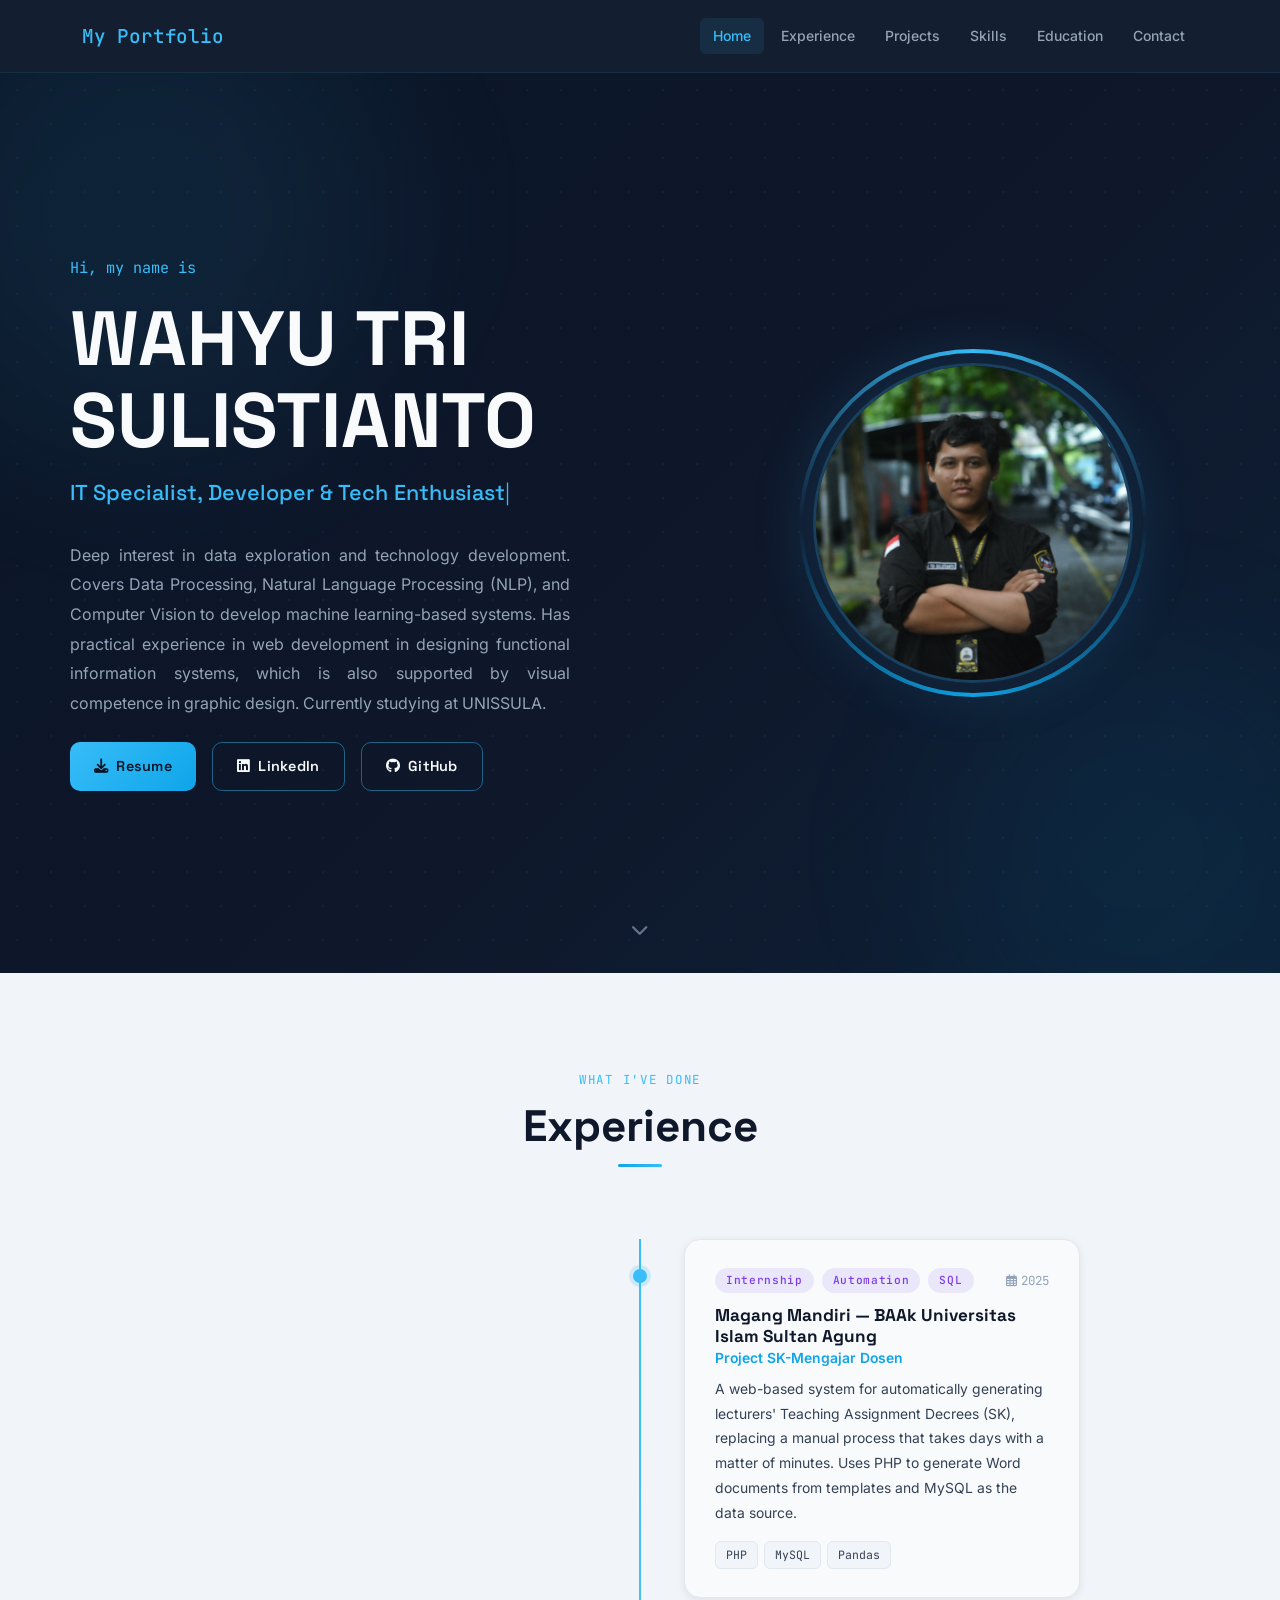
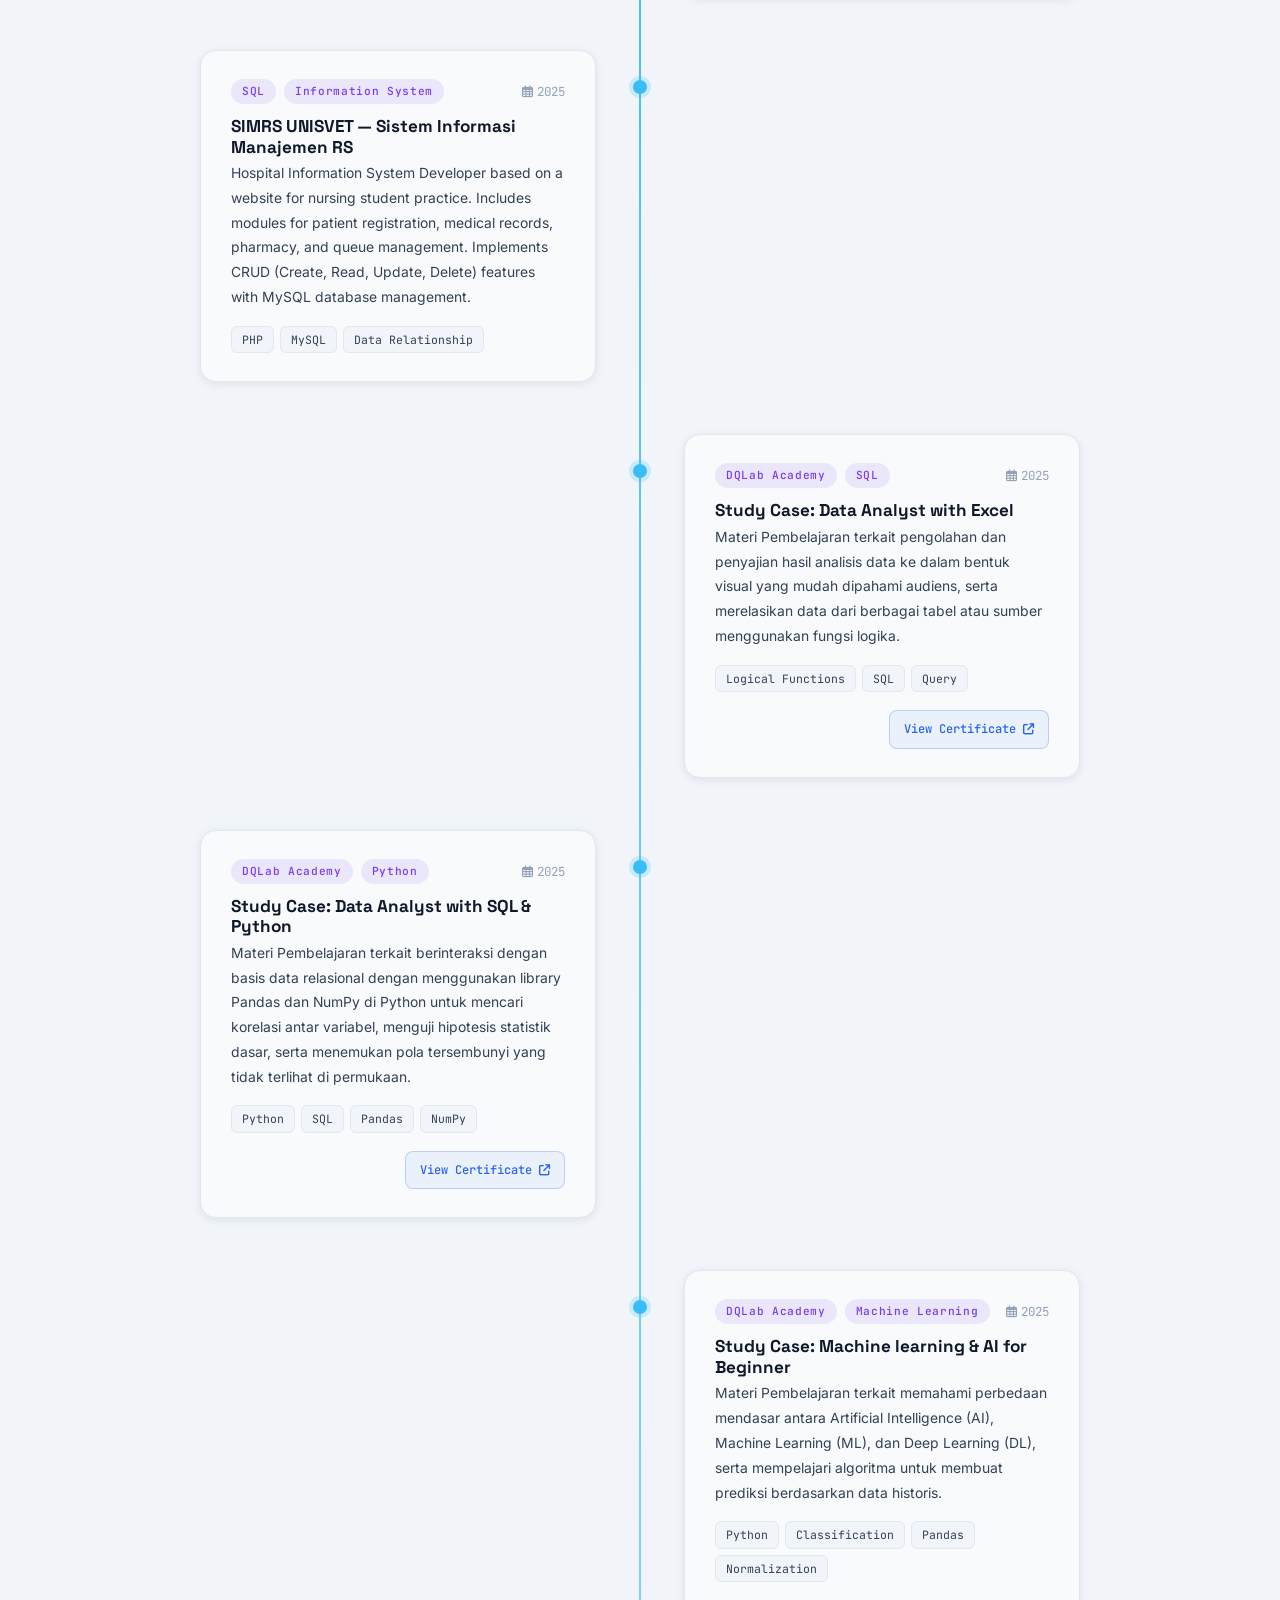
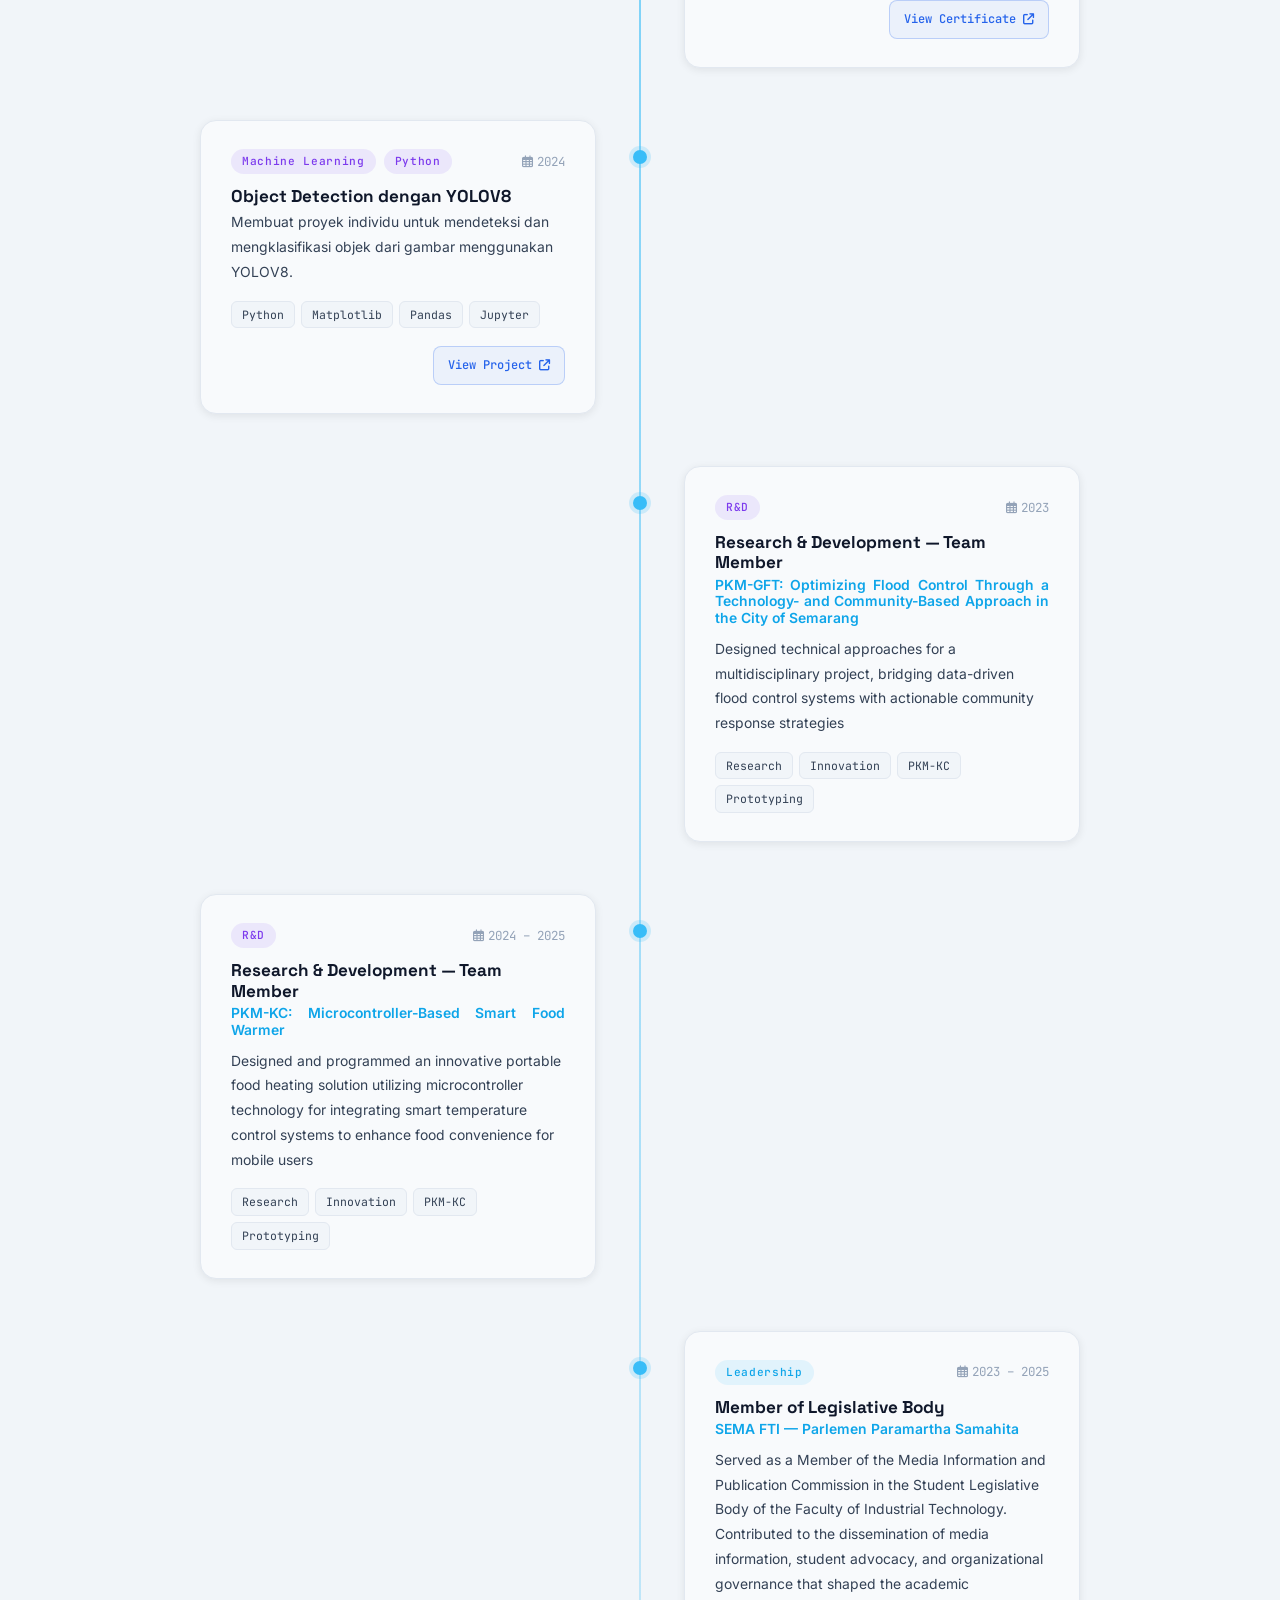
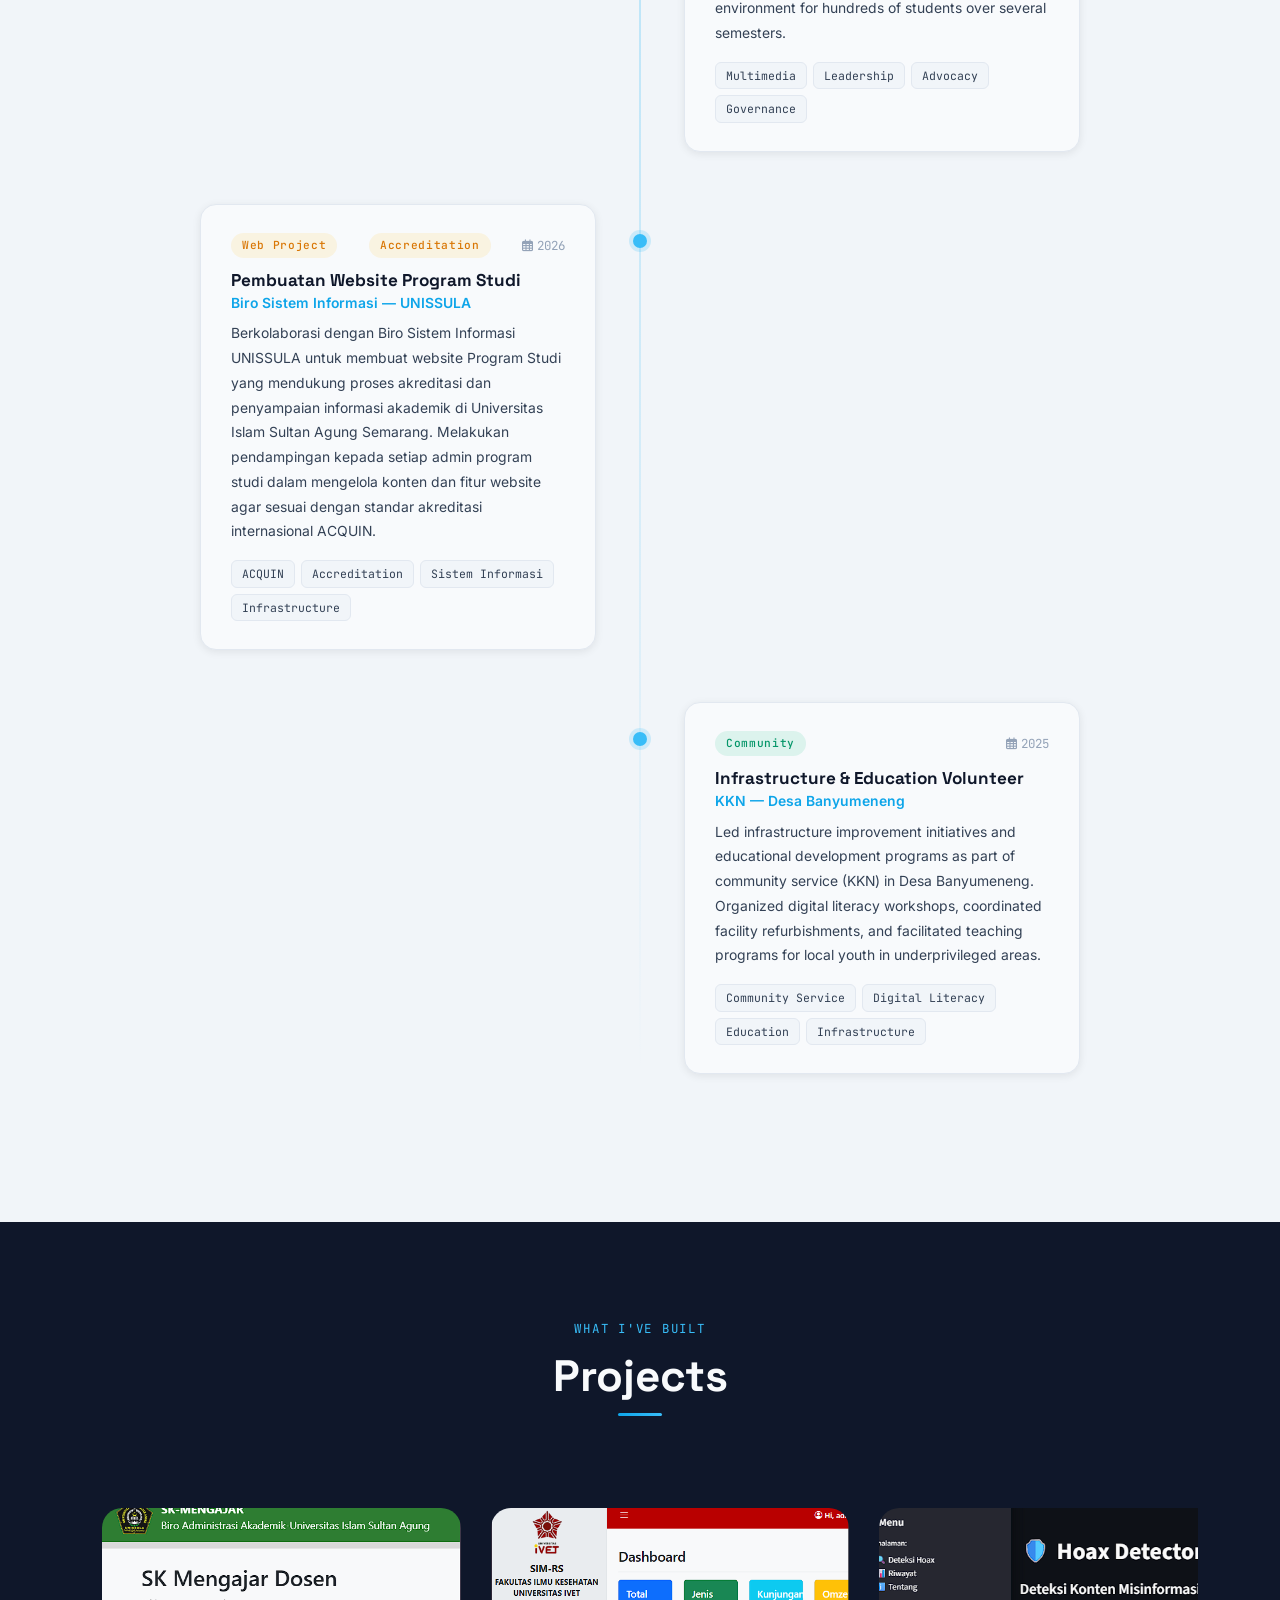
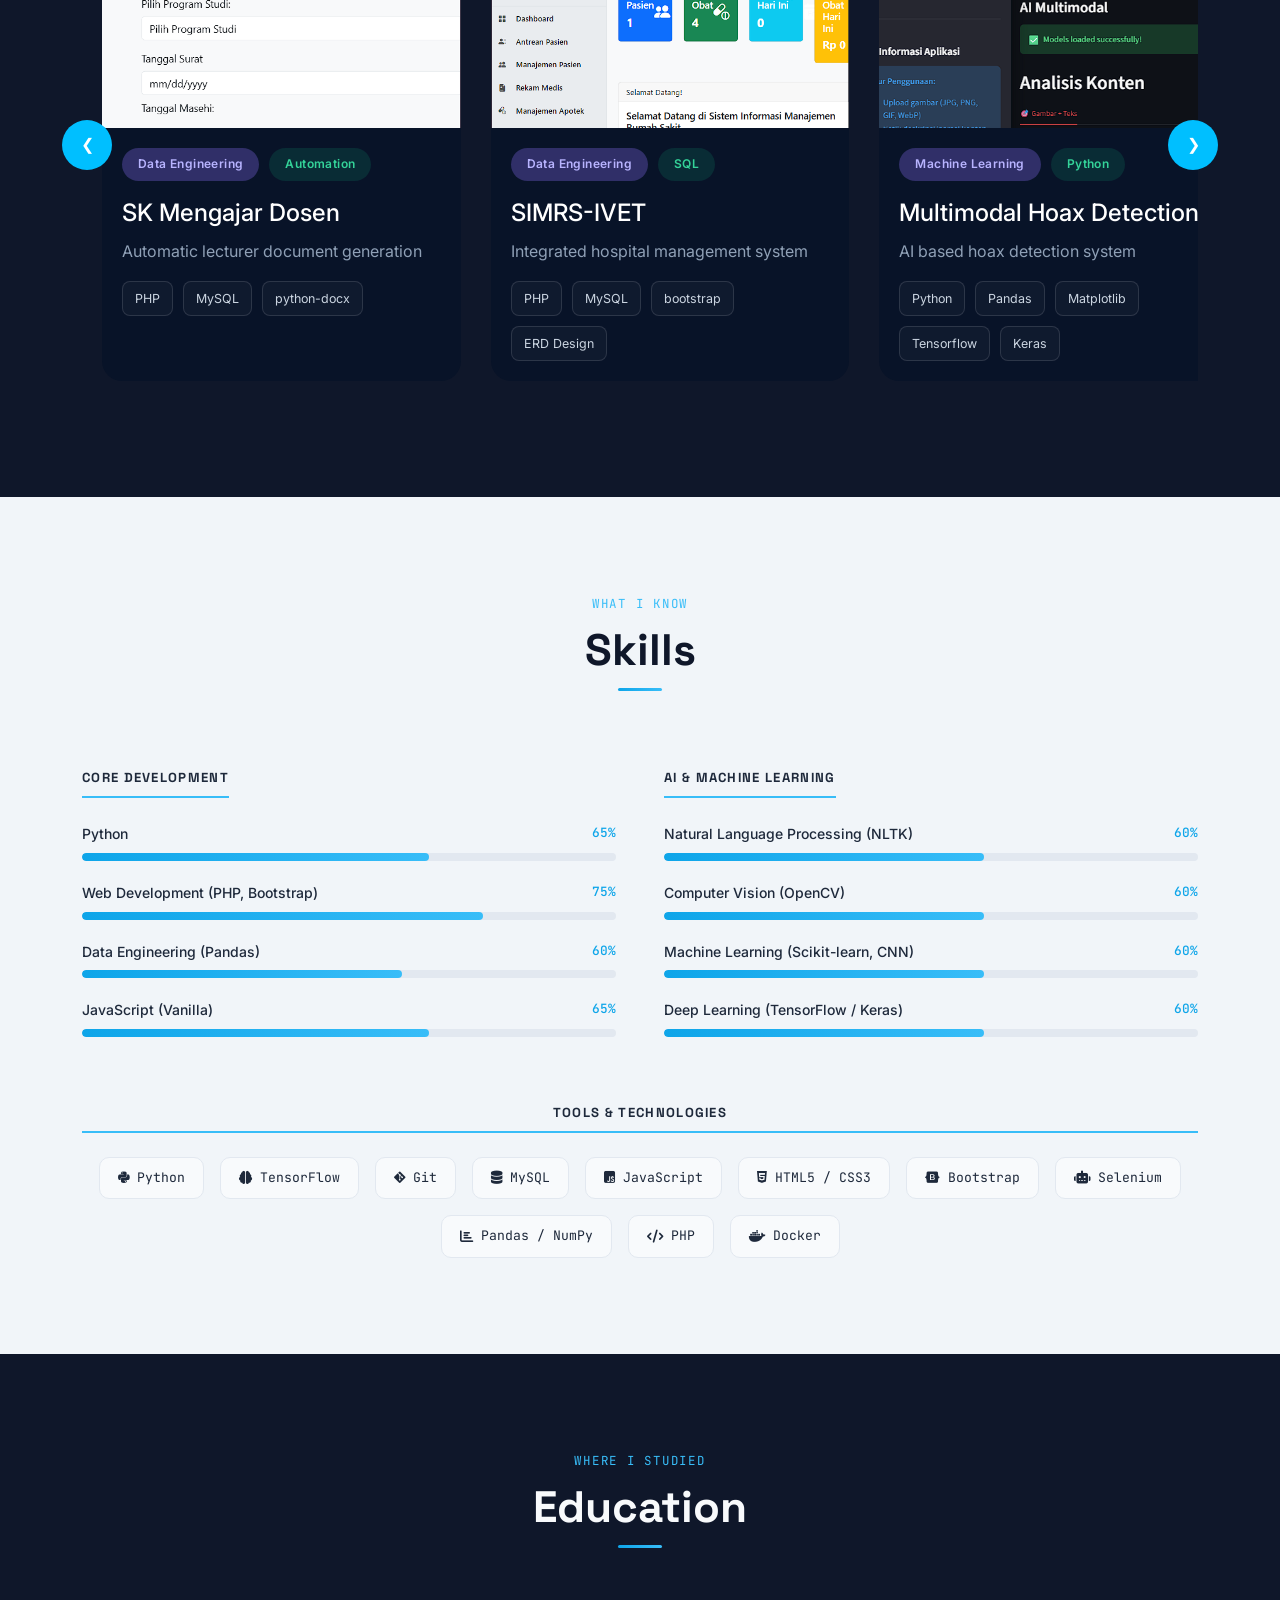
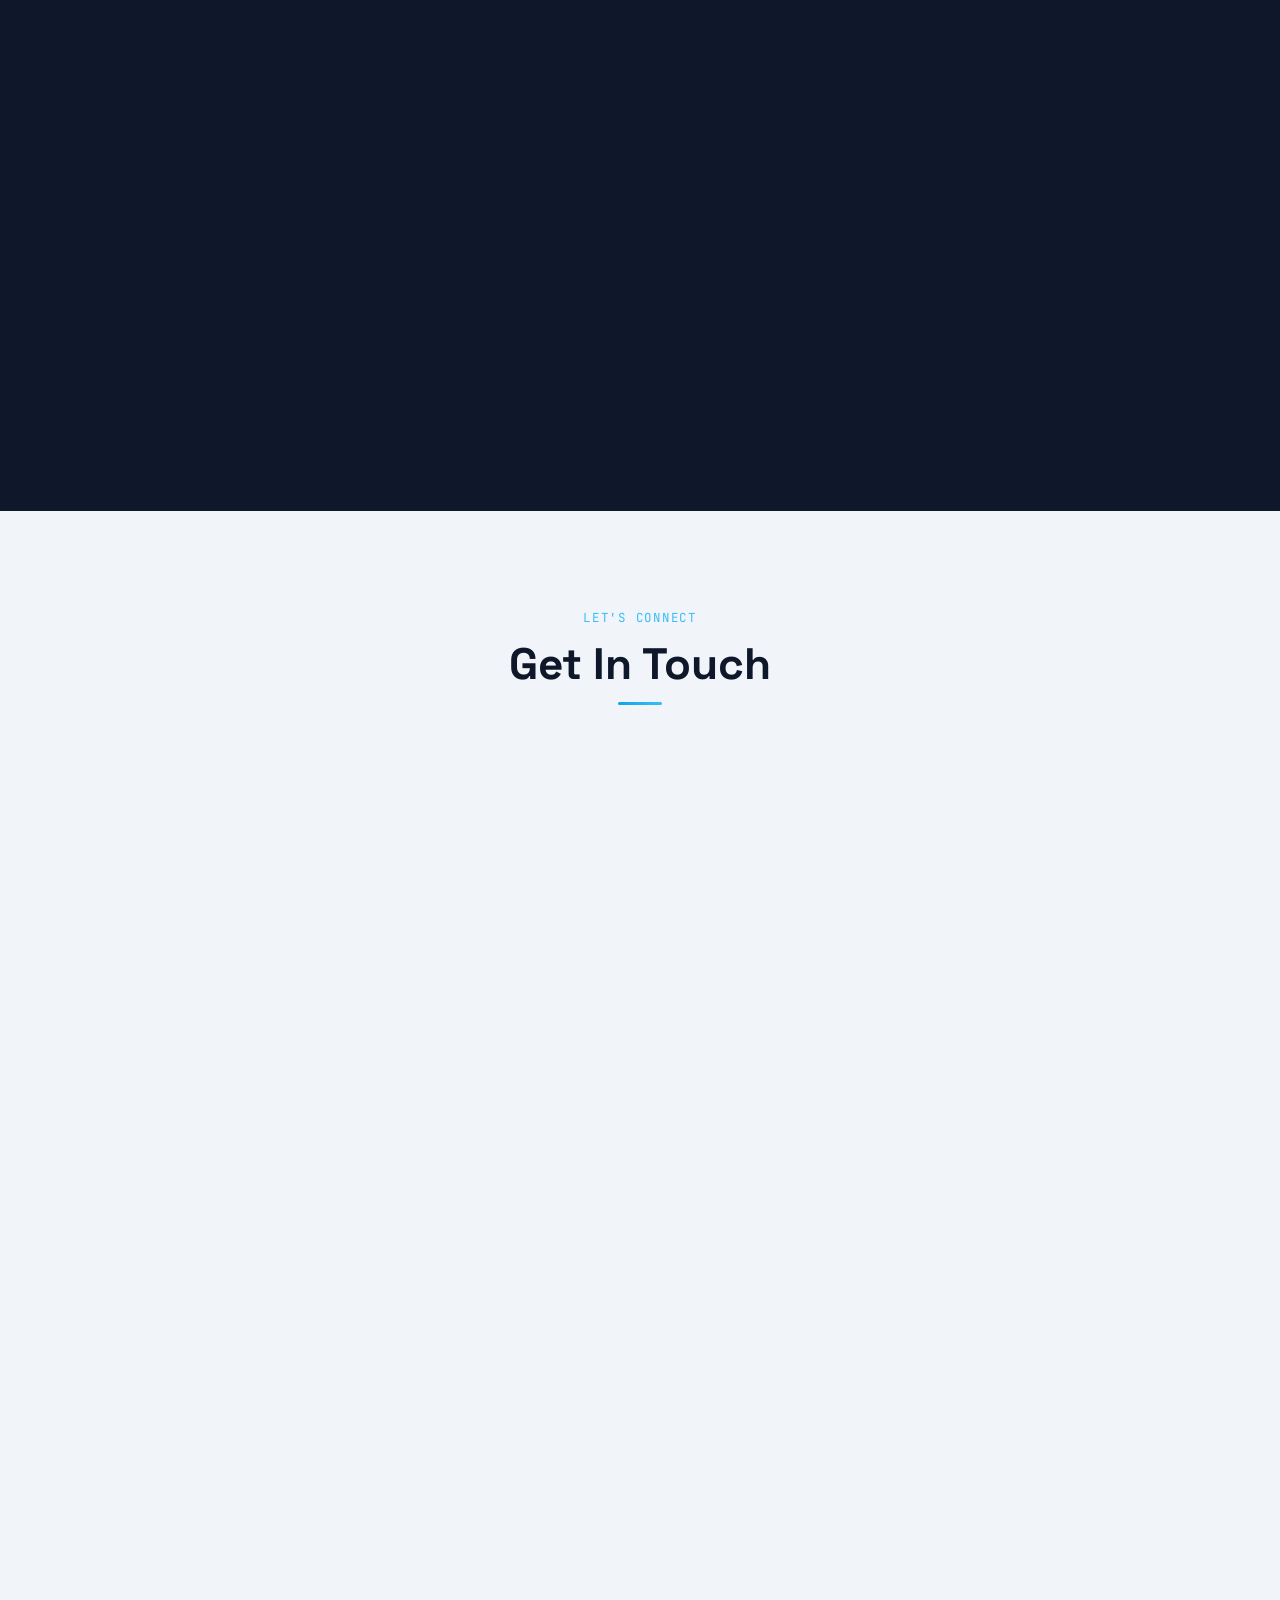
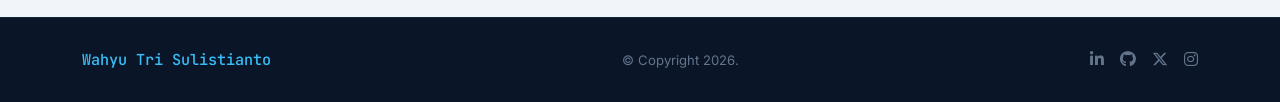
==== commit 1ac160b9: "tahun 2025 to 2026" ====
--- a/index.html
+++ b/index.html
@@ -435,7 +435,7 @@
               <span class="timeline-badge badge-accreditation">Web Project</span>
               <span class="timeline-badge badge-accreditation">Accreditation</span>
               <span class="timeline-date">
-                <i class="far fa-calendar-alt me-1" aria-hidden="true"></i>2025
+                <i class="far fa-calendar-alt me-1" aria-hidden="true"></i>2026
               </span>
             </div>
             <h3 class="timeline-role">Pembuatan Website Program Studi</h3>
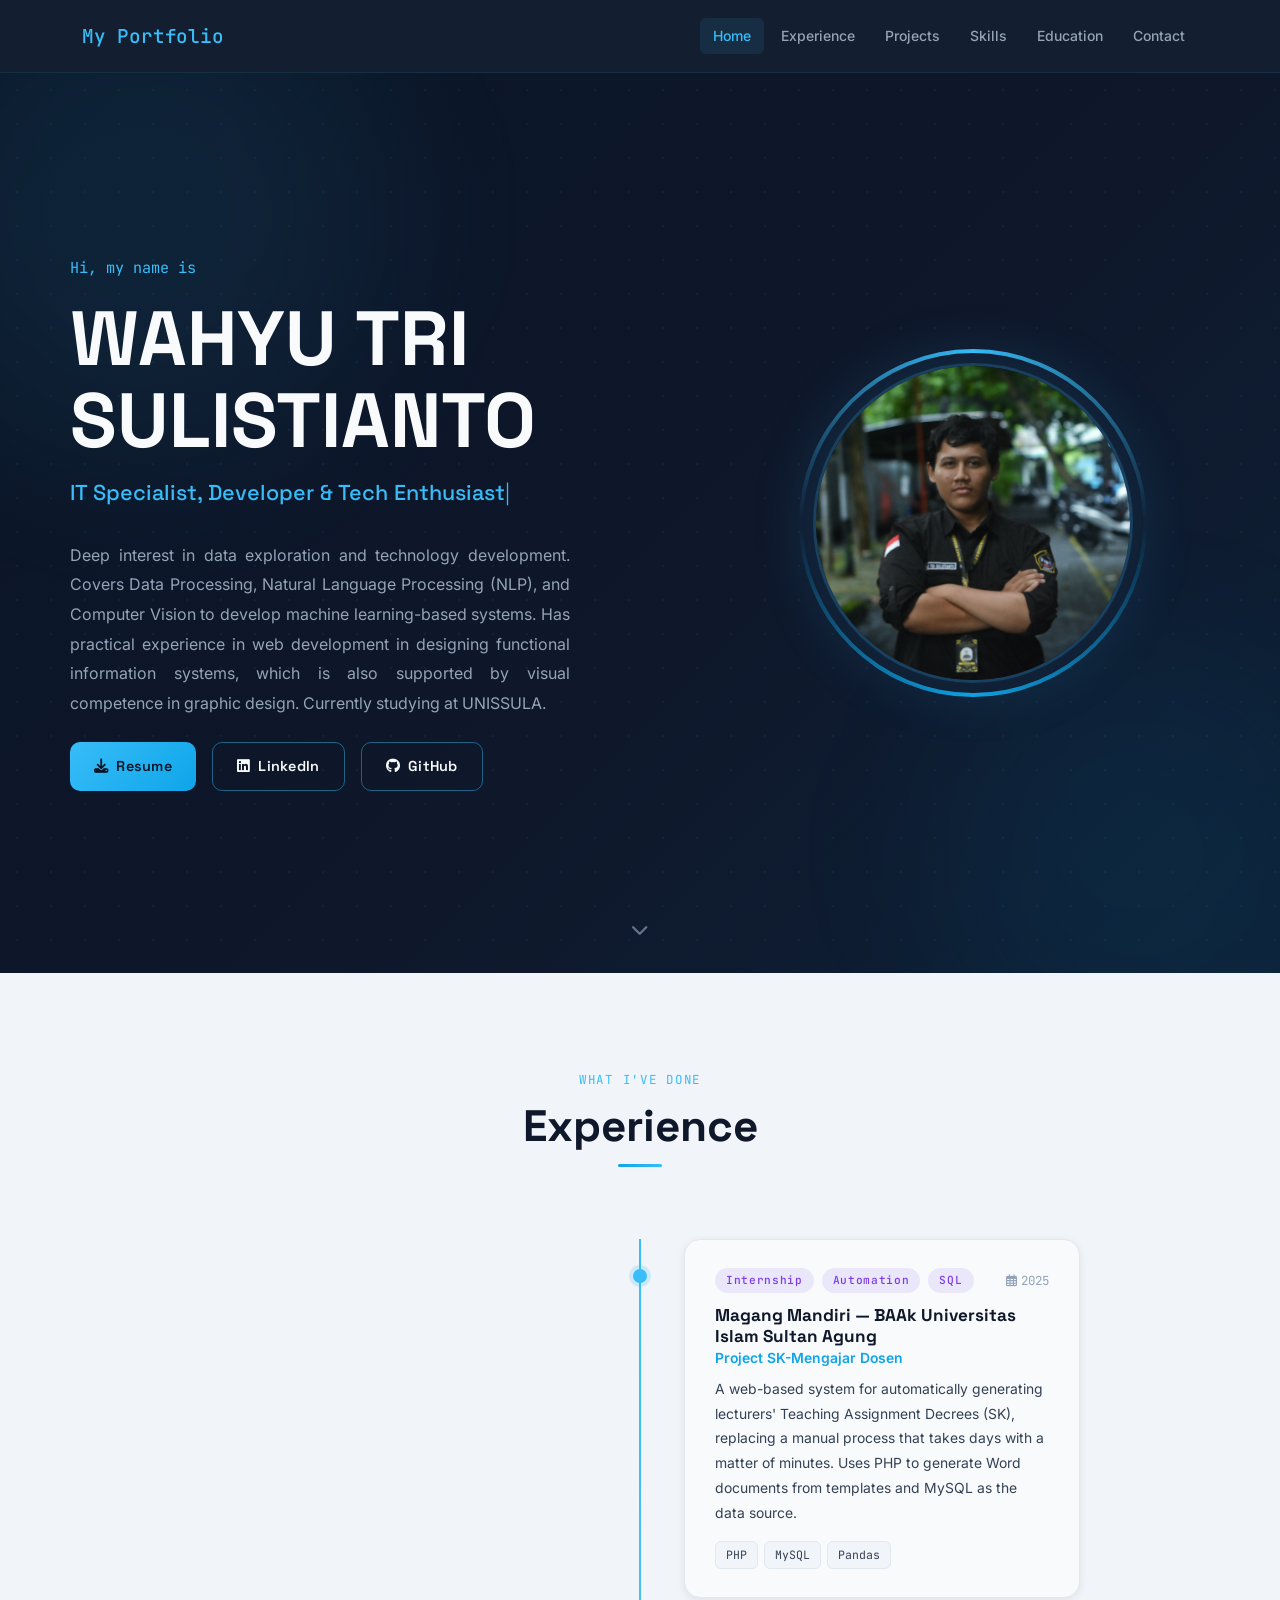
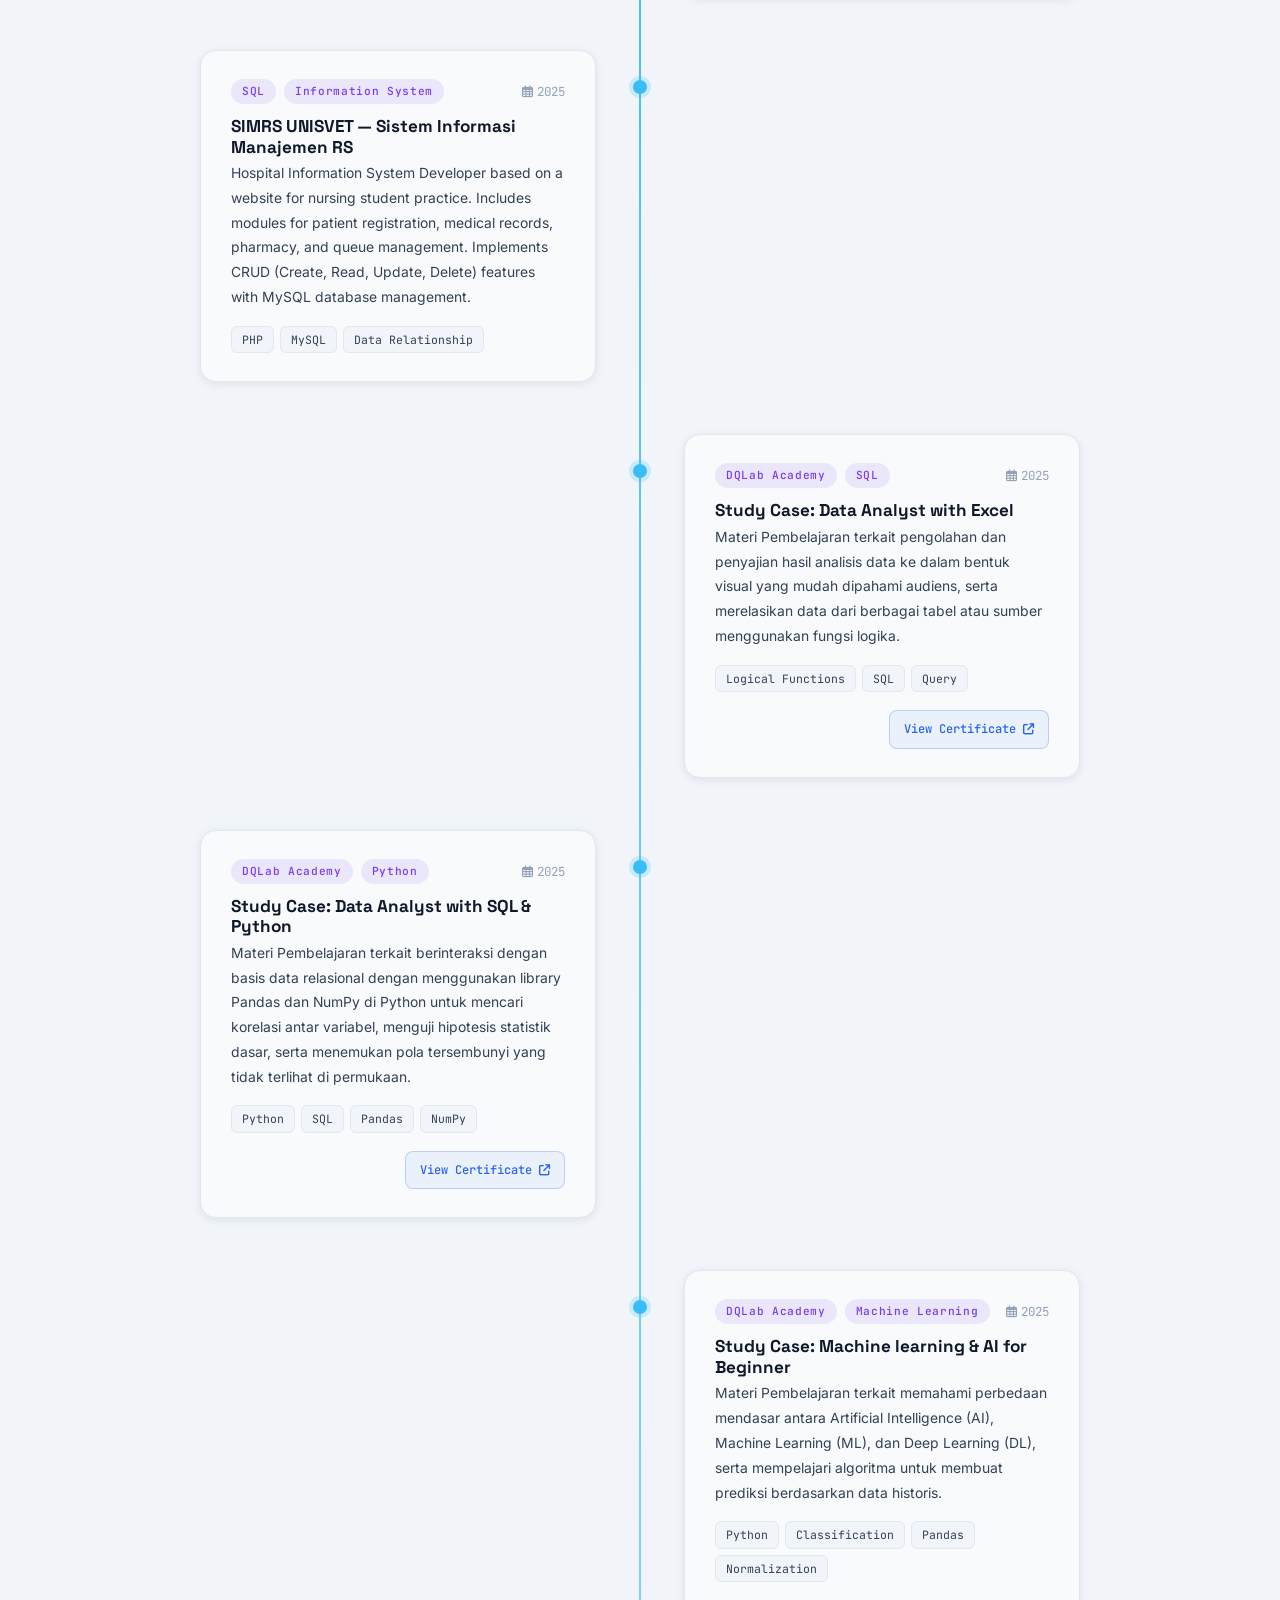
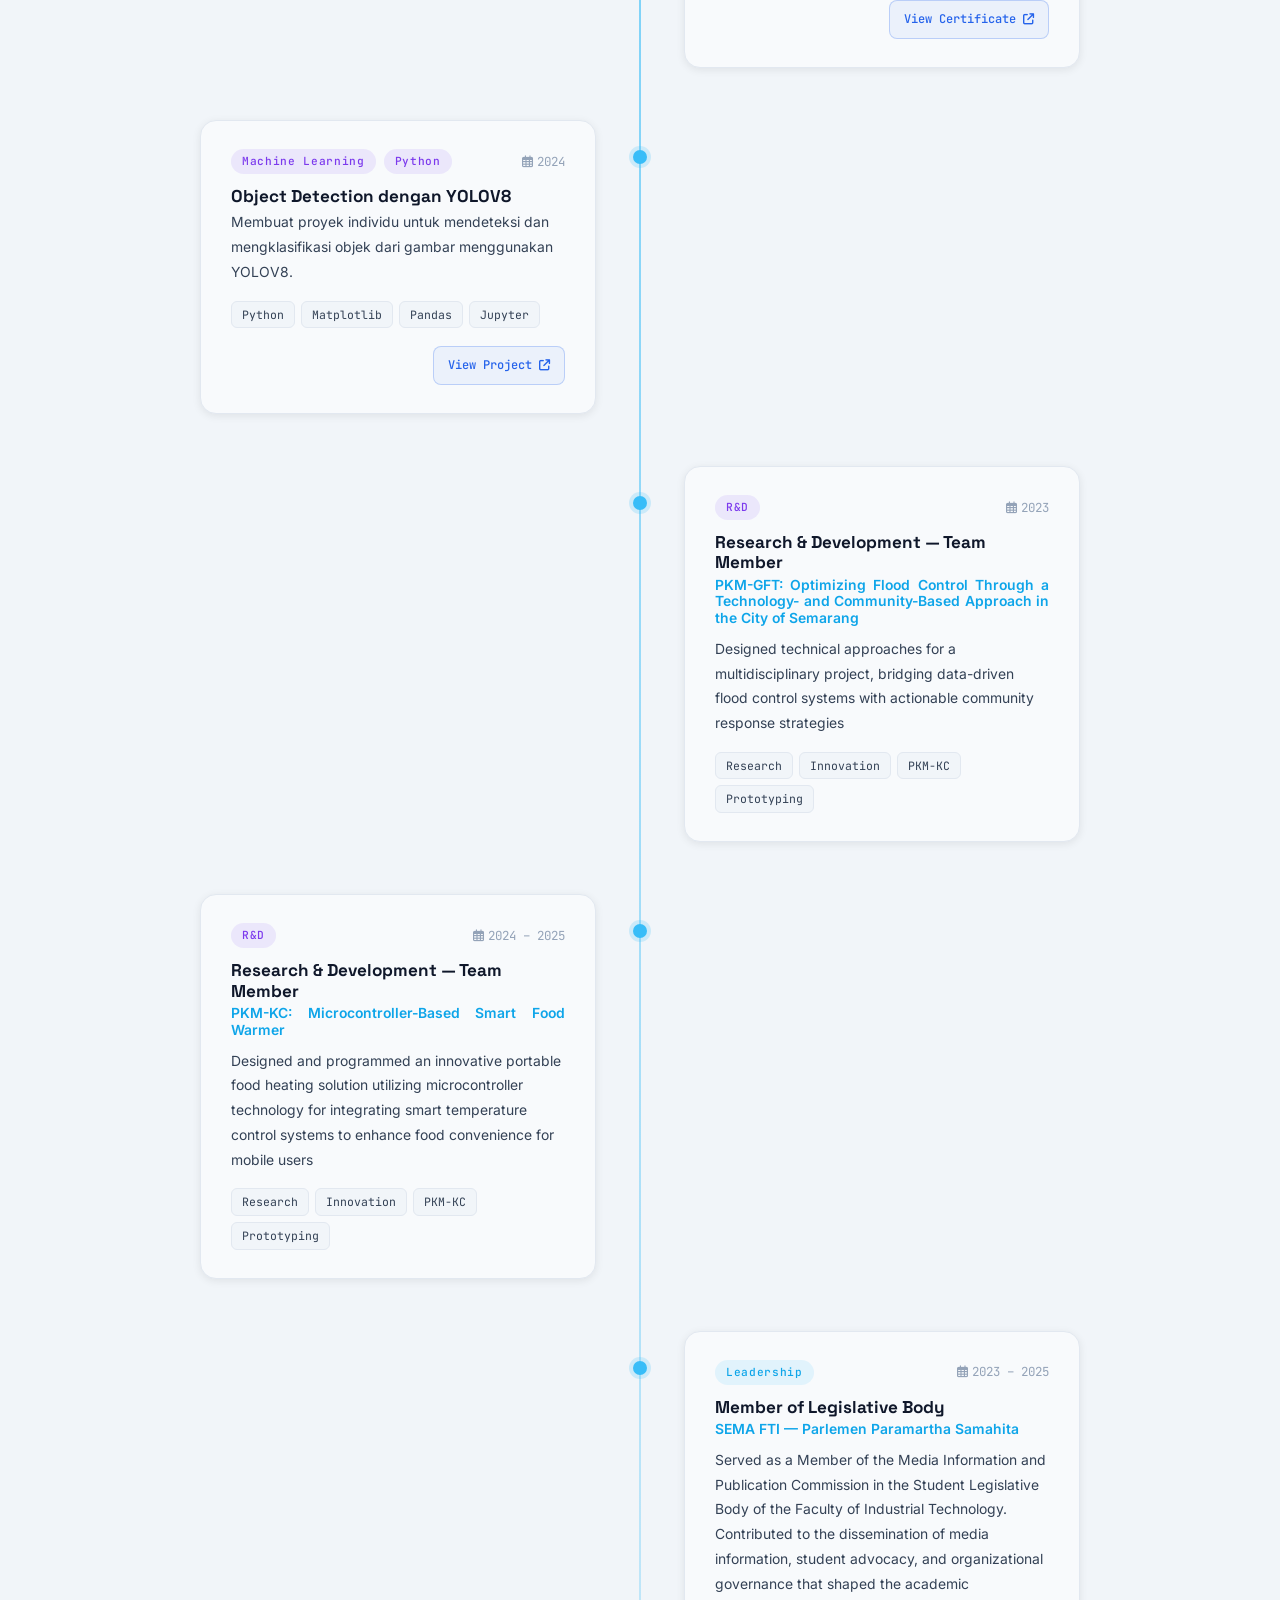
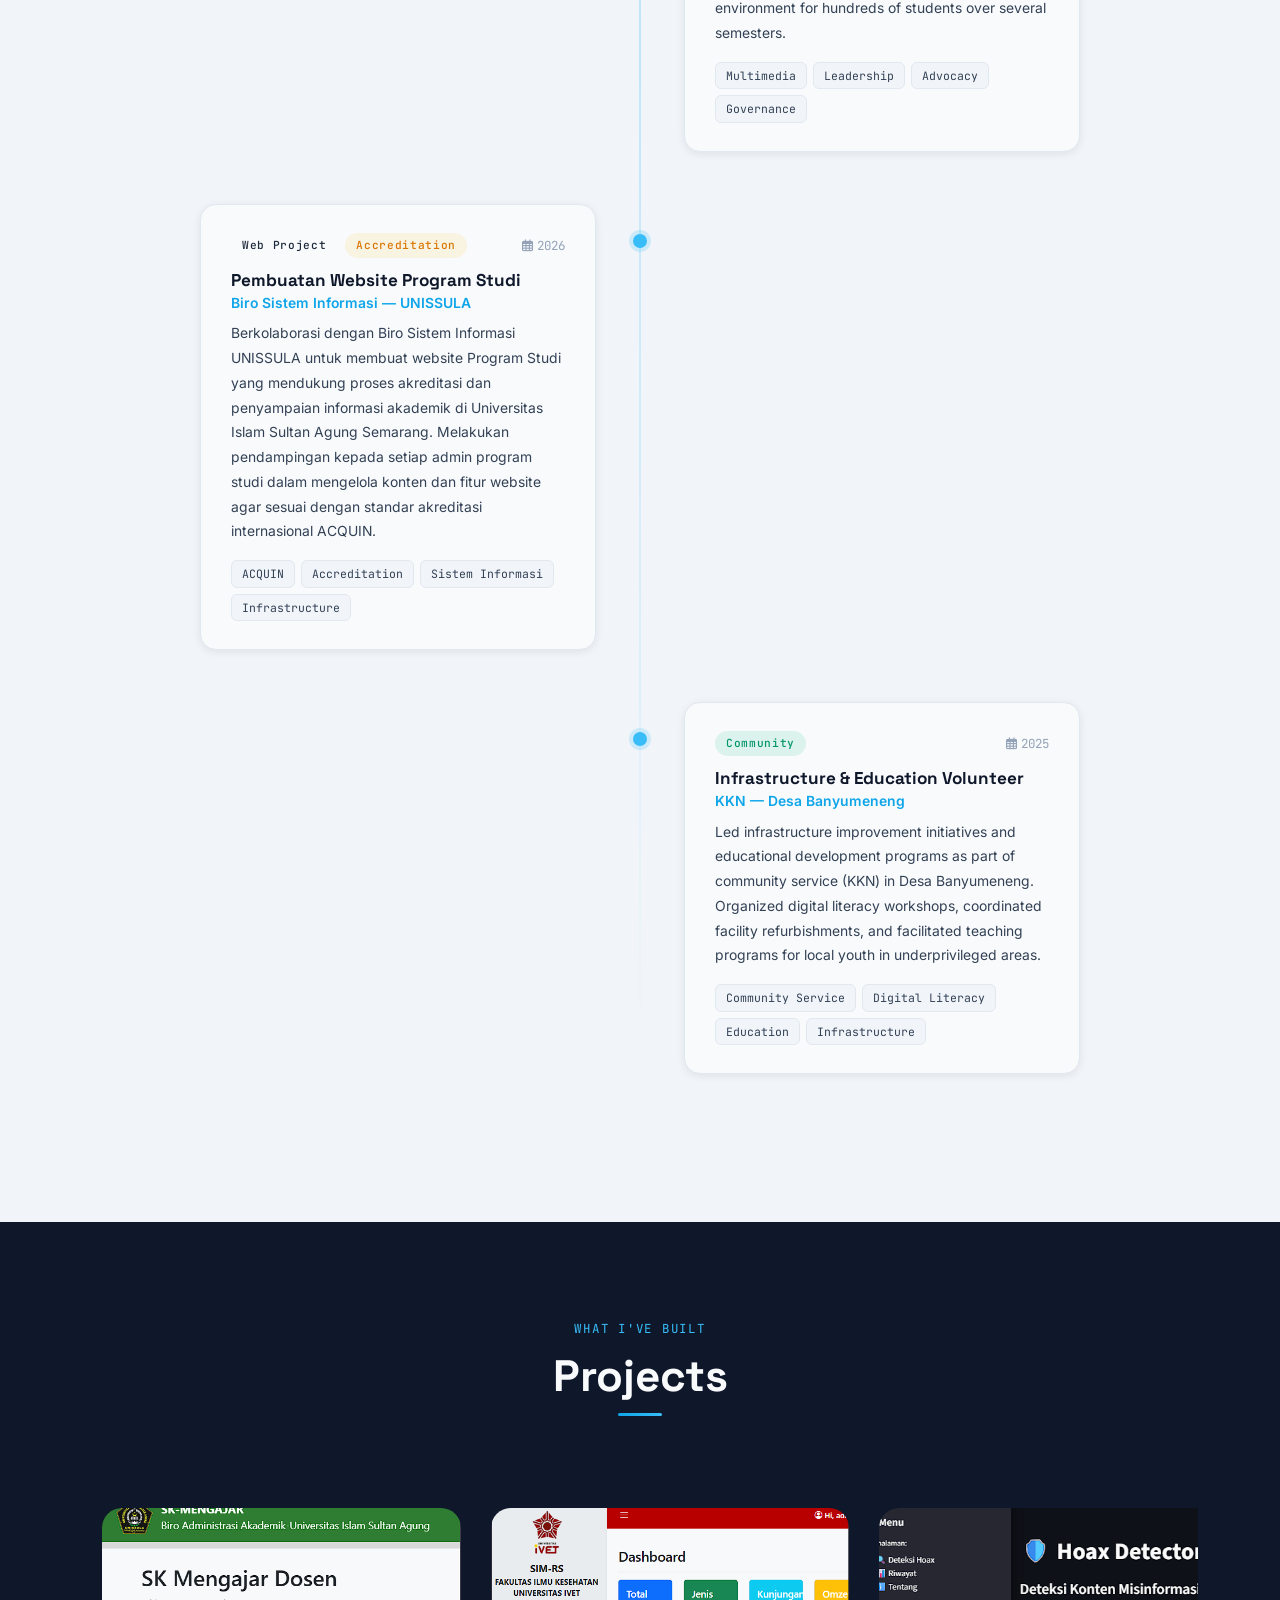
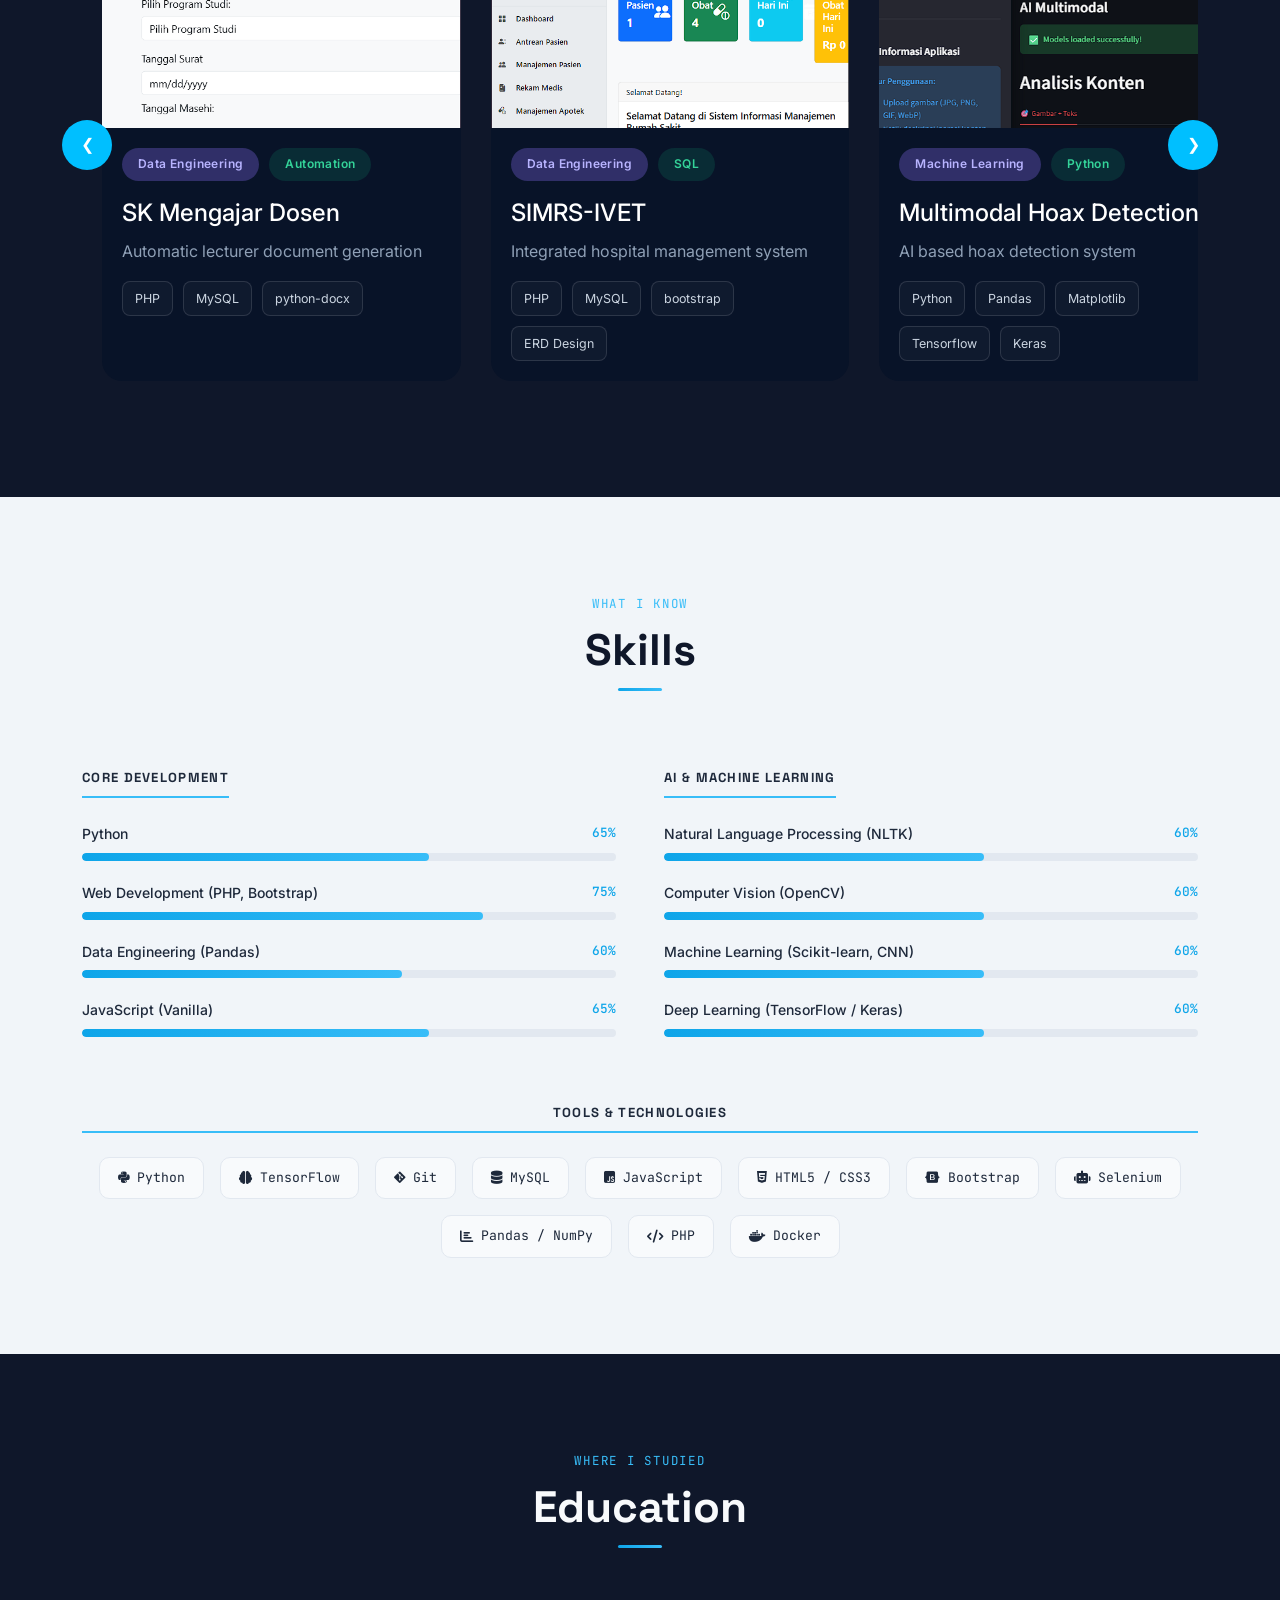
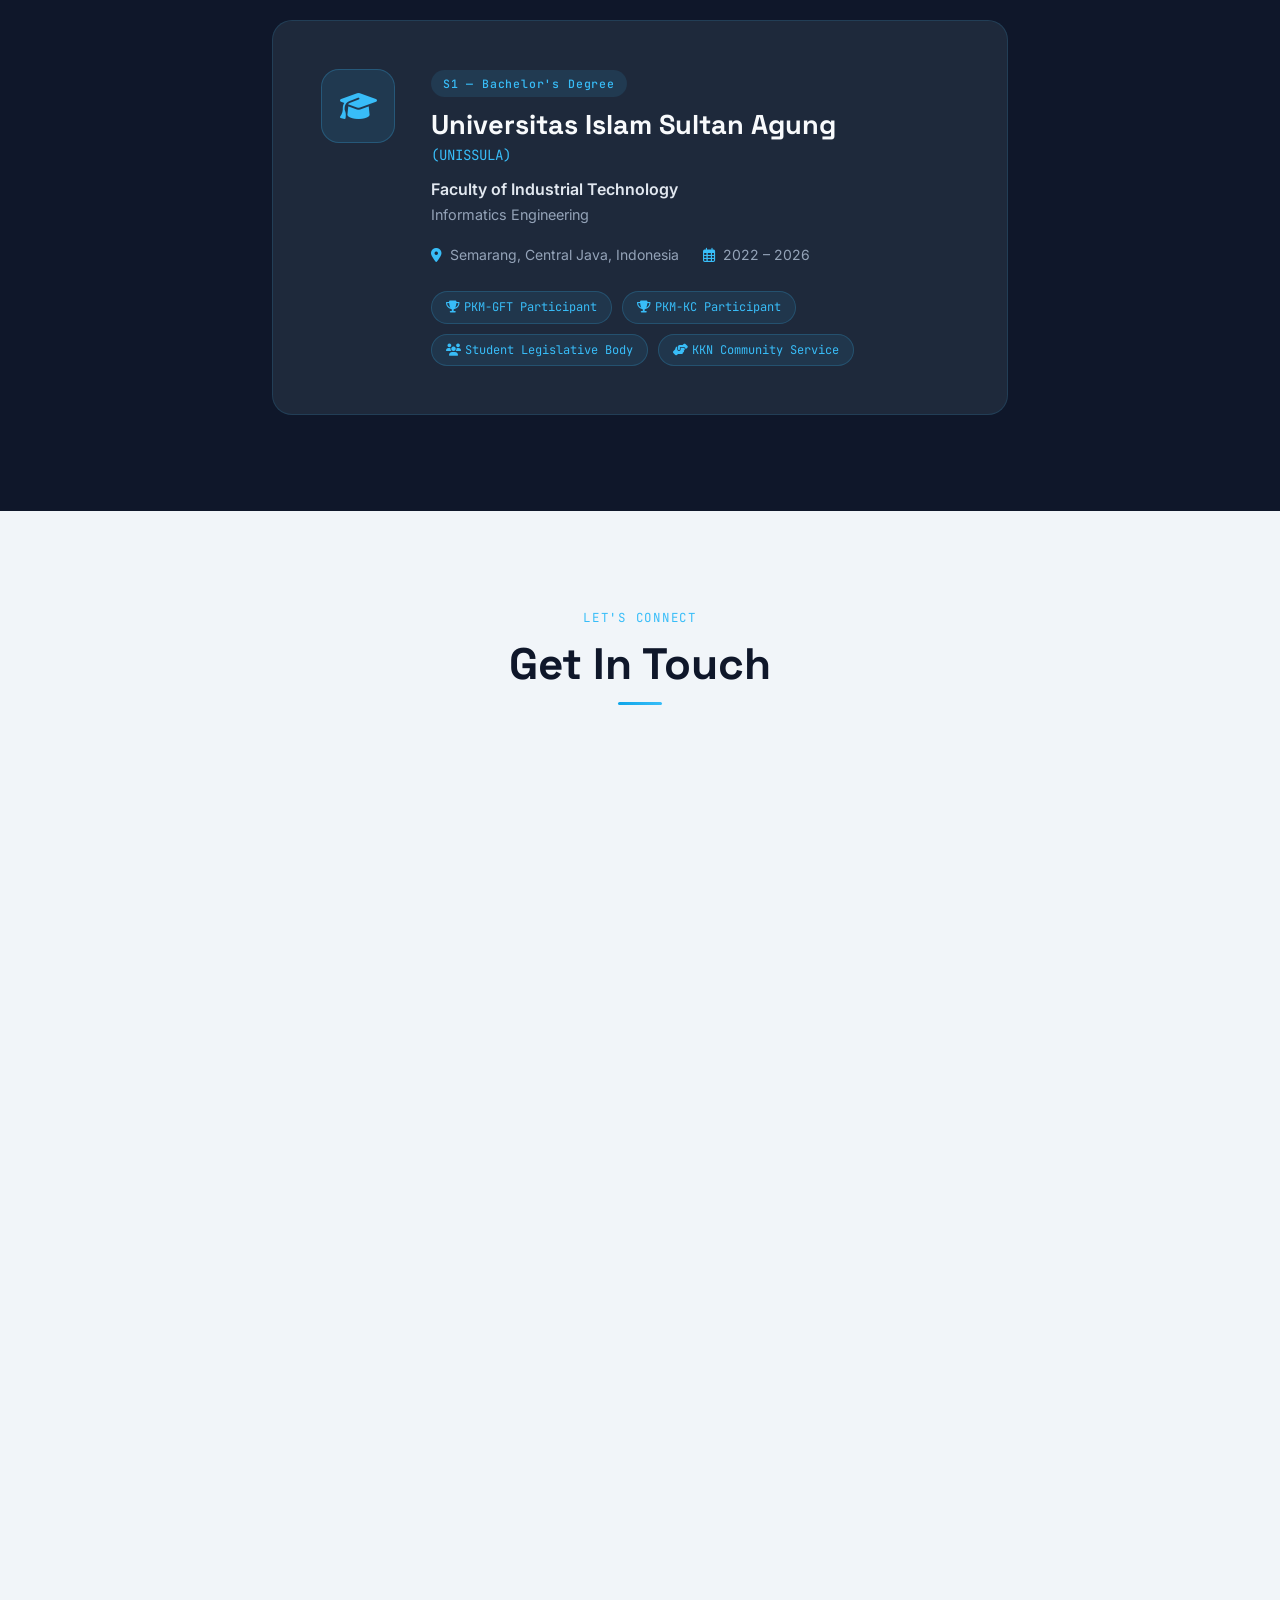
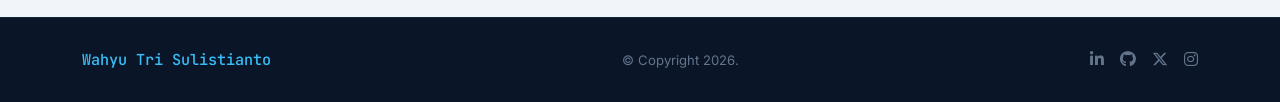
==== commit a971b7ad: "perbaikan kedua pada experience" ====
--- a/index.html
+++ b/index.html
@@ -432,8 +432,10 @@
         <div class="timeline-content">
           <article class="timeline-card reveal">
             <div class="timeline-header">
-              <span class="timeline-badge badge-accreditation">Web Project</span>
-              <span class="timeline-badge badge-accreditation">Accreditation</span>
+              <div class="timeline-badges">
+                <span class="timeline-badge badge-project">Web Project</span>
+                <span class="timeline-badge badge-accreditation">Accreditation</span>
+              </div>
               <span class="timeline-date">
                 <i class="far fa-calendar-alt me-1" aria-hidden="true"></i>2026
               </span>
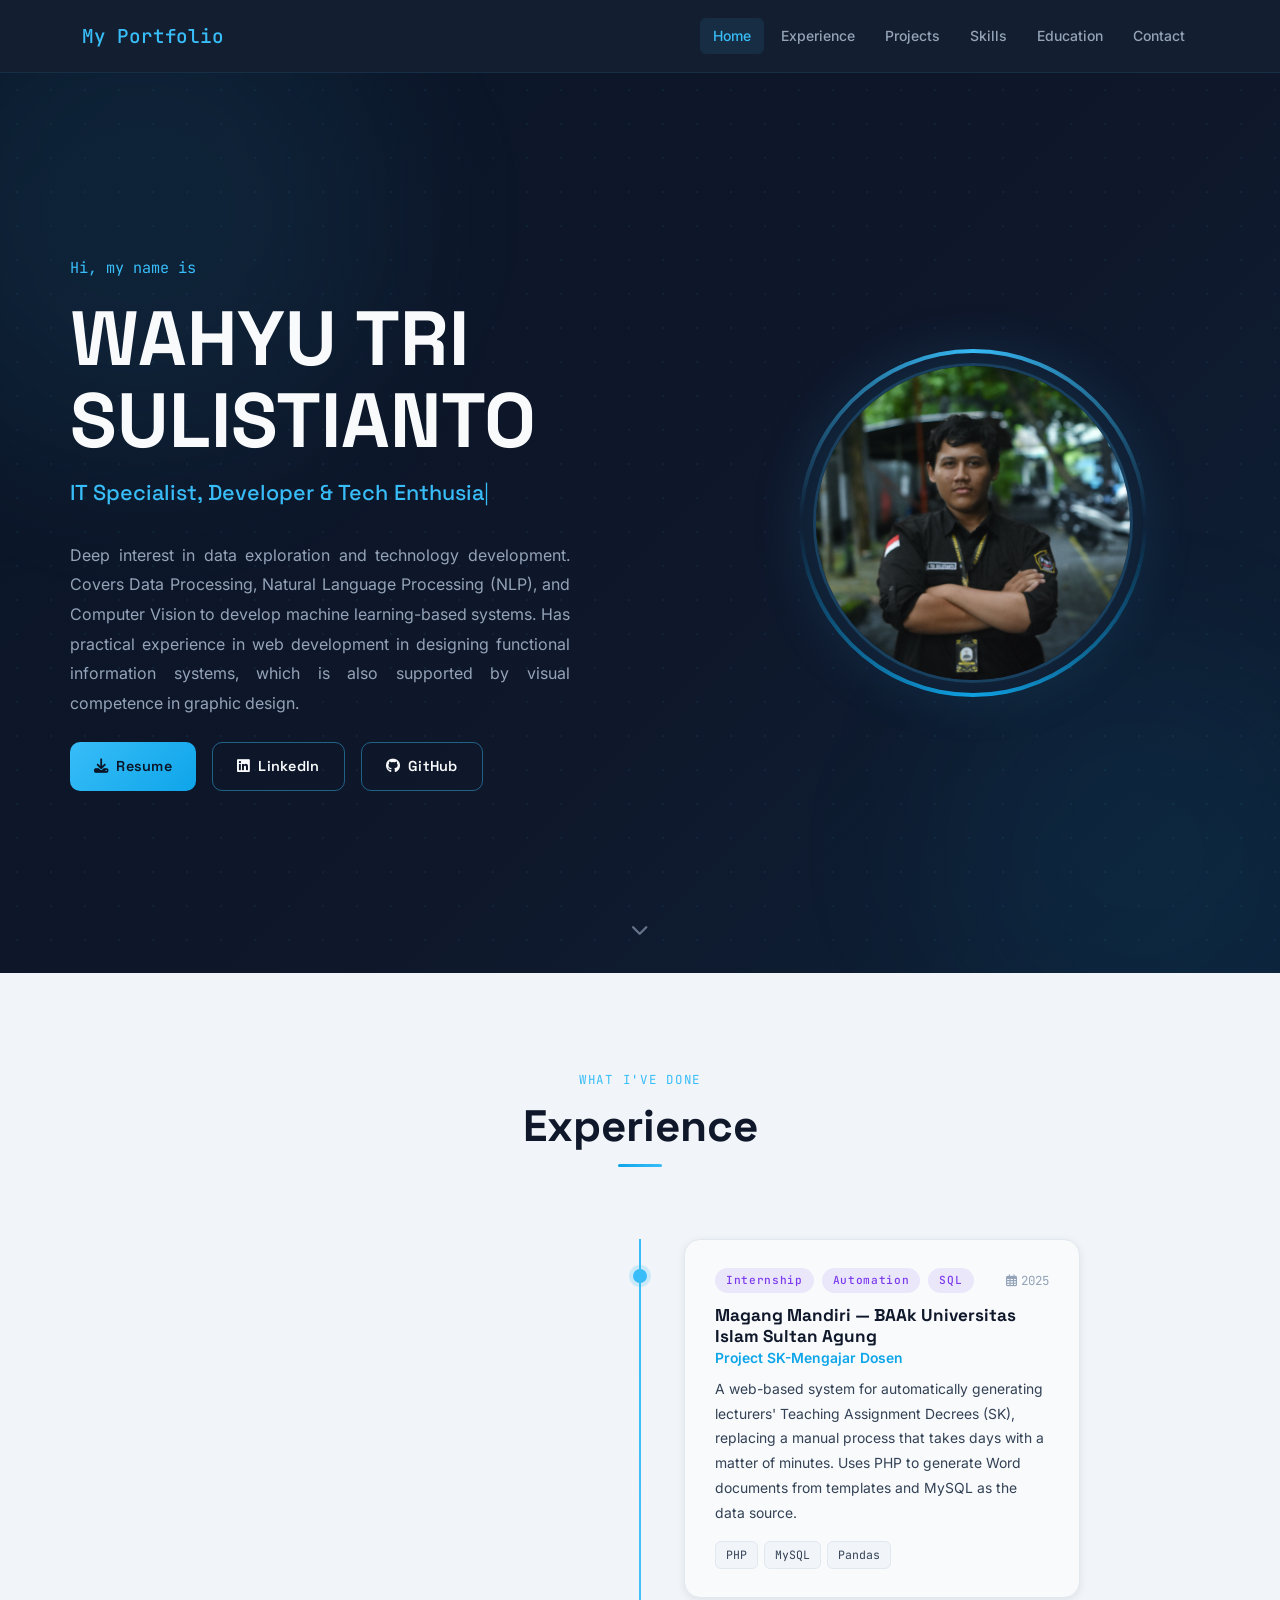
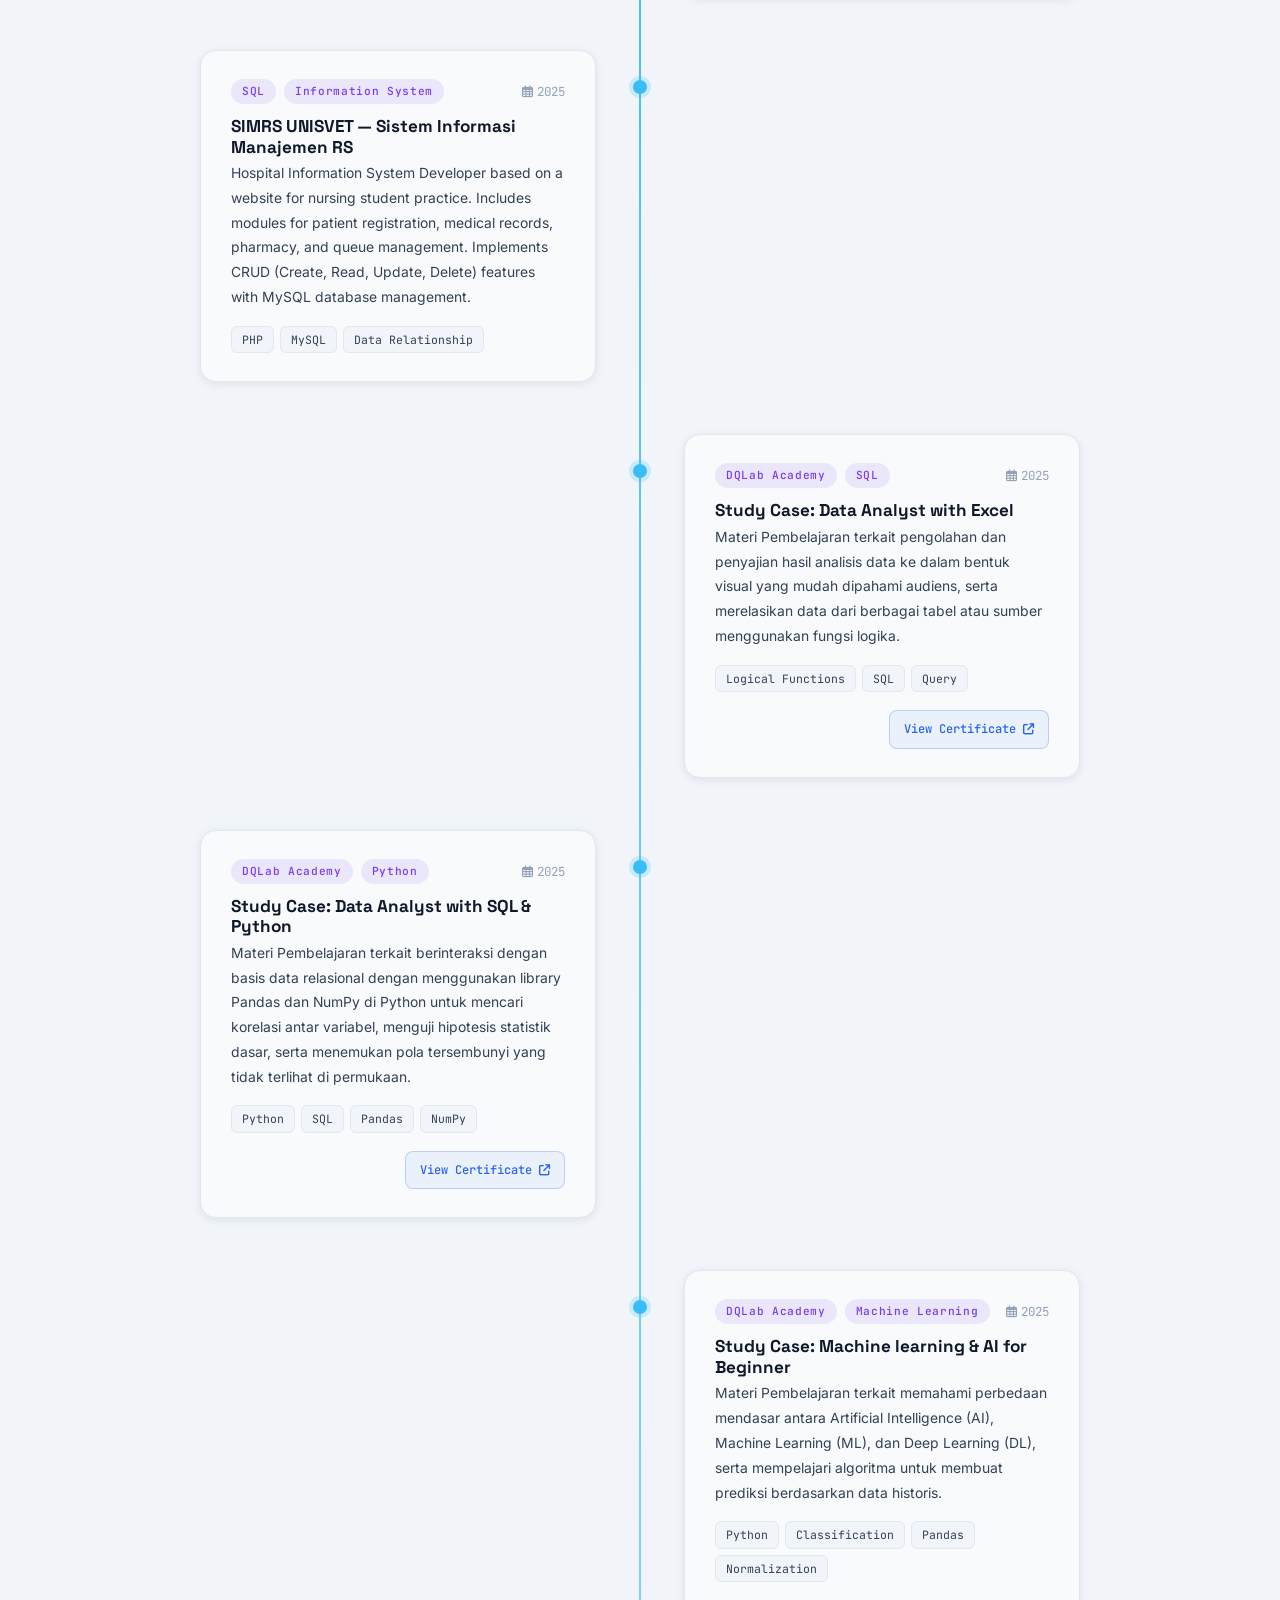
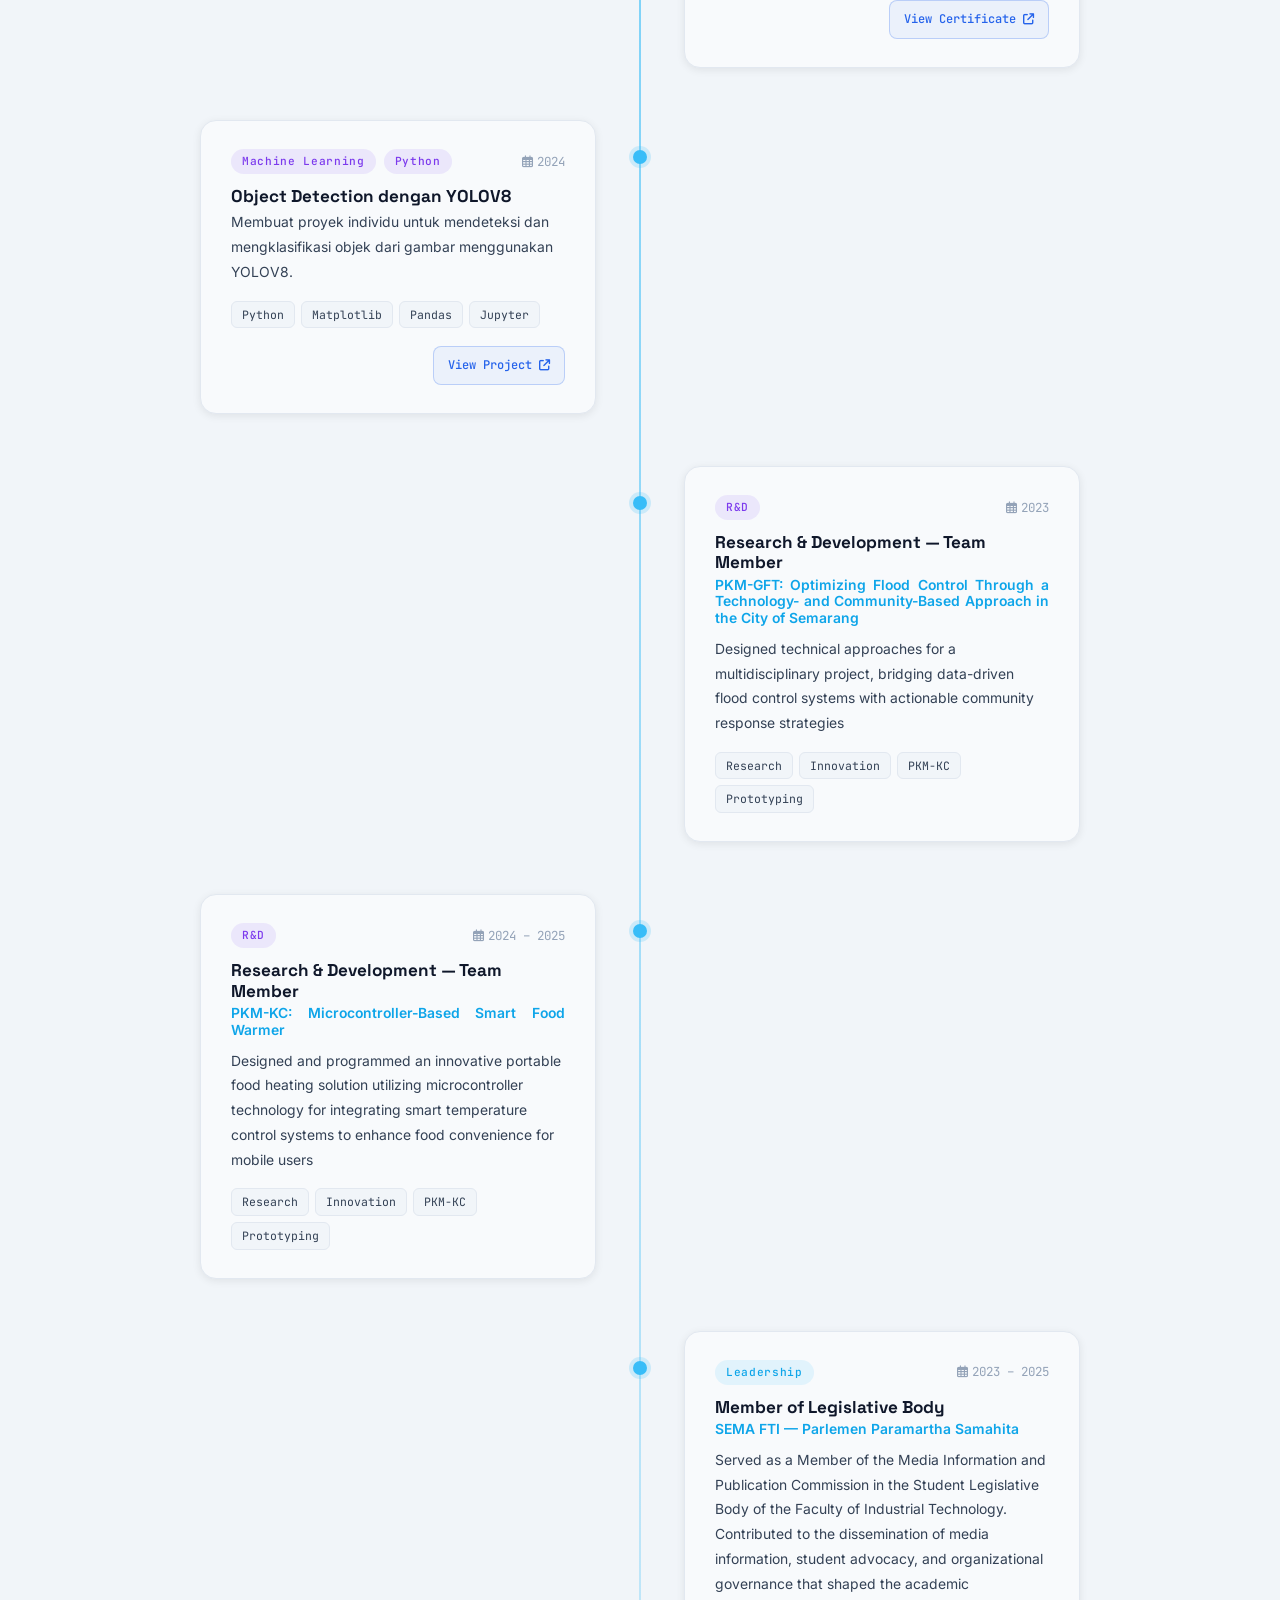
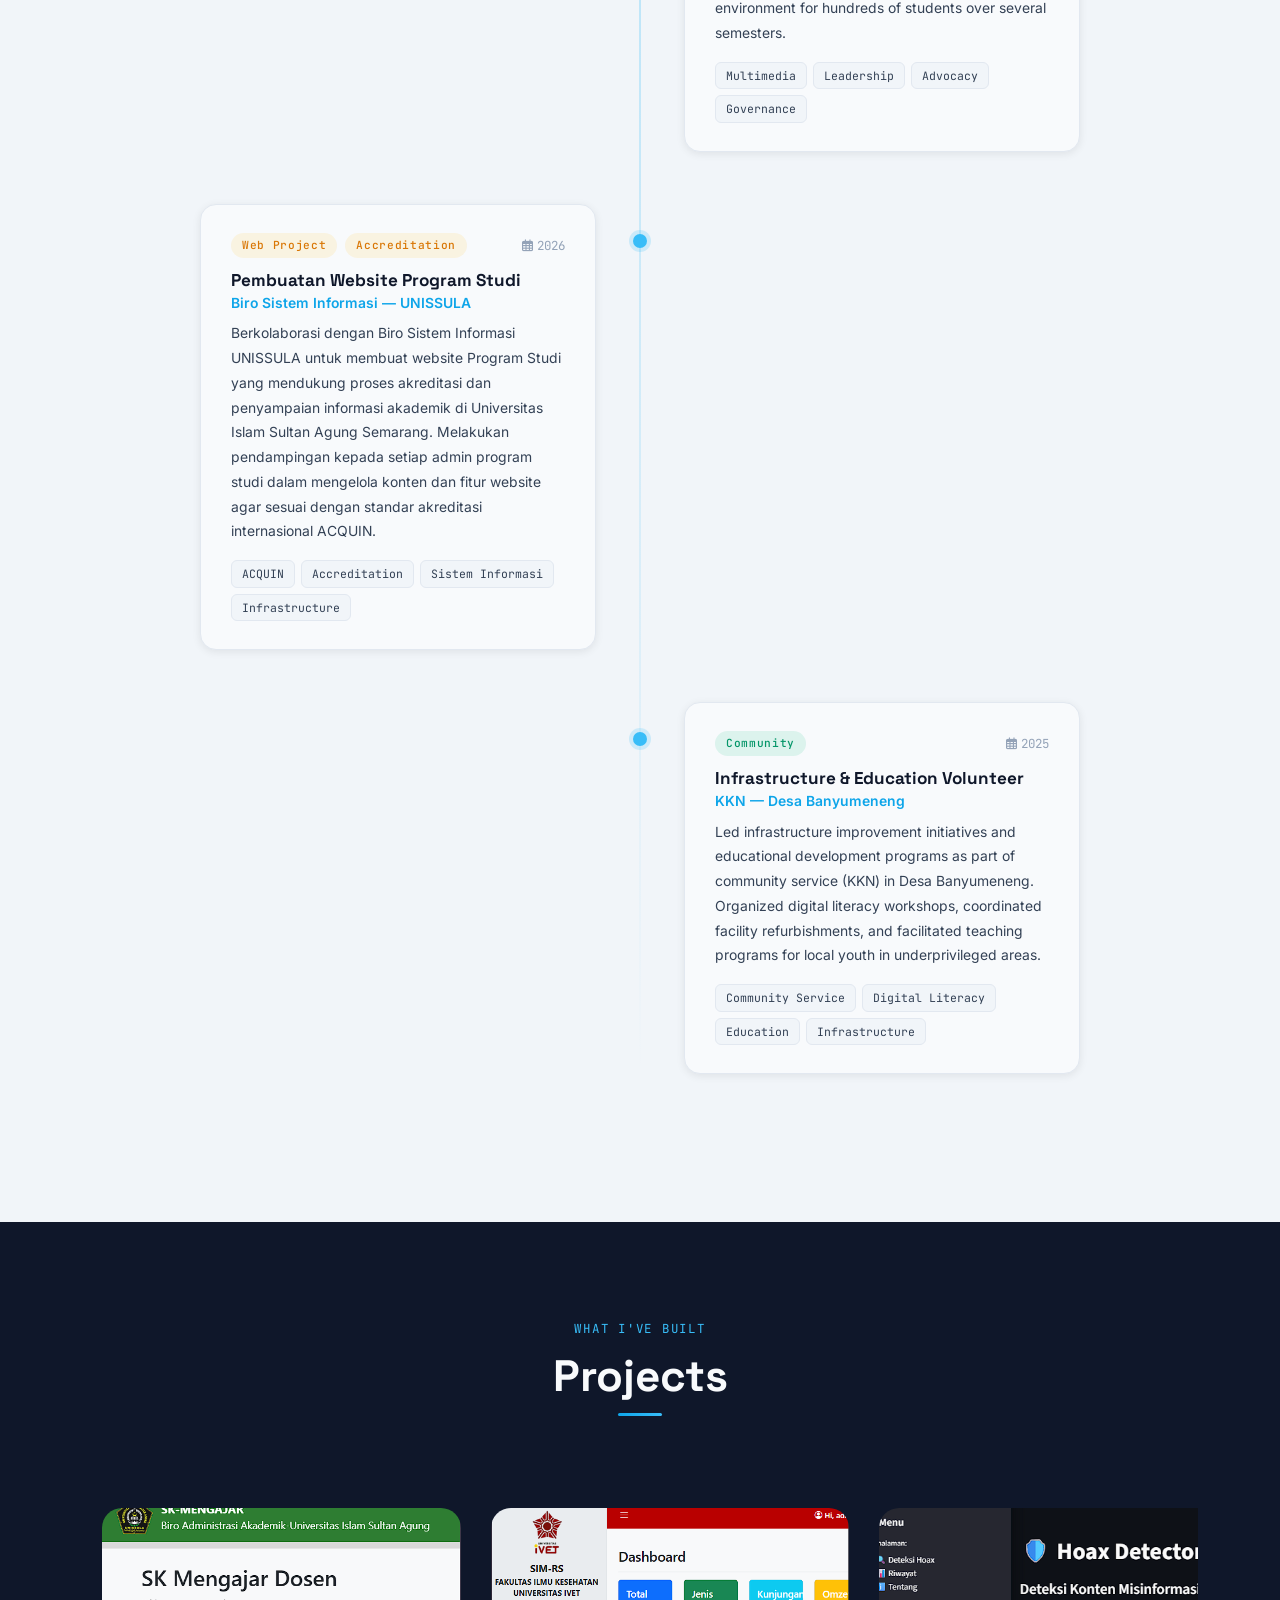
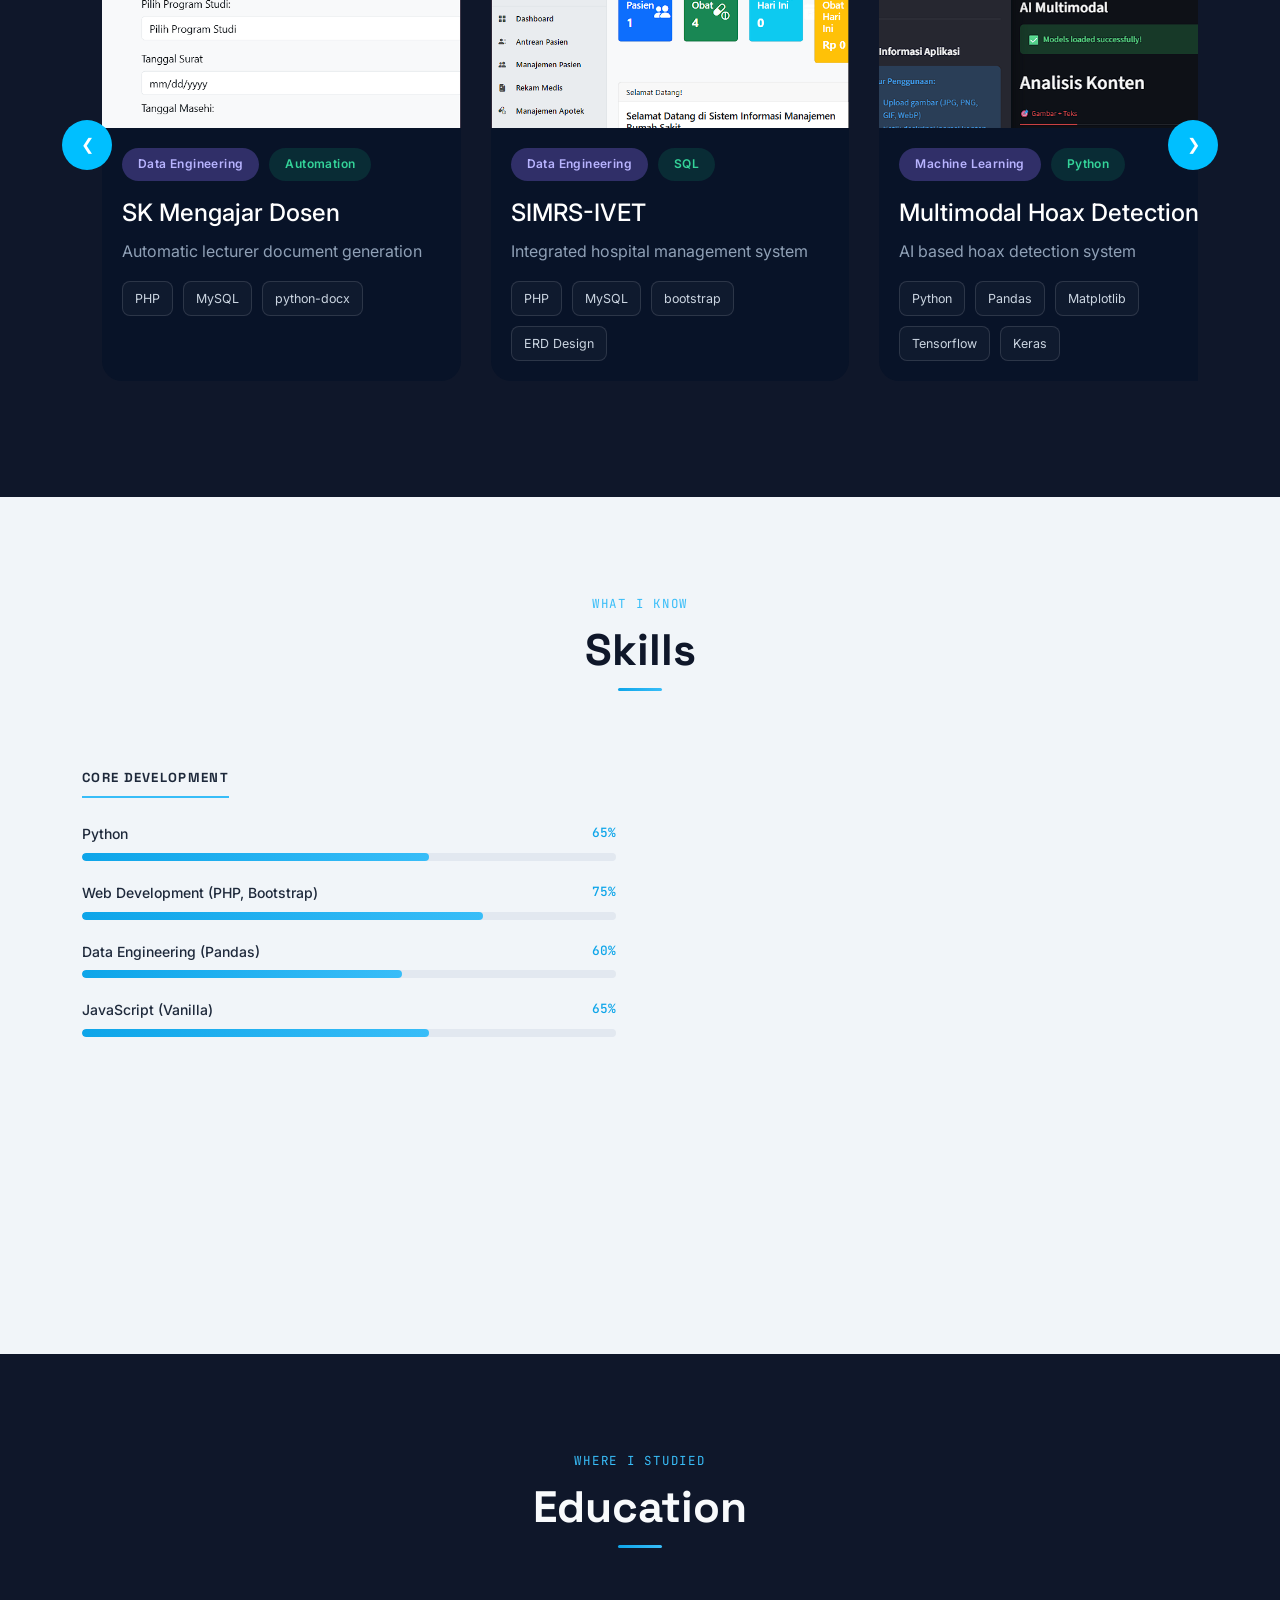
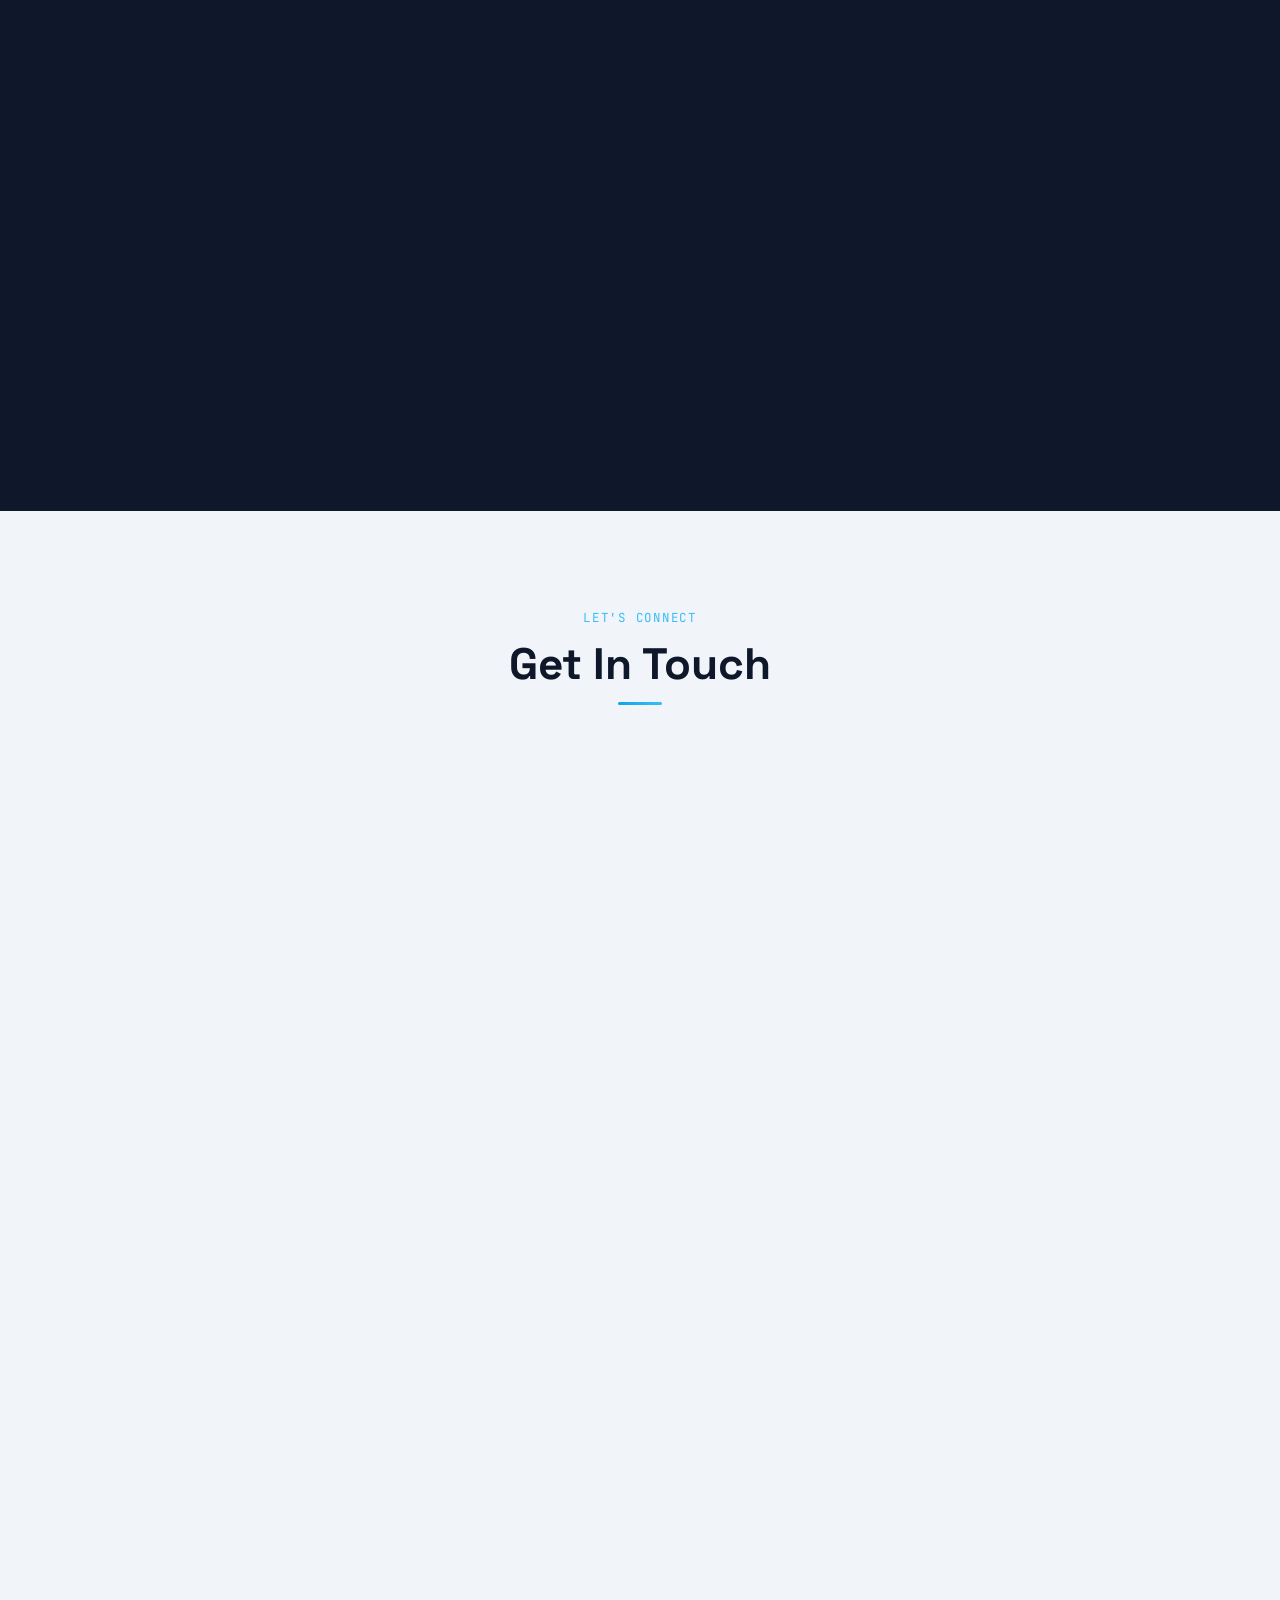
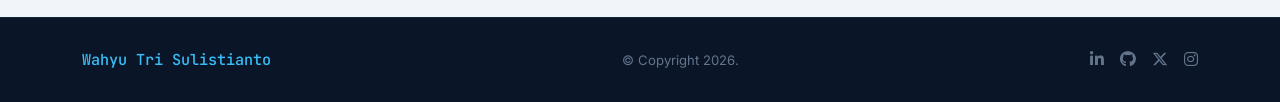
==== commit 8dfe48f7: "fix kecil di html" ====
--- a/index.html
+++ b/index.html
@@ -68,7 +68,7 @@
         <p class="hero-bio">
           Deep interest in data exploration and technology development. Covers Data Processing, Natural Language Processing (NLP),
           and Computer Vision to develop machine learning-based systems. Has practical experience in web development in designing functional information systems,
-          which is also supported by visual competence in graphic design. Currently studying at UNISSULA.
+          which is also supported by visual competence in graphic design.
         </p>
         <div class="hero-buttons d-flex flex-wrap gap-3 mt-4">
           <a href="#" class="btn-primary-custom" download aria-label="Download Resume">
@@ -433,7 +433,7 @@
           <article class="timeline-card reveal">
             <div class="timeline-header">
               <div class="timeline-badges">
-                <span class="timeline-badge badge-project">Web Project</span>
+                <span class="timeline-badge badge-accreditation">Web Project</span>
                 <span class="timeline-badge badge-accreditation">Accreditation</span>
               </div>
               <span class="timeline-date">
